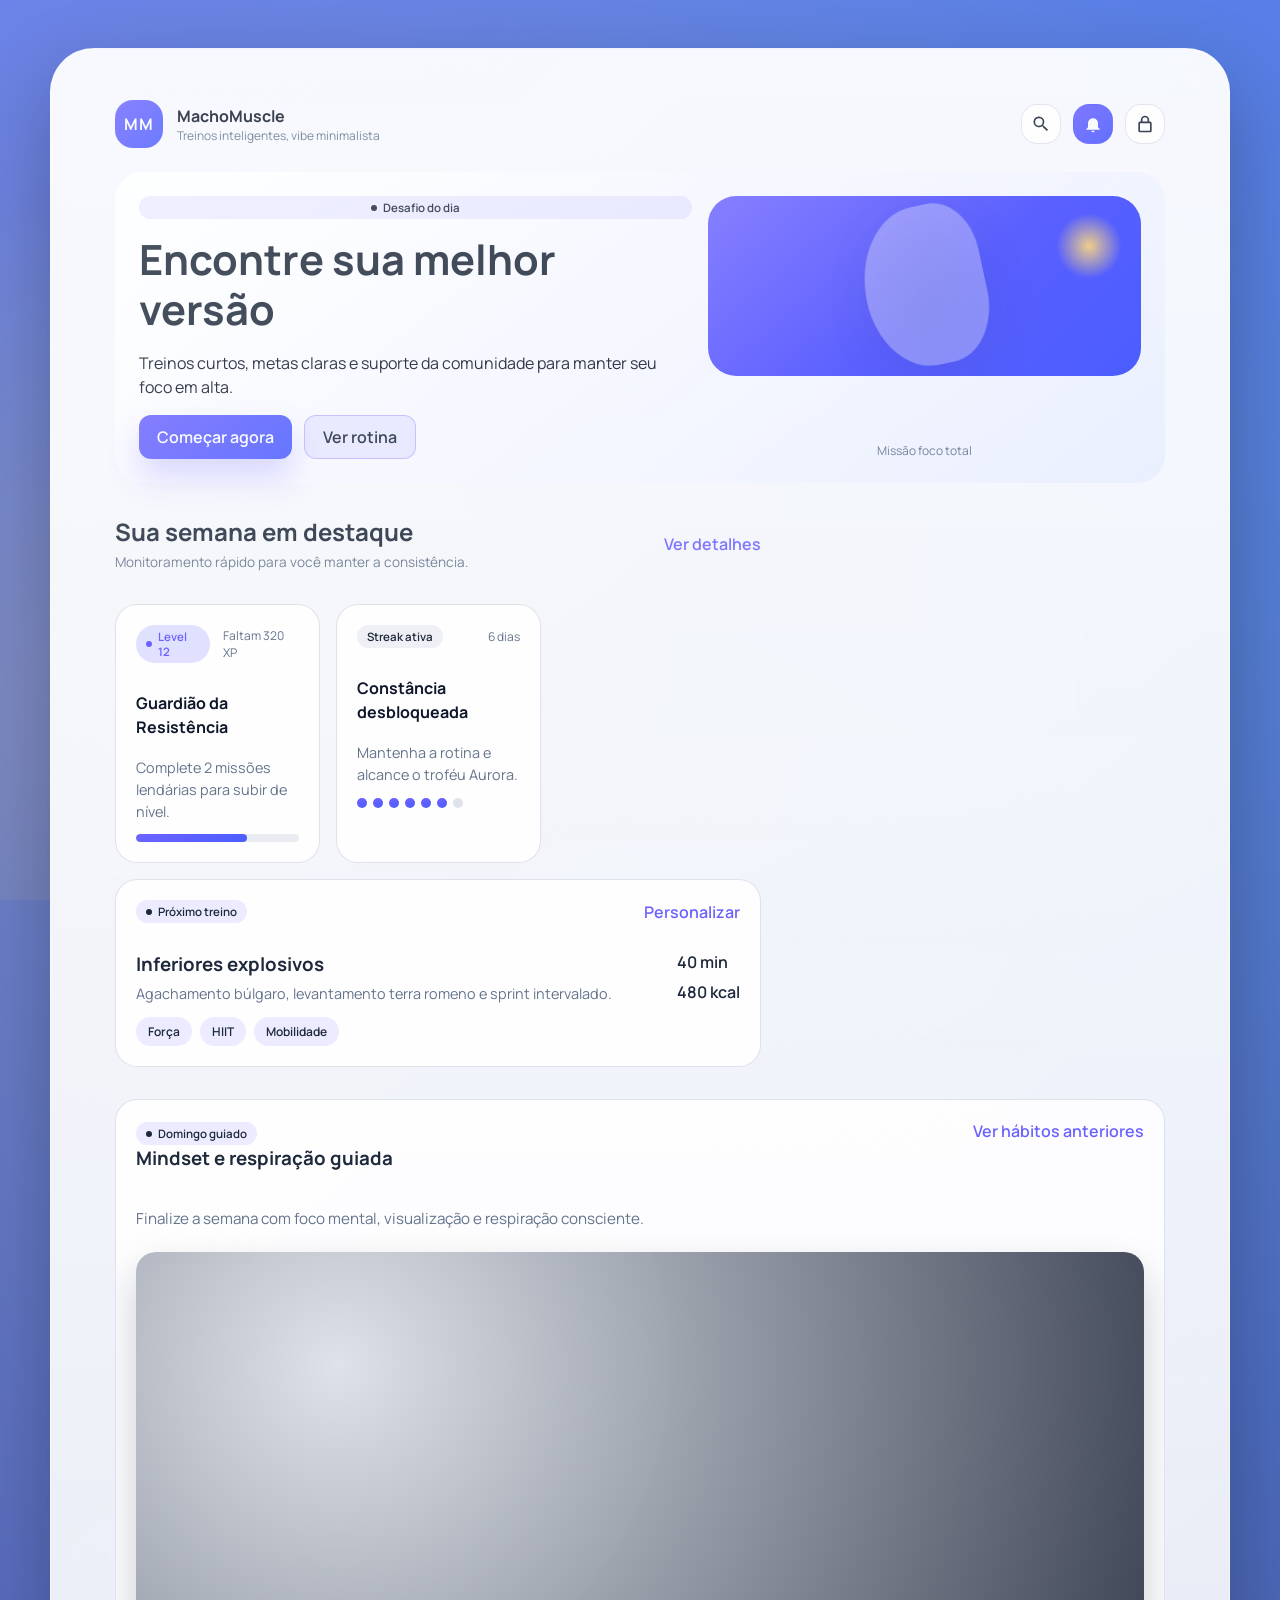
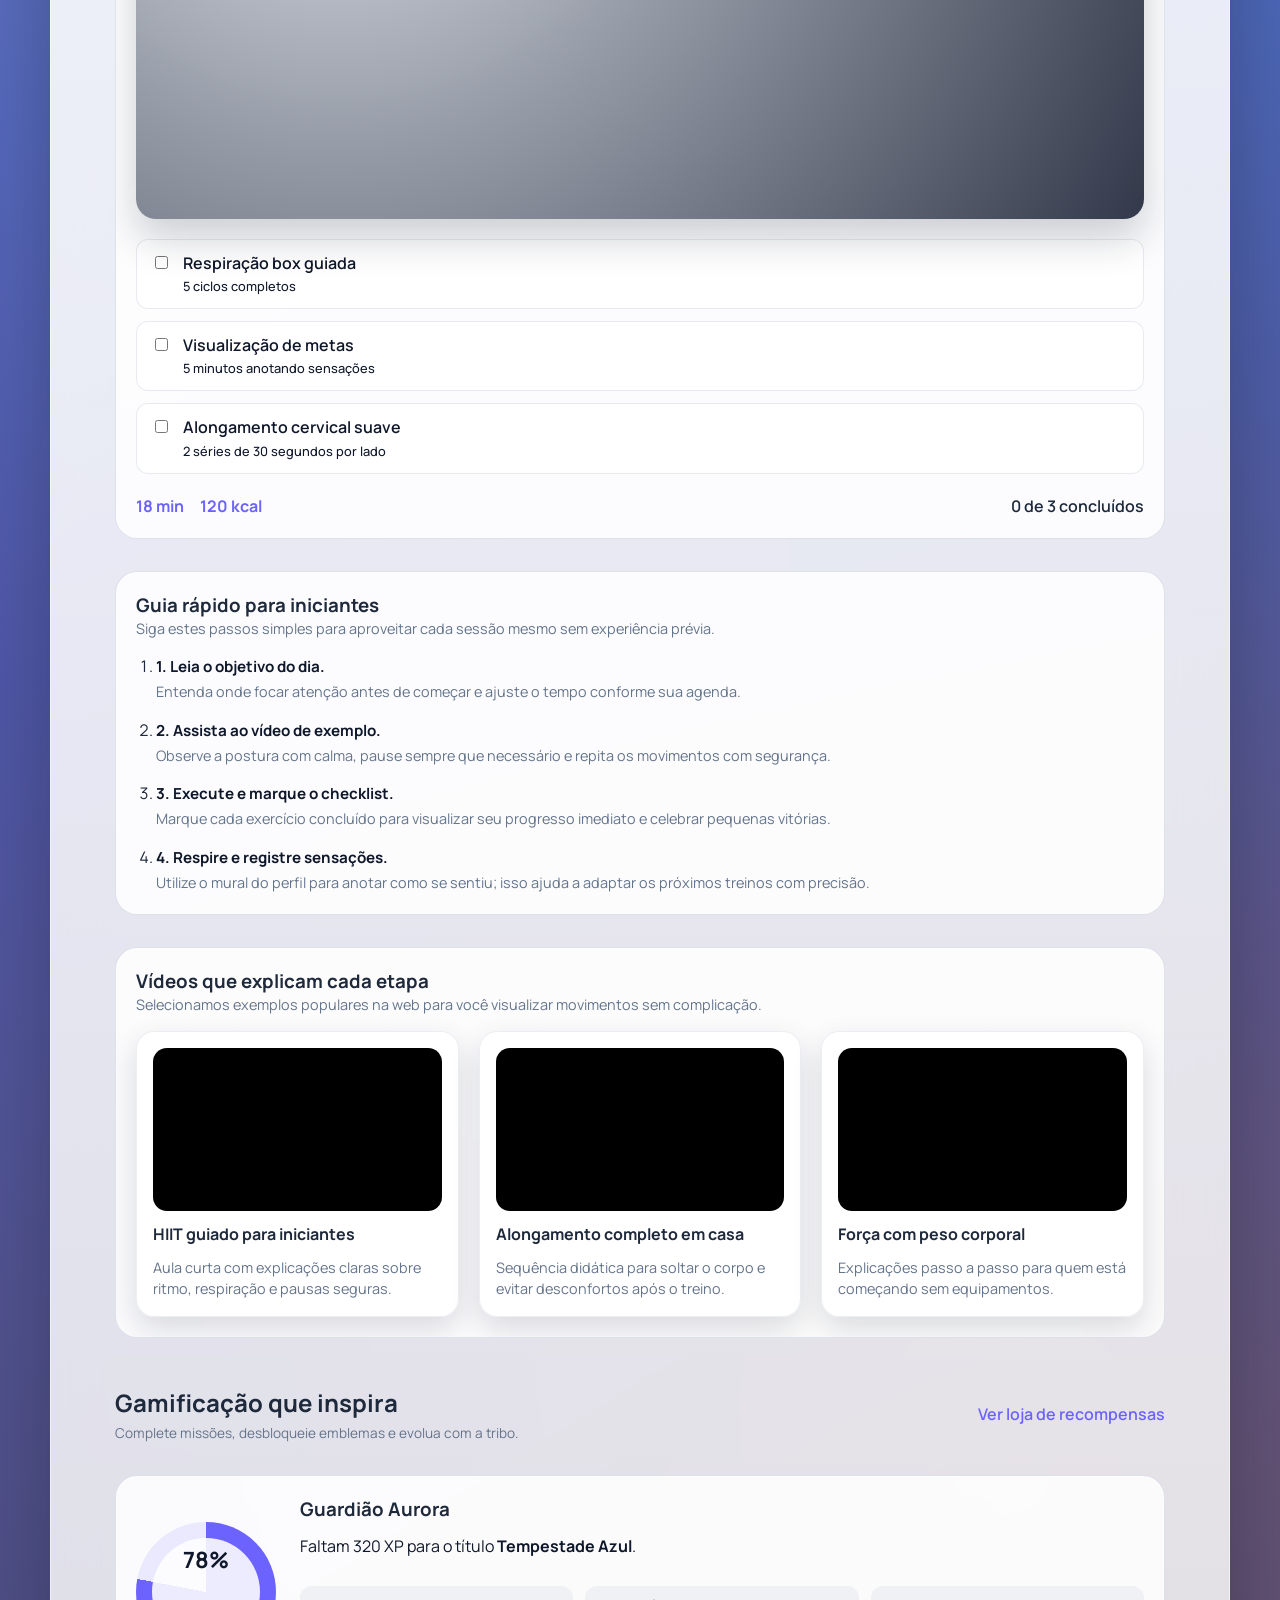
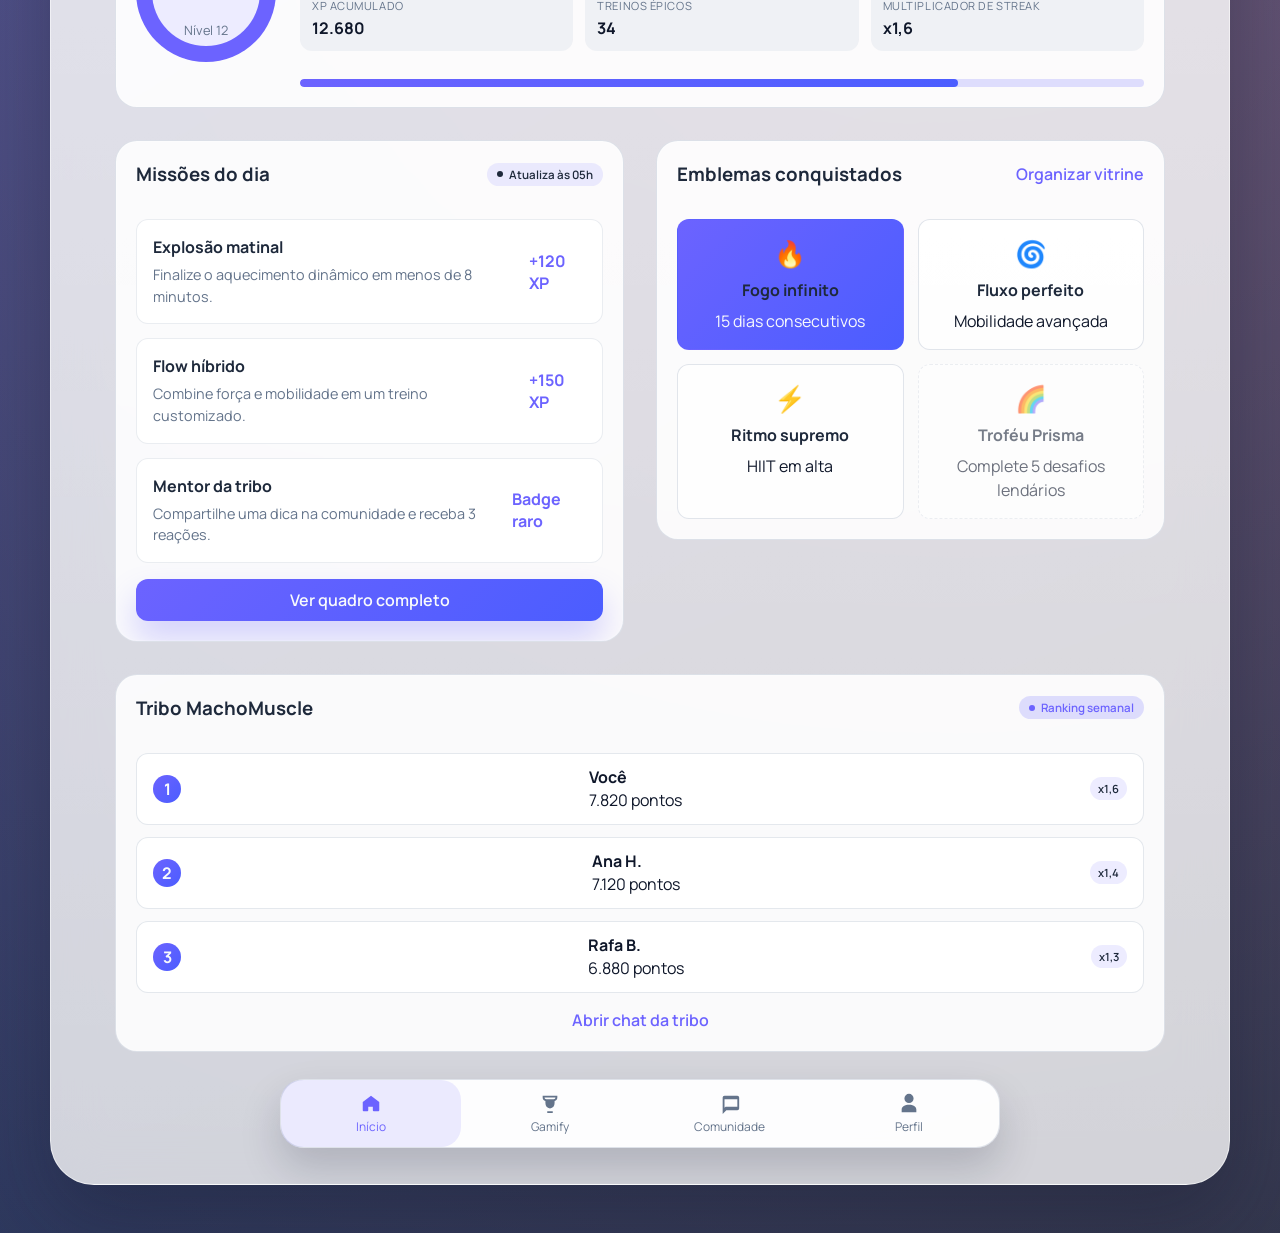
==== index.html @ 48aecf4c "Add guided daily training, admin panel, and modal overlays" ====
<!DOCTYPE html>
<html lang="pt-BR">
  <head>
    <meta charset="UTF-8" />
    <meta name="viewport" content="width=device-width, initial-scale=1.0" />
    <title>MachoMuscle</title>
    <link rel="preconnect" href="https://fonts.googleapis.com" />
    <link rel="preconnect" href="https://fonts.gstatic.com" crossorigin />
    <link
      href="https://fonts.googleapis.com/css2?family=Manrope:wght@400;500;600;700;800&display=swap"
      rel="stylesheet"
    />
    <link rel="stylesheet" href="styles.css" />
  </head>
  <body>
    <div class="app" role="application">
      <header class="topbar">
        <div class="branding">
          <div class="branding__icon" aria-hidden="true">MM</div>
          <div class="branding__text">
            <span class="branding__label">MachoMuscle</span>
            <span class="branding__tagline">Treinos inteligentes, vibe minimalista</span>
          </div>
        </div>
        <div class="topbar__actions">
          <button class="icon-button" type="button" aria-label="Pesquisar exercícios">
            <svg class="icon" viewBox="0 0 24 24" aria-hidden="true">
              <path
                d="M15.5 14h-.79l-.28-.27a6.5 6.5 0 10-.71.71l.27.28v.79l5 5 1.5-1.5-5-5zm-6 0a4.5 4.5 0 110-9 4.5 4.5 0 010 9z"
              />
            </svg>
          </button>
          <button class="icon-button icon-button--primary" type="button" aria-label="Notificações">
            <svg class="icon" viewBox="0 0 24 24" aria-hidden="true">
              <path
                d="M12 22a2 2 0 002-2h-4a2 2 0 002 2zm6-6V11a6 6 0 10-12 0v5l-2 2v1h16v-1l-2-2zm-2 .17V11a4 4 0 10-8 0v5.17l-.59.58h9.18l-.59-.58z"
              />
            </svg>
          </button>
          <button
            class="icon-button"
            type="button"
            data-open-subpage="admin"
            aria-label="Abrir painel administrativo"
          >
            <svg class="icon" viewBox="0 0 24 24" aria-hidden="true">
              <path
                d="M12 2a5 5 0 00-5 5v2H6a2 2 0 00-2 2v9a2 2 0 002 2h12a2 2 0 002-2v-9a2 2 0 00-2-2h-1V7a5 5 0 00-5-5zm-3 7V7a3 3 0 016 0v2H9zm9 2v9H6v-9h12z"
              />
            </svg>
          </button>
        </div>
      </header>

      <main class="screens">
        <section class="screen screen--active" data-screen="home" aria-label="Início">
          <article class="hero-card">
            <div class="hero-card__content">
              <span class="badge badge--soft">Desafio do dia</span>
              <h1>Encontre sua melhor versão</h1>
              <p>
                Treinos curtos, metas claras e suporte da comunidade para manter seu foco
                em alta.
              </p>
              <div class="hero-card__actions">
                <button class="button button--primary" type="button" data-open-subpage="journey">
                  Começar agora
                </button>
                <button class="button button--ghost" type="button" data-open-subpage="journey">
                  Ver rotina
                </button>
              </div>
            </div>
            <div class="hero-card__visual" aria-hidden="true">
              <div class="hero-illustration">
                <div class="hero-illustration__shine"></div>
                <div class="hero-illustration__silhouette"></div>
              </div>
              <span class="hero-card__caption">Missão foco total</span>
            </div>
          </article>

          <header class="section-header">
            <div>
              <h2>Sua semana em destaque</h2>
              <p>Monitoramento rápido para você manter a consistência.</p>
            </div>
            <button class="text-button" type="button" data-open-subpage="week-detail">Ver detalhes</button>
          </header>

          <div class="insights-grid">
            <div class="card insight-card">
              <div class="card__header">
                <span class="badge badge--accent">Level 12</span>
                <span class="card__meta">Faltam 320 XP</span>
              </div>
              <p class="card__title">Guardião da Resistência</p>
              <p class="card__subtitle">Complete 2 missões lendárias para subir de nível.</p>
              <div class="progress-bar" role="img" aria-label="68% de XP para o próximo nível">
                <div class="progress-bar__fill" style="--progress: 0.68"></div>
              </div>
            </div>

            <div class="card insight-card">
              <div class="card__header">
                <span class="badge">Streak ativa</span>
                <span class="card__meta">6 dias</span>
              </div>
              <p class="card__title">Constância desbloqueada</p>
              <p class="card__subtitle">Mantenha a rotina e alcance o troféu Aurora.</p>
              <div class="streak-indicator">
                <span class="streak-indicator__dot is-active"></span>
                <span class="streak-indicator__dot is-active"></span>
                <span class="streak-indicator__dot is-active"></span>
                <span class="streak-indicator__dot is-active"></span>
                <span class="streak-indicator__dot is-active"></span>
                <span class="streak-indicator__dot is-active"></span>
                <span class="streak-indicator__dot"></span>
              </div>
            </div>

            <div class="card insight-card insight-card--wide">
              <div class="card__header">
                <span class="badge badge--soft">Próximo treino</span>
                <button class="text-button" type="button" data-open-subpage="customize-workout">Personalizar</button>
              </div>
              <div class="next-workout">
                <div>
                  <h3>Inferiores explosivos</h3>
                  <p>Agachamento búlgaro, levantamento terra romeno e sprint intervalado.</p>
                  <ul class="chip-list">
                    <li class="chip">Força</li>
                    <li class="chip">HIIT</li>
                    <li class="chip">Mobilidade</li>
                  </ul>
                </div>
                <div class="next-workout__meta">
                  <span>40 min</span>
                  <span>480 kcal</span>
                </div>
              </div>
            </div>
          </div>

          <div class="card daily-training" id="dailyTrainingCard">
            <header class="card__header daily-training__header">
              <div>
                <span class="badge badge--soft" id="dailyTrainingDay">Treino guiado</span>
                <h3 id="dailyTrainingTitle">Treino do dia explicado passo a passo</h3>
              </div>
              <button class="text-button" type="button" data-open-subpage="ritual-history">Ver hábitos anteriores</button>
            </header>
            <p class="daily-training__intro" id="dailyTrainingIntro">
              Comece com uma leitura rápida do resumo, veja o vídeo demonstrativo e marque cada exercício concluído
              no seu ritmo.
            </p>
            <div class="daily-training__video">
              <iframe
                id="dailyTrainingVideo"
                title="Vídeo de referência do treino"
                src="https://www.youtube.com/embed/ml6cT4AZdqI"
                loading="lazy"
                allowfullscreen
              ></iframe>
            </div>
            <ul class="checklist" id="dailyTrainingChecklist" aria-live="polite"></ul>
            <footer class="daily-training__footer">
              <div class="daily-training__metrics">
                <span id="dailyTrainingDuration">--</span>
                <span id="dailyTrainingCalories">--</span>
              </div>
              <p class="daily-training__progress" id="dailyTrainingProgress">0 de 0 concluídos</p>
            </footer>
          </div>

          <div class="card guide-card">
            <header class="card__header">
              <div>
                <h3>Guia rápido para iniciantes</h3>
                <p class="card__subtitle">
                  Siga estes passos simples para aproveitar cada sessão mesmo sem experiência prévia.
                </p>
              </div>
            </header>
            <ol class="guide-card__list">
              <li>
                <strong>1. Leia o objetivo do dia.</strong>
                <p>Entenda onde focar atenção antes de começar e ajuste o tempo conforme sua agenda.</p>
              </li>
              <li>
                <strong>2. Assista ao vídeo de exemplo.</strong>
                <p>Observe a postura com calma, pause sempre que necessário e repita os movimentos com segurança.</p>
              </li>
              <li>
                <strong>3. Execute e marque o checklist.</strong>
                <p>Marque cada exercício concluído para visualizar seu progresso imediato e celebrar pequenas vitórias.</p>
              </li>
              <li>
                <strong>4. Respire e registre sensações.</strong>
                <p>
                  Utilize o mural do perfil para anotar como se sentiu; isso ajuda a adaptar os próximos treinos com
                  precisão.
                </p>
              </li>
            </ol>
          </div>

          <section class="card video-library">
            <header class="card__header">
              <div>
                <h3>Vídeos que explicam cada etapa</h3>
                <p class="card__subtitle">
                  Selecionamos exemplos populares na web para você visualizar movimentos sem complicação.
                </p>
              </div>
            </header>
            <div class="video-library__grid">
              <article class="video-card">
                <div class="video-card__frame">
                  <iframe
                    src="https://www.youtube.com/embed/ml6cT4AZdqI"
                    title="HIIT guiado para iniciantes"
                    loading="lazy"
                    allowfullscreen
                  ></iframe>
                </div>
                <h4>HIIT guiado para iniciantes</h4>
                <p>Aula curta com explicações claras sobre ritmo, respiração e pausas seguras.</p>
              </article>
              <article class="video-card">
                <div class="video-card__frame">
                  <iframe
                    src="https://www.youtube.com/embed/UoC_O3HzsH0"
                    title="Alongamento completo em casa"
                    loading="lazy"
                    allowfullscreen
                  ></iframe>
                </div>
                <h4>Alongamento completo em casa</h4>
                <p>Sequência didática para soltar o corpo e evitar desconfortos após o treino.</p>
              </article>
              <article class="video-card">
                <div class="video-card__frame">
                  <iframe
                    src="https://www.youtube.com/embed/VHyGqsPOUHs"
                    title="Força com peso corporal"
                    loading="lazy"
                    allowfullscreen
                  ></iframe>
                </div>
                <h4>Força com peso corporal</h4>
                <p>Explicações passo a passo para quem está começando sem equipamentos.</p>
              </article>
            </div>
          </section>
        </section>

        <section class="screen" data-screen="progress" aria-label="Gamificação">
          <header class="section-header">
            <div>
              <h2>Gamificação que inspira</h2>
              <p>Complete missões, desbloqueie emblemas e evolua com a tribo.</p>
            </div>
            <button class="text-button" type="button" data-open-subpage="reward-store">Ver loja de recompensas</button>
          </header>

          <div class="card progress-overview">
            <div class="progress-ring" style="--progress: 0.78" role="img" aria-label="78% do nível atual">
              <span class="progress-ring__value">78%</span>
              <span class="progress-ring__caption">Nível 12</span>
            </div>
            <div class="progress-overview__details">
              <h3>Guardião Aurora</h3>
              <p>Faltam 320 XP para o título <strong>Tempestade Azul</strong>.</p>
              <dl class="progress-stats">
                <div>
                  <dt>XP acumulado</dt>
                  <dd>12.680</dd>
                </div>
                <div>
                  <dt>Treinos épicos</dt>
                  <dd>34</dd>
                </div>
                <div>
                  <dt>Multiplicador de streak</dt>
                  <dd>x1,6</dd>
                </div>
              </dl>
              <div class="progress-bar progress-bar--accent" role="img" aria-label="Progresso geral 78%">
                <div class="progress-bar__fill" style="--progress: 0.78"></div>
              </div>
            </div>
          </div>

          <div class="card quest-board">
            <header class="card__header">
              <h3>Missões do dia</h3>
              <span class="badge badge--soft">Atualiza às 05h</span>
            </header>
            <ul class="mission-list">
              <li>
                <div>
                  <h4>Explosão matinal</h4>
                  <p>Finalize o aquecimento dinâmico em menos de 8 minutos.</p>
                </div>
                <span class="mission-list__reward">+120 XP</span>
              </li>
              <li>
                <div>
                  <h4>Flow híbrido</h4>
                  <p>Combine força e mobilidade em um treino customizado.</p>
                </div>
                <span class="mission-list__reward">+150 XP</span>
              </li>
              <li>
                <div>
                  <h4>Mentor da tribo</h4>
                  <p>Compartilhe uma dica na comunidade e receba 3 reações.</p>
                </div>
                <span class="mission-list__reward">Badge raro</span>
              </li>
            </ul>
            <button class="button button--primary button--block" type="button" data-open-subpage="quest-board">
              Ver quadro completo
            </button>
          </div>

          <div class="card badge-gallery">
            <header class="card__header">
              <h3>Emblemas conquistados</h3>
              <button class="text-button" type="button" data-open-subpage="badge-curation">Organizar vitrine</button>
            </header>
            <div class="badge-grid">
              <div class="badge-token is-highlighted" data-badge-key="fogo">
                <span class="badge-token__icon">🔥</span>
                <h4>Fogo infinito</h4>
                <p>15 dias consecutivos</p>
              </div>
              <div class="badge-token" data-badge-key="flow">
                <span class="badge-token__icon">🌀</span>
                <h4>Fluxo perfeito</h4>
                <p>Mobilidade avançada</p>
              </div>
              <div class="badge-token" data-badge-key="ritmo">
                <span class="badge-token__icon">⚡</span>
                <h4>Ritmo supremo</h4>
                <p>HIIT em alta</p>
              </div>
              <div class="badge-token is-locked" data-badge-key="prisma" data-badge-locked="true">
                <span class="badge-token__icon">🌈</span>
                <h4>Troféu Prisma</h4>
                <p>Complete 5 desafios lendários</p>
              </div>
            </div>
          </div>

          <div class="card squad-card">
            <header class="card__header">
              <h3>Tribo MachoMuscle</h3>
              <span class="badge badge--accent">Ranking semanal</span>
            </header>
            <ol class="squad-ranking">
              <li>
                <span class="squad-ranking__position">1</span>
                <div>
                  <strong>Você</strong>
                  <p>7.820 pontos</p>
                </div>
                <span class="chip chip--tiny">x1,6</span>
              </li>
              <li>
                <span class="squad-ranking__position">2</span>
                <div>
                  <strong>Ana H.</strong>
                  <p>7.120 pontos</p>
                </div>
                <span class="chip chip--tiny">x1,4</span>
              </li>
              <li>
                <span class="squad-ranking__position">3</span>
                <div>
                  <strong>Rafa B.</strong>
                  <p>6.880 pontos</p>
                </div>
                <span class="chip chip--tiny">x1,3</span>
              </li>
            </ol>
            <button class="text-button" type="button" data-open-subpage="squad-chat">Abrir chat da tribo</button>
          </div>
        </section>

        <section class="screen" data-screen="community" aria-label="Comunidade">
          <header class="section-header">
            <div>
              <h2>Vibe social</h2>
              <p>Compartilhe momentos, celebre conquistas e receba apoio instantâneo.</p>
            </div>
            <button
              class="text-button"
              type="button"
              data-open-subpage="trend-filter"
              data-filter-trigger
            >
              <span data-filter-label>Filtrar trends</span>
            </button>
          </header>

          <form class="composer card" id="communityComposer" autocomplete="off">
            <div class="composer__avatar" aria-hidden="true">JD</div>
            <div class="composer__body">
              <label class="sr-only" for="composerMessage">Mensagem</label>
              <textarea
                id="composerMessage"
                name="composerMessage"
                rows="3"
                placeholder="Como foi seu treino hoje?"
                required
              ></textarea>
              <div class="composer__toolbar">
                <div class="chip-toggle-group" role="group" aria-label="Categorias do post">
                  <button type="button" class="chip-toggle" data-tag="Força">Força</button>
                  <button type="button" class="chip-toggle" data-tag="Cardio">Cardio</button>
                  <button type="button" class="chip-toggle" data-tag="Mobilidade">Mobilidade</button>
                  <button type="button" class="chip-toggle" data-tag="Mindset">Mindset</button>
                </div>
                <button class="button button--primary" type="submit">Postar</button>
              </div>
            </div>
          </form>

          <div class="feed" id="communityFeed">
            <article class="post card" data-tags="Força,HIIT">
              <div class="post__avatar" aria-hidden="true">AH</div>
              <div class="post__content">
                <header class="post__header">
                  <div>
                    <h3>Ana H.</h3>
                    <span class="post__meta">há 2h · Treino HIIT</span>
                  </div>
                  <button class="icon-button" type="button" aria-label="Mais ações">
                    <svg class="icon" viewBox="0 0 24 24" aria-hidden="true">
                      <circle cx="5" cy="12" r="2"></circle>
                      <circle cx="12" cy="12" r="2"></circle>
                      <circle cx="19" cy="12" r="2"></circle>
                    </svg>
                  </button>
                </header>
                <p>
                  Misturei agachamentos com saltos pliométricos e finalizei com corrida curta.
                  Energia lá em cima! Quem topa um duplo desafio amanhã?
                </p>
                <div class="post__tags">
                  <span class="chip">Força</span>
                  <span class="chip">HIIT</span>
                </div>
                <footer class="post__footer">
                  <button class="post-action" type="button">
                    <svg class="icon" viewBox="0 0 24 24" aria-hidden="true">
                      <path
                        d="M12 21.35l-1.45-1.32C5.4 15.36 2 12.28 2 8.5 2 6 4 4 6.5 4c1.74 0 3.41 1.01 4.13 2.44h.74C13.09 5.01 14.76 4 16.5 4 19 4 21 6 21 8.5c0 3.78-3.4 6.86-8.55 11.54L12 21.35z"
                      />
                    </svg>
                    <span>128</span>
                  </button>
                  <button class="post-action" type="button">
                    <svg class="icon" viewBox="0 0 24 24" aria-hidden="true">
                      <path
                        d="M4 4h16a2 2 0 012 2v12a2 2 0 01-2 2H8l-4 4V6a2 2 0 012-2zm2 4v9.17L7.17 16H20V8H6z"
                      />
                    </svg>
                    <span>34</span>
                  </button>
                  <button class="post-action" type="button">
                    <svg class="icon" viewBox="0 0 24 24" aria-hidden="true">
                      <path
                        d="M18 16.08c-.76 0-1.44.3-1.96.77L8.91 12.7a3.07 3.07 0 000-1.41l7-3.35a3 3 0 10-.91-1.81l-7 3.35a3 3 0 10.02 4.6l7.11 3.55a3 3 0 102.87-1.55z"
                      />
                    </svg>
                    <span>12</span>
                  </button>
                </footer>
              </div>
            </article>

            <article class="post card" data-tags="Mobilidade,Mindset">
              <div class="post__avatar" aria-hidden="true">RB</div>
              <div class="post__content">
                <header class="post__header">
                  <div>
                    <h3>Rafa B.</h3>
                    <span class="post__meta">há 4h · Mobilidade</span>
                  </div>
                </header>
                <p>
                  Fiz a sequência Flow para quadril e ombro. A sensação de leveza é absurda!
                  Deixei salvo nos destaques do perfil para quem quiser testar.
                </p>
                <div class="post__media">
                  <span>Sequência Flow · 18 min</span>
                </div>
                <div class="post__tags">
                  <span class="chip">Mobilidade</span>
                  <span class="chip">Mindset</span>
                </div>
                <footer class="post__footer">
                  <button class="post-action" type="button">
                    <svg class="icon" viewBox="0 0 24 24" aria-hidden="true">
                      <path
                        d="M12 21.35l-1.45-1.32C5.4 15.36 2 12.28 2 8.5 2 6 4 4 6.5 4c1.74 0 3.41 1.01 4.13 2.44h.74C13.09 5.01 14.76 4 16.5 4 19 4 21 6 21 8.5c0 3.78-3.4 6.86-8.55 11.54L12 21.35z"
                      />
                    </svg>
                    <span>98</span>
                  </button>
                  <button class="post-action" type="button">
                    <svg class="icon" viewBox="0 0 24 24" aria-hidden="true">
                      <path
                        d="M4 4h16a2 2 0 012 2v12a2 2 0 01-2 2H8l-4 4V6a2 2 0 012-2zm2 4v9.17L7.17 16H20V8H6z"
                      />
                    </svg>
                    <span>20</span>
                  </button>
                  <button class="post-action" type="button">
                    <svg class="icon" viewBox="0 0 24 24" aria-hidden="true">
                      <path
                        d="M18 16.08c-.76 0-1.44.3-1.96.77L8.91 12.7a3.07 3.07 0 000-1.41l7-3.35a3 3 0 10-.91-1.81l-7 3.35a3 3 0 10.02 4.6l7.11 3.55a3 3 0 102.87-1.55z"
                      />
                    </svg>
                    <span>9</span>
                  </button>
                </footer>
              </div>
            </article>
          </div>
        </section>

        <section class="screen" data-screen="profile" aria-label="Perfil">
          <div class="profile card">
            <div class="profile__header">
              <div class="profile__cover" aria-hidden="true">
                <span class="profile__spark"></span>
              </div>
              <div class="profile__identity">
                <div class="profile__avatar" id="profileAvatar" aria-hidden="true">JD</div>
                <div>
                  <h2 class="profile__name" id="profileName">Jane Doe</h2>
                  <p class="profile__username" id="profileUsername">@janedoe</p>
                  <div class="profile__tags">
                    <span class="chip chip--accent">Nível 12</span>
                    <span class="chip chip--soft">Streak 6 dias</span>
                  </div>
                </div>
              </div>
              <p class="profile__bio" id="profileBio">
                Treinos híbridos com foco em mobilidade e força. Em busca do equilíbrio
                entre intensidade e autocuidado.
              </p>
            </div>

            <form class="profile-form" id="profileForm">
              <div class="profile-form__group">
                <label for="displayName">Nome exibido</label>
                <input
                  id="displayName"
                  name="displayName"
                  type="text"
                  value="Jane Doe"
                  maxlength="30"
                  autocomplete="name"
                />
              </div>
              <div class="profile-form__group">
                <label for="username">Nome de usuário</label>
                <input
                  id="username"
                  name="username"
                  type="text"
                  value="janedoe"
                  maxlength="18"
                  autocomplete="nickname"
                />
              </div>
              <div class="profile-form__group profile-form__group--full">
                <label for="bio">Bio</label>
                <textarea id="bio" name="bio" rows="3" maxlength="160">Treinos híbridos com foco em mobilidade e força. Em busca do equilíbrio entre intensidade e autocuidado.</textarea>
              </div>
              <div class="profile-form__group profile-form__group--full">
                <span>Escolha a vibe de cor</span>
                <div class="accent-picker" role="radiogroup" aria-label="Escolher cor de destaque">
                  <button
                    type="button"
                    class="accent-picker__option is-active"
                    data-accent="roxo"
                    style="--swatch: linear-gradient(135deg, #6c63ff, #4b5dff)"
                    aria-pressed="true"
                  ></button>
                  <button
                    type="button"
                    class="accent-picker__option"
                    data-accent="amarelo"
                    style="--swatch: linear-gradient(135deg, #f7c948, #ffdb6e)"
                    aria-pressed="false"
                  ></button>
                  <button
                    type="button"
                    class="accent-picker__option"
                    data-accent="laranja"
                    style="--swatch: linear-gradient(135deg, #ff8852, #ffb347)"
                    aria-pressed="false"
                  ></button>
                  <button
                    type="button"
                    class="accent-picker__option"
                    data-accent="azul"
                    style="--swatch: linear-gradient(135deg, #1fb6ff, #58b7ff)"
                    aria-pressed="false"
                  ></button>
                </div>
              </div>
            </form>

            <div class="profile-stats">
              <div>
                <strong>248</strong>
                <span>Treinos concluídos</span>
              </div>
              <div>
                <strong>12.680</strong>
                <span>Total de XP</span>
              </div>
              <div>
                <strong>32</strong>
                <span>Badges ativas</span>
              </div>
            </div>

            <section class="profile-feed">
              <header class="profile-feed__header">
                <div>
                  <h3>Destaques públicos</h3>
                  <p>Seu mural aberto para a comunidade acompanhar sua evolução.</p>
                </div>
              </header>
              <ul class="profile-feed__list" id="profileHighlights">
                <li class="profile-feed__item card">
                  <span class="profile-feed__date">Ontem · Treino híbrido</span>
                  <p>Completei o combo força + mobilidade com tempo recorde. Sensação de flow total!</p>
                </li>
                <li class="profile-feed__item card">
                  <span class="profile-feed__date">3 dias atrás · Mindset</span>
                  <p>Nova playlist para manter a energia elevada durante os sprints finais.</p>
                </li>
              </ul>
              <form class="highlight-form" id="highlightForm">
                <label class="sr-only" for="highlightInput">Novo destaque</label>
                <input
                  id="highlightInput"
                  type="text"
                  name="highlight"
                  maxlength="100"
                  placeholder="Adicionar novo momento ao mural..."
                />
                <button class="button button--primary" type="submit">Publicar</button>
              </form>
            </section>
          </div>
        </section>
      </main>

      <nav class="tabbar" aria-label="Navegação principal">
        <button class="tabbar__item tabbar__item--active" type="button" data-target="home">
          <svg class="icon" viewBox="0 0 24 24" aria-hidden="true">
            <path
              d="M3 11l9-7 9 7v9a1 1 0 01-1 1h-5a1 1 0 01-1-1v-4H9v4a1 1 0 01-1 1H4a1 1 0 01-1-1v-9z"
            />
          </svg>
          <span>Início</span>
        </button>
        <button class="tabbar__item" type="button" data-target="progress">
          <svg class="icon" viewBox="0 0 24 24" aria-hidden="true">
            <path
              d="M4 4h16v2a4 4 0 01-3 3.87V12a6 6 0 01-5 5.92V21h3v2H9v-2h3v-3.08A6 6 0 017 12V9.87A4 4 0 014 6V4zm2 2a2 2 0 002 2h8a2 2 0 002-2H6z"
            />
          </svg>
          <span>Gamify</span>
        </button>
        <button class="tabbar__item" type="button" data-target="community">
          <svg class="icon" viewBox="0 0 24 24" aria-hidden="true">
            <path
              d="M4 4h16a2 2 0 012 2v12a2 2 0 01-2 2H8l-4 4V6a2 2 0 012-2zm2 4v9.17L7.17 16H20V8H6z"
            />
          </svg>
          <span>Comunidade</span>
        </button>
        <button class="tabbar__item" type="button" data-target="profile">
          <svg class="icon" viewBox="0 0 24 24" aria-hidden="true">
            <path
              d="M12 12a5 5 0 110-10 5 5 0 010 10zm0 2c-4.418 0-8 2.239-8 5v3h16v-3c0-2.761-3.582-5-8-5z"
            />
          </svg>
          <span>Perfil</span>
        </button>
      </nav>
      <div class="subpages">
        <div class="subpage__backdrop" data-subpage-backdrop aria-hidden="true"></div>
        <section
          class="subpage"
          data-subpage="journey"
          aria-hidden="true"
          aria-labelledby="subpage-journey-title"
          role="dialog"
          aria-modal="true"
        >
          <div class="subpage__container">
            <header class="subpage__header">
              <button class="subpage__back" type="button" data-close-subpage data-autofocus>
                <svg class="icon" viewBox="0 0 24 24" aria-hidden="true">
                  <path d="M15.41 7.41L14 6l-6 6 6 6 1.41-1.41L10.83 12z"></path>
                </svg>
                Voltar
              </button>
              <div>
                <span class="subpage__eyebrow">Plano recomendado</span>
                <h2 id="subpage-journey-title">Jornada MachoMuscle</h2>
              </div>
            </header>
            <p class="subpage__description">
              Uma combinação equilibrada de força, mobilidade e foco mental para atravessar a fase Aurora.
            </p>
            <div class="subpage__content">
              <section class="card subpage-card">
                <header class="card__header">
                  <h3>Rotina da semana</h3>
                  <span class="badge badge--accent">Fase 2 de 4</span>
                </header>
                <ul class="subpage-list subpage-list--timeline">
                  <li>
                    <span class="subpage-list__day">Seg</span>
                    <div>
                      <strong>Força híbrida</strong>
                      <p>Agachamento frontal, push press e prancha com deslocamento.</p>
                    </div>
                    <span class="chip chip--soft">60 min</span>
                  </li>
                  <li>
                    <span class="subpage-list__day">Ter</span>
                    <div>
                      <strong>Mobilidade ativa</strong>
                      <p>Flow para quadris + estabilidade de ombro com mini bands.</p>
                    </div>
                    <span class="chip chip--soft">40 min</span>
                  </li>
                  <li>
                    <span class="subpage-list__day">Qua</span>
                    <div>
                      <strong>HIIT Prisma</strong>
                      <p>Blocos de sprint, burpee com salto e bike ergométrica.</p>
                    </div>
                    <span class="chip chip--soft">30 min</span>
                  </li>
                  <li>
                    <span class="subpage-list__day">Qui</span>
                    <div>
                      <strong>Mindset + core</strong>
                      <p>Respiração guiada, prancha 3D e alongamento restaurativo.</p>
                    </div>
                    <span class="chip chip--soft">25 min</span>
                  </li>
                  <li>
                    <span class="subpage-list__day">Sex</span>
                    <div>
                      <strong>Força explosiva</strong>
                      <p>Levantamento terra romeno, box jump e desenvolvimento militar.</p>
                    </div>
                    <span class="chip chip--soft">55 min</span>
                  </li>
                  <li>
                    <span class="subpage-list__day">Sáb</span>
                    <div>
                      <strong>Combo regenerativo</strong>
                      <p>Mobilidade em fluxo, liberação miofascial e banho frio consciente.</p>
                    </div>
                    <span class="chip chip--soft">35 min</span>
                  </li>
                </ul>
              </section>
              <div class="subpage__grid">
                <section class="card subpage-card">
                  <header class="card__header">
                    <h3>Metas express</h3>
                  </header>
                  <dl class="subpage-stats">
                    <div>
                      <dt>XP alvo</dt>
                      <dd>+900</dd>
                    </div>
                    <div>
                      <dt>Badges</dt>
                      <dd>2 novas</dd>
                    </div>
                    <div>
                      <dt>Streak</dt>
                      <dd>&ge; 8 dias</dd>
                    </div>
                    <div>
                      <dt>Mindset</dt>
                      <dd>4 sessões</dd>
                    </div>
                  </dl>
                </section>
                <section class="card subpage-card">
                  <header class="card__header">
                    <h3>Rituais essenciais</h3>
                  </header>
                  <ul class="subpage-list subpage-list--checklist">
                    <li>
                      <span class="subpage-list__status" aria-hidden="true">•</span>
                      <div>
                        <strong>Respiração box</strong>
                        <p>3 ciclos antes do aquecimento.</p>
                      </div>
                      <span class="chip chip--soft">+15 foco</span>
                    </li>
                    <li>
                      <span class="subpage-list__status" aria-hidden="true">•</span>
                      <div>
                        <strong>Registro pós-treino</strong>
                        <p>Anote energia, humor e aprendizados no mural.</p>
                      </div>
                      <span class="chip chip--soft">+10 XP</span>
                    </li>
                    <li>
                      <span class="subpage-list__status" aria-hidden="true">•</span>
                      <div>
                        <strong>Recuperação ativa</strong>
                        <p>Caminhada consciente + hidratação com eletrólitos.</p>
                      </div>
                      <span class="chip chip--soft">+12 vitalidade</span>
                    </li>
                  </ul>
                </section>
              </div>
            </div>
          </div>
        </section>

<section
  class="subpage"
  data-subpage="week-detail"
  aria-hidden="true"
  aria-labelledby="subpage-week-title"
  role="dialog"
  aria-modal="true"
>
  <div class="subpage__container">
    <header class="subpage__header">
      <button class="subpage__back" type="button" data-close-subpage>
        <svg class="icon" viewBox="0 0 24 24" aria-hidden="true">
          <path d="M15.41 7.41L14 6l-6 6 6 6 1.41-1.41L10.83 12z"></path>
        </svg>
        Voltar
      </button>
      <div>
        <span class="subpage__eyebrow">Insights detalhados</span>
        <h2 id="subpage-week-title">Sua semana em números</h2>
      </div>
    </header>
    <p class="subpage__description">
      Compare o desempenho da semana atual com a anterior e descubra quais hábitos estão impulsionando sua evolução.
    </p>
    <div class="subpage__content">
      <section class="card subpage-card">
        <header class="card__header">
          <h3>Snapshot geral</h3>
          <span class="badge badge--soft">Atualizado agora</span>
        </header>
        <div class="subpage-stat-grid">
          <div>
            <span class="subpage-stat__label">Tempo ativo</span>
            <strong>4h 35min</strong>
            <span class="subpage-stat__trend is-up">+12% vs última semana</span>
          </div>
          <div>
            <span class="subpage-stat__label">Calorias queimadas</span>
            <strong>3.480 kcal</strong>
            <span class="subpage-stat__trend is-up">+8%</span>
          </div>
          <div>
            <span class="subpage-stat__label">Sessões concluídas</span>
            <strong>7</strong>
            <span class="subpage-stat__trend is-flat">Meta atingida</span>
          </div>
          <div>
            <span class="subpage-stat__label">Horas de sono</span>
            <strong>7h 12</strong>
            <span class="subpage-stat__trend is-down">-18 min</span>
          </div>
        </div>
        <div class="subpage-progress-group">
          <div class="subpage-progress">
            <span>Força</span>
            <div class="progress-bar">
              <div class="progress-bar__fill" style="--progress: 0.82"></div>
            </div>
            <span class="subpage-progress__meta">+5% XP</span>
          </div>
          <div class="subpage-progress">
            <span>Mobilidade</span>
            <div class="progress-bar">
              <div class="progress-bar__fill" style="--progress: 0.74"></div>
            </div>
            <span class="subpage-progress__meta">+2 sessões</span>
          </div>
          <div class="subpage-progress">
            <span>Mindset</span>
            <div class="progress-bar">
              <div class="progress-bar__fill" style="--progress: 0.64"></div>
            </div>
            <span class="subpage-progress__meta">Respirações guiadas 5×</span>
          </div>
        </div>
      </section>
      <div class="subpage__grid">
        <section class="card subpage-card">
          <header class="card__header">
            <h3>Momentos de destaque</h3>
          </header>
          <ul class="subpage-list">
            <li>
              <div>
                <strong>HIIT Prisma melhor tempo</strong>
                <p>Redução de 18 segundos na série de burpees com salto.</p>
              </div>
              <span class="chip chip--accent">Top 5%</span>
            </li>
            <li>
              <div>
                <strong>Feedback da tribo</strong>
                <p>12 reações positivas no post sobre mobilidade de quadril.</p>
              </div>
              <span class="chip chip--soft">+40 XP</span>
            </li>
            <li>
              <div>
                <strong>Mindset consistente</strong>
                <p>4 sessões seguidas de respiração guiada antes do treino.</p>
              </div>
              <span class="chip chip--soft">Streak +1</span>
            </li>
          </ul>
        </section>
        <section class="card subpage-card">
          <header class="card__header">
            <h3>Pontos de atenção</h3>
          </header>
          <ul class="subpage-list">
            <li>
              <div>
                <strong>Recuperação</strong>
                <p>Apenas 1 sessão de alongamento regenerativo nesta semana.</p>
              </div>
              <span class="chip chip--soft">Adicionar sábado</span>
            </li>
            <li>
              <div>
                <strong>Hidratação</strong>
                <p>Meta diária atingida em 4 de 7 dias.</p>
              </div>
              <span class="chip chip--soft">+1 lembrete</span>
            </li>
            <li>
              <div>
                <strong>Sono</strong>
                <p>Média abaixo da meta em 18 minutos — reduza telas antes de dormir.</p>
              </div>
              <span class="chip chip--soft">Sugestão</span>
            </li>
          </ul>
        </section>
      </div>
    </div>
  </div>
</section>
<section
  class="subpage"
  data-subpage="customize-workout"
  aria-hidden="true"
  aria-labelledby="subpage-customize-title"
  role="dialog"
  aria-modal="true"
>
  <div class="subpage__container">
    <header class="subpage__header">
      <button class="subpage__back" type="button" data-close-subpage>
        <svg class="icon" viewBox="0 0 24 24" aria-hidden="true">
          <path d="M15.41 7.41L14 6l-6 6 6 6 1.41-1.41L10.83 12z"></path>
        </svg>
        Voltar
      </button>
      <div>
        <span class="subpage__eyebrow">Personalização</span>
        <h2 id="subpage-customize-title">Ajuste o próximo treino</h2>
      </div>
    </header>
    <p class="subpage__description">
      Defina intensidade, focos e extras para que o plano acompanhe seu ritmo atual.
    </p>
    <div class="subpage__content">
      <form class="card subpage-form" id="customWorkoutForm">
        <div class="subpage-form__group">
          <label for="customFocus">Foco principal</label>
          <select id="customFocus" name="focus">
            <option value="força explosiva">Força explosiva</option>
            <option value="resistência híbrida">Resistência híbrida</option>
            <option value="mobilidade avançada">Mobilidade avançada</option>
            <option value="mindset + respiração">Mindset + respiração</option>
          </select>
        </div>
        <div class="subpage-form__group">
          <label for="customIntensity">Intensidade</label>
          <div class="subpage-range">
            <input id="customIntensity" name="intensity" type="range" min="1" max="10" value="6" />
            <span class="subpage-range__value" id="customIntensityValue">6 / 10</span>
          </div>
        </div>
        <fieldset class="subpage-form__group">
          <legend>Adicionar camadas extras</legend>
          <label class="chip-choice">
            <input type="checkbox" name="extras" value="sprint final" checked />
            <span>Sprint final</span>
          </label>
          <label class="chip-choice">
            <input type="checkbox" name="extras" value="respiração guiada" />
            <span>Respiração guiada</span>
          </label>
          <label class="chip-choice">
            <input type="checkbox" name="extras" value="mobilidade complementar" />
            <span>Mobilidade complementar</span>
          </label>
          <label class="chip-choice">
            <input type="checkbox" name="extras" value="finisher de core" />
            <span>Finisher de core</span>
          </label>
        </fieldset>
        <div class="subpage-form__group subpage-form__group--row">
          <label for="customDuration">Duração alvo</label>
          <select id="customDuration" name="duration">
            <option value="30 min">30 min</option>
            <option value="40 min">40 min</option>
            <option value="50 min">50 min</option>
            <option value="60 min">60 min</option>
          </select>
        </div>
        <div class="subpage-form__actions">
          <button class="button button--ghost" type="button" data-close-subpage>Cancelar</button>
          <button class="button button--primary" type="submit">Salvar ajustes</button>
        </div>
      </form>
      <section class="card subpage-card subpage-card--emphasis" id="customWorkoutPreview">
        <header class="card__header">
          <h3>Pré-visualização</h3>
          <span class="badge badge--soft" id="customWorkoutIntensityLabel">Intensidade 6 / 10</span>
        </header>
        <p id="customWorkoutSummary">
          Treino focado em força explosiva com extras selecionados para elevar potência e estabilidade.
        </p>
        <ul class="subpage-list subpage-list--steps" id="customWorkoutSteps">
          <li>
            <strong>Aquecimento dinâmico</strong>
            <p>Mobilidade articular + respiração box.</p>
          </li>
          <li>
            <strong>Bloco principal</strong>
            <p>Agachamento búlgaro, push press unilateral e sprint final.</p>
          </li>
          <li>
            <strong>Desaceleração consciente</strong>
            <p>Alongamento em fluxo e foco em respiração.</p>
          </li>
        </ul>
      </section>
    </div>
  </div>
</section>
<section
  class="subpage"
  data-subpage="ritual-history"
  aria-hidden="true"
  aria-labelledby="subpage-ritual-title"
  role="dialog"
  aria-modal="true"
>
  <div class="subpage__container">
    <header class="subpage__header">
      <button class="subpage__back" type="button" data-close-subpage>
        <svg class="icon" viewBox="0 0 24 24" aria-hidden="true">
          <path d="M15.41 7.41L14 6l-6 6 6 6 1.41-1.41L10.83 12z"></path>
        </svg>
        Voltar
      </button>
      <div>
        <span class="subpage__eyebrow">Rituais do dia</span>
        <h2 id="subpage-ritual-title">Histórico completo</h2>
      </div>
    </header>
    <p class="subpage__description">
      Revise seus hábitos micro para entender onde conquistar mais XP de consistência.
    </p>
    <div class="subpage__content">
      <section class="card subpage-card">
        <header class="card__header">
          <h3>Últimos check-ins</h3>
        </header>
        <ul class="subpage-list subpage-list--timeline">
          <li>
            <span class="subpage-list__day">Hoje</span>
            <div>
              <strong>Respiração box</strong>
              <p>4 ciclos completos antes do treino de força.</p>
            </div>
            <span class="chip chip--soft">+15 foco</span>
          </li>
          <li>
            <span class="subpage-list__day">Ontem</span>
            <div>
              <strong>Registro pós-treino</strong>
              <p>Compartilhou sensação de flow no mural público.</p>
            </div>
            <span class="chip chip--soft">+10 XP</span>
          </li>
          <li>
            <span class="subpage-list__day">Qua</span>
            <div>
              <strong>Alongamento guiado</strong>
              <p>Sessão completa de mobilidade para quadril e ombro.</p>
            </div>
            <span class="chip chip--soft">+20 mobilidade</span>
          </li>
          <li>
            <span class="subpage-list__day">Ter</span>
            <div>
              <strong>Recuperação ativa</strong>
              <p>Caminhada consciente pós HIIT e hidratação com eletrólitos.</p>
            </div>
            <span class="chip chip--soft">+12 vitalidade</span>
          </li>
        </ul>
      </section>
      <section class="card subpage-card">
        <header class="card__header">
          <h3>Padrões da semana</h3>
        </header>
        <div class="subpage-stat-grid">
          <div>
            <span class="subpage-stat__label">Consistência</span>
            <strong>86%</strong>
            <span class="subpage-stat__trend is-up">+6 pts</span>
          </div>
          <div>
            <span class="subpage-stat__label">Tempo médio</span>
            <strong>12 min</strong>
            <span class="subpage-stat__trend is-flat">Meta atingida</span>
          </div>
          <div>
            <span class="subpage-stat__label">Pontos ganhos</span>
            <strong>+57</strong>
            <span class="subpage-stat__trend is-up">Semana recorde</span>
          </div>
        </div>
        <p class="subpage__note">
          Dica: combine a respiração box com o finisher de mobilidade para potencializar a recuperação muscular.
        </p>
      </section>
    </div>
  </div>
</section>
<section
  class="subpage"
  data-subpage="reward-store"
  aria-hidden="true"
  aria-labelledby="subpage-reward-title"
  role="dialog"
  aria-modal="true"
>
  <div class="subpage__container">
    <header class="subpage__header">
      <button class="subpage__back" type="button" data-close-subpage>
        <svg class="icon" viewBox="0 0 24 24" aria-hidden="true">
          <path d="M15.41 7.41L14 6l-6 6 6 6 1.41-1.41L10.83 12z"></path>
        </svg>
        Voltar
      </button>
      <div>
        <span class="subpage__eyebrow">Loja de recompensas</span>
        <h2 id="subpage-reward-title">Troque XP por experiências</h2>
      </div>
    </header>
    <p class="subpage__description">
      Itens exclusivos para celebrar a constância e manter o foco elevado.
    </p>
    <div class="subpage__content">
      <div class="subpage__grid subpage__grid--cards">
        <article class="reward-card card" data-reward-card>
          <header class="card__header">
            <div>
              <h3>Drop Aurora</h3>
              <p class="card__subtitle">Avatar com jaqueta luminosa e tênis neon.</p>
            </div>
            <span class="chip chip--accent">600 XP</span>
          </header>
          <p>Personalize sua identidade na tribo com a coleção limitada da temporada.</p>
          <button class="button button--primary button--block" type="button" data-reward="aurora">Resgatar</button>
        </article>
        <article class="reward-card card" data-reward-card>
          <header class="card__header">
            <div>
              <h3>Recovery kit</h3>
              <p class="card__subtitle">Mobilidade guiada + checklist pós treino.</p>
            </div>
            <span class="chip chip--accent">420 XP</span>
          </header>
          <p>Biblioteca com vídeos de liberação miofascial, protocolos de sono e respiração.</p>
          <button class="button button--primary button--block" type="button" data-reward="recovery">Resgatar</button>
        </article>
        <article class="reward-card card" data-reward-card>
          <header class="card__header">
            <div>
              <h3>Mentoria flash</h3>
              <p class="card__subtitle">Sessão coletiva com treinador da tribo.</p>
            </div>
            <span class="chip chip--accent">800 XP</span>
          </header>
          <p>Receba feedback personalizado sobre postura, intensidade e mindset.</p>
          <button class="button button--primary button--block" type="button" data-reward="mentoria">Reservar</button>
        </article>
        <article class="reward-card card" data-reward-card>
          <header class="card__header">
            <div>
              <h3>Playlist Prisma</h3>
              <p class="card__subtitle">Set exclusivo para treinos de alta energia.</p>
            </div>
            <span class="chip chip--accent">250 XP</span>
          </header>
          <p>Faixas selecionadas pela comunidade para sincronizar respiração e ritmo.</p>
          <button class="button button--primary button--block" type="button" data-reward="playlist">Desbloquear</button>
        </article>
      </div>
    </div>
  </div>
</section>
<section
  class="subpage"
  data-subpage="quest-board"
  aria-hidden="true"
  aria-labelledby="subpage-quest-title"
  role="dialog"
  aria-modal="true"
>
  <div class="subpage__container">
    <header class="subpage__header">
      <button class="subpage__back" type="button" data-close-subpage>
        <svg class="icon" viewBox="0 0 24 24" aria-hidden="true">
          <path d="M15.41 7.41L14 6l-6 6 6 6 1.41-1.41L10.83 12z"></path>
        </svg>
        Voltar
      </button>
      <div>
        <span class="subpage__eyebrow">Quadro completo</span>
        <h2 id="subpage-quest-title">Missões da semana</h2>
      </div>
    </header>
    <p class="subpage__description">
      Escolha quais desafios acompanhar de perto e avance rumo ao título Tempestade Azul.
    </p>
    <div class="subpage__content">
      <section class="card subpage-card">
        <header class="card__header">
          <h3>Missões lendárias</h3>
        </header>
        <ul class="subpage-list subpage-list--quests">
          <li>
            <div>
              <strong>Tempestade azul</strong>
              <p>Complete 3 treinos HIIT e receba 6 reações na comunidade.</p>
            </div>
            <button class="chip chip--accent" type="button" data-track-quest="tempestade">Acompanhar</button>
          </li>
          <li>
            <div>
              <strong>Mentor da tribo</strong>
              <p>Compartilhe 2 dicas úteis e responda a perguntas da comunidade.</p>
            </div>
            <button class="chip chip--accent" type="button" data-track-quest="mentor">Acompanhar</button>
          </li>
          <li>
            <div>
              <strong>Guardião da recuperação</strong>
              <p>Priorize sono de 7h+, alongamento regenerativo e registro de sensação.</p>
            </div>
            <button class="chip chip--accent" type="button" data-track-quest="recuperacao">Acompanhar</button>
          </li>
        </ul>
      </section>
      <section class="card subpage-card">
        <header class="card__header">
          <h3>Missões rápidas</h3>
        </header>
        <ul class="subpage-list subpage-list--quests">
          <li>
            <div>
              <strong>Sprint matinal</strong>
              <p>Finalize aquecimento em menos de 8 minutos.</p>
            </div>
            <button class="chip chip--soft" type="button" data-track-quest="sprint">Adicionar</button>
          </li>
          <li>
            <div>
              <strong>Flow híbrido</strong>
              <p>Misture força + mobilidade em sessão personalizada.</p>
            </div>
            <button class="chip chip--soft" type="button" data-track-quest="flow">Adicionar</button>
          </li>
          <li>
            <div>
              <strong>Check-in mindset</strong>
              <p>Pratique respiração ou journaling por 5 minutos.</p>
            </div>
            <button class="chip chip--soft" type="button" data-track-quest="mindset">Adicionar</button>
          </li>
        </ul>
      </section>
      <p class="subpage__note" id="questSelectionMessage">Selecione missões para acompanhar no topo do quadro.</p>
    </div>
  </div>
</section>
<section
  class="subpage"
  data-subpage="badge-curation"
  aria-hidden="true"
  aria-labelledby="subpage-badge-title"
  role="dialog"
  aria-modal="true"
>
  <div class="subpage__container">
    <header class="subpage__header">
      <button class="subpage__back" type="button" data-close-subpage>
        <svg class="icon" viewBox="0 0 24 24" aria-hidden="true">
          <path d="M15.41 7.41L14 6l-6 6 6 6 1.41-1.41L10.83 12z"></path>
        </svg>
        Voltar
      </button>
      <div>
        <span class="subpage__eyebrow">Vitrine pessoal</span>
        <h2 id="subpage-badge-title">Escolha os destaques</h2>
      </div>
    </header>
    <p class="subpage__description">
      Fixe até três badges para aparecerem na galeria principal da sua jornada.
    </p>
    <div class="subpage__content">
      <p class="subpage__note" id="badgeSelectionMessage">Selecione até 3 badges para destacar.</p>
      <div class="subpage__grid subpage__grid--badges">
        <button class="badge-selector" type="button" data-badge-select="fogo" data-badge-label="Fogo infinito">
          <span class="badge-selector__icon">🔥</span>
          <strong>Fogo infinito</strong>
          <small>Streak 15 dias</small>
        </button>
        <button class="badge-selector" type="button" data-badge-select="flow" data-badge-label="Fluxo perfeito">
          <span class="badge-selector__icon">🌀</span>
          <strong>Fluxo perfeito</strong>
          <small>Mobilidade avançada</small>
        </button>
        <button class="badge-selector" type="button" data-badge-select="ritmo" data-badge-label="Ritmo supremo">
          <span class="badge-selector__icon">⚡</span>
          <strong>Ritmo supremo</strong>
          <small>HIIT em alta</small>
        </button>
        <button
          class="badge-selector is-locked"
          type="button"
          data-badge-select="prisma"
          data-badge-label="Troféu Prisma"
          data-badge-locked="true"
          aria-disabled="true"
        >
          <span class="badge-selector__icon">🌈</span>
          <strong>Troféu Prisma</strong>
          <small>Complete 5 desafios lendários</small>
        </button>
      </div>
    </div>
  </div>
</section>
<section
  class="subpage"
  data-subpage="squad-chat"
  aria-hidden="true"
  aria-labelledby="subpage-chat-title"
  role="dialog"
  aria-modal="true"
>
  <div class="subpage__container">
    <header class="subpage__header">
      <button class="subpage__back" type="button" data-close-subpage>
        <svg class="icon" viewBox="0 0 24 24" aria-hidden="true">
          <path d="M15.41 7.41L14 6l-6 6 6 6 1.41-1.41L10.83 12z"></path>
        </svg>
        Voltar
      </button>
      <div>
        <span class="subpage__eyebrow">Tribo MachoMuscle</span>
        <h2 id="subpage-chat-title">Chat semanal</h2>
      </div>
    </header>
    <p class="subpage__description">
      Compartilhe resultados, peça dicas instantâneas e mantenha a energia coletiva pulsando.
    </p>
    <div class="subpage__content subpage__content--chat">
      <div class="chat card">
        <ul class="chat-log" id="squadChatLog">
          <li class="chat-message">
            <div class="chat-message__avatar" aria-hidden="true">AH</div>
            <div class="chat-message__content">
              <span class="chat-message__author">Ana H.</span>
              <span class="chat-message__timestamp">há 4 min</span>
              <p>Acabei o HIIT prisma, energia nas alturas! Quem topa medalha dupla amanhã?</p>
            </div>
          </li>
          <li class="chat-message">
            <div class="chat-message__avatar" aria-hidden="true">RB</div>
            <div class="chat-message__content">
              <span class="chat-message__author">Rafa B.</span>
              <span class="chat-message__timestamp">há 2 min</span>
              <p>Soltei nos destaques um fluxo novo para mobilidade de ombro, confere lá!</p>
            </div>
          </li>
          <li class="chat-message chat-message--self">
            <div class="chat-message__avatar" aria-hidden="true">JD</div>
            <div class="chat-message__content">
              <span class="chat-message__author">Você</span>
              <span class="chat-message__timestamp">há 1 min</span>
              <p>Vou testar o flow mais tarde. Quem quiser desafio de força + mobilidade comenta aqui!</p>
            </div>
          </li>
        </ul>
      </div>
      <form class="chat-form" id="squadChatForm">
        <label class="sr-only" for="squadChatMessage">Enviar mensagem</label>
        <div class="chat-form__row">
          <input
            id="squadChatMessage"
            type="text"
            name="message"
            autocomplete="off"
            placeholder="Compartilhe com a tribo..."
            required
          />
          <button class="button button--primary" type="submit">Enviar</button>
        </div>
      </form>
    </div>
  </div>
</section>
<section
  class="subpage"
  data-subpage="trend-filter"
  aria-hidden="true"
  aria-labelledby="subpage-trend-title"
  role="dialog"
  aria-modal="true"
>
  <div class="subpage__container">
    <header class="subpage__header">
      <button class="subpage__back" type="button" data-close-subpage>
        <svg class="icon" viewBox="0 0 24 24" aria-hidden="true">
          <path d="M15.41 7.41L14 6l-6 6 6 6 1.41-1.41L10.83 12z"></path>
        </svg>
        Voltar
      </button>
      <div>
        <span class="subpage__eyebrow">Explorar comunidade</span>
        <h2 id="subpage-trend-title">Filtrar trends</h2>
      </div>
    </header>
    <p class="subpage__description">
      Ajuste o feed para acompanhar os temas que mais combinam com seu momento atual.
    </p>
    <div class="subpage__content">
      <form class="card subpage-form" id="trendFilterForm">
        <fieldset class="subpage-form__group">
          <legend>Escolha os temas</legend>
          <label class="chip-choice">
            <input type="checkbox" name="trendFilters" value="Força" />
            <span>Força</span>
          </label>
          <label class="chip-choice">
            <input type="checkbox" name="trendFilters" value="HIIT" />
            <span>HIIT</span>
          </label>
          <label class="chip-choice">
            <input type="checkbox" name="trendFilters" value="Mobilidade" />
            <span>Mobilidade</span>
          </label>
          <label class="chip-choice">
            <input type="checkbox" name="trendFilters" value="Mindset" />
            <span>Mindset</span>
          </label>
        </fieldset>
        <fieldset class="subpage-form__group">
          <legend>Mostrar apenas posts</legend>
          <label class="chip-choice">
            <input type="checkbox" name="trendFilters" value="Playlist" />
            <span>Playlists</span>
          </label>
          <label class="chip-choice">
            <input type="checkbox" name="trendFilters" value="Dica" />
            <span>Dicas rápidas</span>
          </label>
          <label class="chip-choice">
            <input type="checkbox" name="trendFilters" value="Mindful" />
            <span>Mindful</span>
          </label>
        </fieldset>
        <div class="subpage-form__actions">
          <button class="button button--ghost" type="reset">Limpar</button>
          <button class="button button--primary" type="submit">Aplicar filtros</button>
        </div>
      </form>
      <p class="subpage__note" id="trendFilterSummary">Todos os posts visíveis.</p>
    </div>
  </div>
</section>
<section
  class="subpage"
  data-subpage="admin"
  aria-hidden="true"
  aria-labelledby="subpage-admin-title"
  role="dialog"
  aria-modal="true"
>
  <div class="subpage__container subpage__container--admin">
    <header class="subpage__header">
      <button class="subpage__back" type="button" data-close-subpage>
        <svg class="icon" viewBox="0 0 24 24" aria-hidden="true">
          <path d="M15.41 7.41L14 6l-6 6 6 6 1.41-1.41L10.83 12z"></path>
        </svg>
        Voltar
      </button>
      <div>
        <span class="subpage__eyebrow">Somente para administradores</span>
        <h2 id="subpage-admin-title">Painel de personalização</h2>
      </div>
    </header>
    <p class="subpage__description">
      Utilize este painel exclusivo para ajustar planos específicos de cada pessoa que acompanha a MachoMuscle.
    </p>
    <div class="admin admin--locked" id="adminLoginSection">
      <form class="card admin-login" id="adminLoginForm" autocomplete="off">
        <h3>Entrar no painel</h3>
        <p class="admin-login__intro">
          Informe as credenciais fornecidas para liberar as ferramentas de edição.
        </p>
        <label for="adminLogin">Usuário</label>
        <input id="adminLogin" name="login" type="text" required placeholder="admin1" />
        <label for="adminPassword">Senha</label>
        <input id="adminPassword" name="password" type="password" required placeholder="••••••••" />
        <button class="button button--primary" type="submit">Acessar painel</button>
        <p class="admin-login__hint">
          Dica rápida: usuário <strong>admin1</strong> e senha <strong>machomuscle</strong>.
        </p>
        <p class="admin-login__feedback" id="adminLoginFeedback" role="alert"></p>
      </form>
    </div>
    <div class="admin admin--panel" id="adminPanel" hidden>
      <p class="admin__intro">
        Escolha a pessoa, ajuste o dia da semana e defina os detalhes do treino. Tudo é atualizado imediatamente na
        visão do aluno.
      </p>
      <div class="admin-panel__grid">
        <section class="card admin-card">
          <h3>Editar rotina personalizada</h3>
          <form class="admin-form" id="adminUpdateForm">
            <label for="adminUserSelect">Pessoa</label>
            <select id="adminUserSelect" name="user"></select>
            <label for="adminDaySelect">Dia da semana</label>
            <select id="adminDaySelect" name="day"></select>
            <label for="adminFocusInput">Título do treino</label>
            <input id="adminFocusInput" name="focus" type="text" required />
            <label for="adminInstructionInput">Resumo motivacional</label>
            <textarea id="adminInstructionInput" name="instructions" rows="3" required></textarea>
            <label for="adminExercisesInput">Exercícios (um por linha com repetições)</label>
            <textarea id="adminExercisesInput" name="exercises" rows="5" required></textarea>
            <div class="admin-form__row">
              <div>
                <label for="adminDurationInput">Duração estimada</label>
                <input id="adminDurationInput" name="duration" type="text" required />
              </div>
              <div>
                <label for="adminCaloriesInput">Calorias estimadas</label>
                <input id="adminCaloriesInput" name="calories" type="text" required />
              </div>
            </div>
            <label for="adminVideoInput">Vídeo de referência (URL)</label>
            <input id="adminVideoInput" name="video" type="url" placeholder="https://www.youtube.com/watch?v=..." />
            <button class="button button--primary button--block" type="submit">Salvar atualização</button>
            <p class="admin-form__feedback" id="adminUpdateFeedback" role="status"></p>
          </form>
        </section>
        <section class="card admin-card admin-card--preview">
          <h3>Plano visualizado</h3>
          <p class="admin-card__help">Revise se tudo está claro e adaptado ao nível da pessoa escolhida.</p>
          <div class="admin-plan-preview" id="adminPlanPreview"></div>
        </section>
      </div>
    </div>
  </div>
</section>
      </div>
    </div>

    <script src="script.js"></script>
  </body>
</html>
---- styles.css ----
:root {
  color-scheme: light;
  --color-text: #0f172a;
  --color-text-soft: #1e293b;
  --color-text-muted: #64748b;
  --color-surface: rgba(255, 255, 255, 0.88);
  --color-surface-strong: rgba(255, 255, 255, 0.96);
  --color-surface-soft: rgba(255, 255, 255, 0.7);
  --color-border: rgba(148, 163, 184, 0.3);
  --color-border-strong: rgba(15, 23, 42, 0.12);
  --color-shadow: rgba(15, 23, 42, 0.25);
  --radius-lg: 32px;
  --radius-md: 22px;
  --radius-sm: 12px;

  --color-yellow: #f7c948;
  --color-orange: #ff8852;
  --color-purple: #6c63ff;
  --color-blue: #1fb6ff;

  --accent-color: var(--color-purple);
  --accent-gradient: linear-gradient(135deg, #6c63ff, #4b5dff);
  --accent-contrast: #f8fafc;
  --accent-glass: rgba(108, 99, 255, 0.12);
  --accent-glass-strong: rgba(108, 99, 255, 0.2);
  --accent-border: rgba(108, 99, 255, 0.35);
  --accent-shadow: rgba(108, 99, 255, 0.28);
}


* {
  box-sizing: border-box;
}

body {
  margin: 0;
  min-height: 100vh;
  font-family: 'Manrope', 'Segoe UI', sans-serif;
  background:
    radial-gradient(circle at 20% 15%, rgba(247, 201, 72, 0.22), transparent 42%),
    radial-gradient(circle at 90% 12%, rgba(31, 182, 255, 0.25), transparent 50%),
    radial-gradient(circle at 80% 70%, rgba(255, 136, 82, 0.25), transparent 52%),
    linear-gradient(160deg, rgba(76, 99, 255, 0.9), rgba(22, 33, 62, 0.92));
  display: flex;
  justify-content: center;
  align-items: stretch;
  padding: clamp(16px, 4vw, 48px);
  color: var(--color-text);
}

body::before {
  content: '';
  position: fixed;
  inset: 0;
  pointer-events: none;
  background: radial-gradient(circle at 10% 80%, rgba(255, 218, 124, 0.12), transparent 40%);
  z-index: -1;
}

h1,
 h2,
 h3,
 h4 {
  margin: 0;
  color: var(--color-text-soft);
}

p {
  margin: 0;
  line-height: 1.5;
}

button,
 input,
 textarea {
  font: inherit;
}

button {
  border: none;
  cursor: pointer;
}

.app {
  width: min(100%, 1180px);
  background: linear-gradient(180deg, rgba(255, 255, 255, 0.94), rgba(255, 255, 255, 0.78));
  border: 1px solid rgba(255, 255, 255, 0.55);
  border-radius: calc(var(--radius-lg) + 12px);
  box-shadow: 0 32px 80px rgba(15, 23, 42, 0.32);
  backdrop-filter: blur(24px);
  padding: clamp(24px, 4vw, 56px) clamp(18px, 4vw, 56px) clamp(120px, 12vh, 168px);
  margin: 0 auto;
  position: relative;
  overflow: hidden;
}

.app::before {
  content: '';
  position: absolute;
  inset: 0;
  background: linear-gradient(140deg, rgba(255, 255, 255, 0.2), transparent 50%);
  pointer-events: none;
}

.topbar {
  display: flex;
  align-items: center;
  justify-content: space-between;
  gap: 16px;
  margin-bottom: 24px;
}

.branding {
  display: flex;
  align-items: center;
  gap: 14px;
}

.branding__icon {
  width: 48px;
  height: 48px;
  border-radius: 18px;
  background: var(--accent-gradient);
  color: var(--accent-contrast);
  display: grid;
  place-items: center;
  font-weight: 700;
  letter-spacing: 0.04em;
}

.branding__label {
  display: block;
  font-weight: 700;
  font-size: 1rem;
}

.branding__tagline {
  display: block;
  font-size: 0.75rem;
  color: var(--color-text-muted);
}

.topbar__actions {
  display: flex;
  gap: 12px;
}

.icon {
  width: 20px;
  height: 20px;
  fill: currentColor;
}

.icon-button {
  width: 40px;
  height: 40px;
  border-radius: 16px;
  background: var(--color-surface);
  border: 1px solid var(--color-border);
  display: grid;
  place-items: center;
  color: var(--color-text-soft);
  transition: transform 0.25s ease, box-shadow 0.25s ease;
}

.icon-button:hover {
  transform: translateY(-2px);
  box-shadow: 0 12px 20px rgba(15, 23, 42, 0.12);
}

.icon-button--primary {
  background: var(--accent-gradient);
  color: var(--accent-contrast);
  border-color: transparent;
}

.button {
  display: inline-flex;
  align-items: center;
  justify-content: center;
  gap: 8px;
  border-radius: var(--radius-sm);
  padding: 10px 18px;
  font-weight: 600;
  transition: transform 0.25s ease, box-shadow 0.25s ease, filter 0.25s ease;
}

.button--primary {
  background: var(--accent-gradient);
  color: var(--accent-contrast);
  box-shadow: 0 18px 32px var(--accent-shadow);
}

.button--ghost {
  border: 1px solid var(--accent-border);
  color: var(--color-text-soft);
  background: var(--accent-glass);
}

.button--primary:hover,
 .button--ghost:hover {
  transform: translateY(-2px);
}

.button--block {
  width: 100%;
}

.text-button {
  background: none;
  color: var(--accent-color);
  font-weight: 600;
  padding: 0;
}

.screens {
  display: flex;
  flex-direction: column;
  gap: 32px;
}

.screen {
  display: none;
  flex-direction: column;
  gap: 24px;
}

.screen--active {
  display: flex;
}

.section-header {
  display: flex;
  align-items: center;
  justify-content: space-between;
  gap: 16px;
}

.section-header p {
  color: var(--color-text-muted);
  font-size: 0.85rem;
}

.section-header > div {
  display: flex;
  flex-direction: column;
  gap: 4px;
}

.card {
  background: var(--color-surface);
  border: 1px solid var(--color-border);
  border-radius: var(--radius-md);
  padding: 20px;
  position: relative;
  overflow: hidden;
}

.card::after {
  content: '';
  position: absolute;
  inset: 0;
  border-radius: inherit;
  pointer-events: none;
  box-shadow: inset 0 0 0 1px rgba(255, 255, 255, 0.15);
}

.card__header {
  display: flex;
  align-items: center;
  justify-content: space-between;
  gap: 12px;
  margin-bottom: 16px;
}

.card__title {
  font-weight: 700;
  margin-bottom: 6px;
}

.card__subtitle {
  color: var(--color-text-muted);
  font-size: 0.9rem;
}

.card__meta {
  font-size: 0.75rem;
  color: var(--color-text-muted);
}

.badge {
  display: inline-flex;
  align-items: center;
  justify-content: center;
  padding: 4px 10px;
  border-radius: 999px;
  font-size: 0.72rem;
  font-weight: 600;
  background: rgba(148, 163, 184, 0.15);
  color: var(--color-text-soft);
}

.badge--soft {
  background: var(--accent-glass);
  color: var(--color-text-soft);
}

.badge--accent {
  background: var(--accent-glass-strong);
  color: var(--accent-color);
}

.badge--accent::before,
 .badge--soft::before {
  content: '';
  width: 6px;
  height: 6px;
  border-radius: 50%;
  margin-right: 6px;
  background: currentColor;
}

.hero-card {
  display: grid;
  grid-template-columns: minmax(0, 1.15fr) minmax(0, 0.9fr);
  gap: 16px;
  padding: 24px;
  border-radius: calc(var(--radius-md) + 6px);
  background: linear-gradient(140deg, rgba(255, 255, 255, 0.95), rgba(230, 235, 255, 0.8));
}

.hero-card__content {
  display: flex;
  flex-direction: column;
  gap: 16px;
}

.hero-card__content h1 {
  font-size: clamp(1.6rem, 1.15rem + 1vw, 2.2rem);
  line-height: 1.2;
}

.hero-card__actions {
  display: flex;
  gap: 12px;
}

.hero-card__visual {
  display: flex;
  flex-direction: column;
  align-items: center;
  justify-content: space-between;
}

.hero-card__caption {
  font-size: 0.75rem;
  color: var(--color-text-muted);
  margin-top: 12px;
}

.hero-illustration {
  position: relative;
  width: 100%;
  height: 180px;
  border-radius: 28px;
  background: linear-gradient(140deg, rgba(255, 255, 255, 0.18), transparent 55%),
    var(--accent-gradient);
  display: flex;
  align-items: center;
  justify-content: center;
  overflow: hidden;
}

.hero-illustration__silhouette {
  width: 120px;
  height: 160px;
  border-radius: 60% 40% 45% 55%;
  background: rgba(255, 255, 255, 0.32);
  transform: rotate(-12deg);
  filter: drop-shadow(0 16px 28px rgba(15, 23, 42, 0.25));
}

.hero-illustration__shine {
  position: absolute;
  top: 16px;
  right: 18px;
  width: 68px;
  height: 68px;
  border-radius: 999px;
  background: radial-gradient(circle, rgba(255, 218, 124, 0.9), transparent 68%);
}

.insights-grid {
  display: grid;
  gap: 16px;
  grid-template-columns: repeat(auto-fit, minmax(170px, 1fr));
}

.insight-card {
  display: flex;
  flex-direction: column;
  gap: 12px;
}

.insight-card--wide {
  grid-column: 1 / -1;
}

.progress-bar {
  background: rgba(148, 163, 184, 0.2);
  border-radius: 999px;
  height: 8px;
  overflow: hidden;
}

.progress-bar__fill {
  height: 100%;
  width: calc(var(--progress) * 100%);
  background: var(--accent-gradient);
  border-radius: inherit;
  transition: width 0.3s ease;
}

.progress-bar--accent {
  background: var(--accent-glass-strong);
}

.streak-indicator {
  display: flex;
  gap: 6px;
}

.streak-indicator__dot {
  width: 10px;
  height: 10px;
  border-radius: 50%;
  background: rgba(148, 163, 184, 0.3);
}

.streak-indicator__dot.is-active {
  background: var(--accent-gradient);
}

.next-workout {
  display: flex;
  align-items: flex-start;
  justify-content: space-between;
  gap: 12px;
}

.next-workout h3 {
  margin-bottom: 6px;
}

.next-workout p {
  color: var(--color-text-muted);
  font-size: 0.9rem;
}

.next-workout__meta {
  display: flex;
  flex-direction: column;
  gap: 8px;
  font-weight: 600;
  color: var(--color-text-soft);
}

.chip-list {
  list-style: none;
  display: flex;
  gap: 8px;
  padding: 0;
  margin: 12px 0 0;
}

.chip {
  display: inline-flex;
  align-items: center;
  justify-content: center;
  padding: 6px 12px;
  border-radius: 999px;
  background: var(--accent-glass);
  color: var(--color-text-soft);
  font-size: 0.75rem;
  font-weight: 600;
}

.chip--accent {
  background: var(--accent-gradient);
  color: var(--accent-contrast);
}

.chip--soft {
  background: rgba(148, 163, 184, 0.18);
  color: var(--color-text-soft);
}

.chip--tiny {
  font-size: 0.7rem;
  padding: 4px 8px;
}

.daily-training {
  display: flex;
  flex-direction: column;
  gap: 20px;
}

.daily-training__header {
  align-items: flex-start;
}

.daily-training__intro {
  color: var(--color-text-muted);
  font-size: 0.95rem;
  line-height: 1.6;
}

.daily-training__video {
  position: relative;
  aspect-ratio: 16 / 9;
  border-radius: 20px;
  overflow: hidden;
  background: radial-gradient(circle at 20% 20%, rgba(148, 163, 184, 0.3), rgba(15, 23, 42, 0.85));
  box-shadow: 0 20px 40px rgba(15, 23, 42, 0.2);
}

.daily-training__video iframe {
  width: 100%;
  height: 100%;
  border: 0;
}

.checklist {
  list-style: none;
  display: flex;
  flex-direction: column;
  gap: 12px;
  padding: 0;
  margin: 0;
}

.checklist__empty {
  padding: 16px;
  border-radius: var(--radius-sm);
  background: rgba(148, 163, 184, 0.12);
  border: 1px dashed rgba(148, 163, 184, 0.28);
  color: var(--color-text-muted);
  font-size: 0.9rem;
  text-align: center;
}

.checklist__item {
  display: flex;
  align-items: flex-start;
  gap: 12px;
  background: var(--color-surface-strong);
  border-radius: var(--radius-sm);
  border: 1px solid rgba(148, 163, 184, 0.22);
  padding: 12px 14px;
  font-weight: 600;
  line-height: 1.4;
}

.checklist__item input {
  accent-color: var(--accent-color);
  margin-top: 4px;
}

.checklist__item span {
  flex: 1;
  color: var(--color-text);
}

.checklist__detail {
  display: block;
  margin-top: 4px;
  font-size: 0.8rem;
  color: var(--color-text-muted);
  font-weight: 500;
}

.daily-training__footer {
  display: flex;
  align-items: center;
  justify-content: space-between;
  flex-wrap: wrap;
  gap: 12px;
}

.daily-training__metrics {
  display: flex;
  gap: 16px;
  font-weight: 700;
  color: var(--accent-color);
}

.daily-training__progress {
  color: var(--color-text-soft);
  font-weight: 600;
}

.guide-card__list {
  margin: 0;
  padding-left: 20px;
  display: flex;
  flex-direction: column;
  gap: 16px;
  color: var(--color-text-soft);
}

.guide-card__list strong {
  color: var(--color-text);
  font-size: 0.95rem;
}

.guide-card__list p {
  margin: 4px 0 0;
  color: var(--color-text-muted);
  font-size: 0.9rem;
}

.video-library__grid {
  display: grid;
  gap: 20px;
  grid-template-columns: repeat(auto-fit, minmax(220px, 1fr));
}

.video-card {
  display: flex;
  flex-direction: column;
  gap: 12px;
  padding: 16px;
  background: var(--color-surface-strong);
  border-radius: 18px;
  border: 1px solid rgba(148, 163, 184, 0.18);
  box-shadow: 0 12px 30px rgba(15, 23, 42, 0.14);
}

.video-card__frame {
  position: relative;
  aspect-ratio: 16 / 9;
  border-radius: 14px;
  overflow: hidden;
  background: #000;
}

.video-card iframe {
  width: 100%;
  height: 100%;
  border: 0;
}

.video-card h4 {
  margin: 0;
  font-size: 1rem;
}

.video-card p {
  margin: 0;
  color: var(--color-text-muted);
  font-size: 0.9rem;
}

.progress-overview {
  display: flex;
  gap: 24px;
  align-items: center;
}

.progress-ring {
  --track-color: var(--accent-glass);
  width: 140px;
  height: 140px;
  border-radius: 50%;
  background: conic-gradient(
    var(--accent-color) calc(var(--progress) * 360deg),
    var(--track-color) 0deg
  );
  display: grid;
  place-items: center;
  position: relative;
}

.progress-ring::before {
  content: '';
  position: absolute;
  width: 108px;
  height: 108px;
  border-radius: 50%;
  background: var(--color-surface);
}

.progress-ring__value {
  position: relative;
  font-weight: 700;
  font-size: 1.4rem;
}

.progress-ring__caption {
  position: relative;
  color: var(--color-text-muted);
  font-size: 0.8rem;
}

.progress-overview__details {
  display: flex;
  flex-direction: column;
  gap: 12px;
  flex: 1;
}

.progress-stats {
  display: grid;
  grid-template-columns: repeat(auto-fit, minmax(120px, 1fr));
  gap: 12px;
}

.progress-stats div {
  background: rgba(148, 163, 184, 0.12);
  border-radius: var(--radius-sm);
  padding: 12px;
}

.progress-stats dt {
  font-size: 0.7rem;
  text-transform: uppercase;
  letter-spacing: 0.05em;
  color: var(--color-text-muted);
}

.progress-stats dd {
  margin: 4px 0 0;
  font-weight: 700;
}

.quest-board {
  display: flex;
  flex-direction: column;
  gap: 16px;
}

.mission-list {
  list-style: none;
  display: flex;
  flex-direction: column;
  gap: 14px;
  padding: 0;
  margin: 0;
}

.mission-list li {
  display: flex;
  justify-content: space-between;
  align-items: center;
  gap: 16px;
  padding: 16px;
  border-radius: var(--radius-sm);
  background: var(--color-surface-strong);
  border: 1px solid rgba(148, 163, 184, 0.2);
}

.mission-list h4 {
  font-size: 1rem;
  margin-bottom: 6px;
}

.mission-list p {
  color: var(--color-text-muted);
  font-size: 0.9rem;
}

.mission-list__reward {
  font-weight: 700;
  color: var(--accent-color);
}

.badge-gallery {
  display: flex;
  flex-direction: column;
  gap: 16px;
}

.badge-grid {
  display: grid;
  grid-template-columns: repeat(2, minmax(0, 1fr));
  gap: 14px;
}

.badge-token {
  border-radius: var(--radius-sm);
  padding: 16px;
  background: rgba(255, 255, 255, 0.86);
  border: 1px solid rgba(148, 163, 184, 0.28);
  text-align: center;
  display: flex;
  flex-direction: column;
  gap: 8px;
}

.badge-token__icon {
  font-size: 1.6rem;
}

.badge-token.is-highlighted {
  background: var(--accent-gradient);
  color: var(--accent-contrast);
  border-color: transparent;
}

.badge-token.is-locked {
  opacity: 0.6;
  border-style: dashed;
}

.squad-card {
  display: flex;
  flex-direction: column;
  gap: 16px;
}

.squad-ranking {
  list-style: none;
  padding: 0;
  margin: 0;
  display: flex;
  flex-direction: column;
  gap: 12px;
}

.squad-ranking li {
  display: flex;
  align-items: center;
  justify-content: space-between;
  background: var(--color-surface-strong);
  border-radius: var(--radius-sm);
  border: 1px solid rgba(148, 163, 184, 0.25);
  padding: 12px 16px;
  gap: 12px;
}

.squad-ranking__position {
  width: 28px;
  height: 28px;
  border-radius: 999px;
  background: var(--accent-gradient);
  color: var(--accent-contrast);
  display: grid;
  place-items: center;
  font-weight: 700;
}

.composer {
  display: flex;
  gap: 16px;
}

.composer__avatar,
 .post__avatar,
 .profile__avatar {
  width: 56px;
  height: 56px;
  border-radius: 22px;
  background: var(--accent-gradient);
  color: var(--accent-contrast);
  display: grid;
  place-items: center;
  font-weight: 700;
  letter-spacing: 0.02em;
}

.composer__body {
  display: flex;
  flex-direction: column;
  gap: 12px;
  flex: 1;
}

textarea {
  resize: vertical;
  border-radius: var(--radius-sm);
  border: 1px solid rgba(148, 163, 184, 0.4);
  padding: 12px 14px;
  background: rgba(248, 250, 252, 0.8);
  color: var(--color-text);
  min-height: 96px;
}

textarea:focus,
 input:focus {
  outline: 2px solid var(--accent-border);
  outline-offset: 2px;
}

.composer__toolbar {
  display: flex;
  align-items: center;
  justify-content: space-between;
  gap: 12px;
  flex-wrap: wrap;
}

.chip-toggle-group {
  display: flex;
  gap: 8px;
  flex-wrap: wrap;
}

.chip-toggle {
  padding: 6px 14px;
  border-radius: 999px;
  border: 1px solid rgba(148, 163, 184, 0.35);
  background: rgba(255, 255, 255, 0.6);
  font-weight: 600;
  color: var(--color-text-soft);
}

.chip-toggle.is-active {
  background: var(--accent-gradient);
  color: var(--accent-contrast);
  border-color: transparent;
  box-shadow: 0 12px 20px var(--accent-shadow);
}

.feed {
  display: flex;
  flex-direction: column;
  gap: 16px;
}

.post {
  display: flex;
  gap: 14px;
}

.post__content {
  display: flex;
  flex-direction: column;
  gap: 12px;
  flex: 1;
}

.post__header {
  display: flex;
  align-items: center;
  justify-content: space-between;
}

.post__meta {
  color: var(--color-text-muted);
  font-size: 0.8rem;
}

.post__tags {
  display: flex;
  gap: 8px;
  flex-wrap: wrap;
}

.post__media {
  background: linear-gradient(135deg, rgba(31, 182, 255, 0.12), rgba(108, 99, 255, 0.18));
  border-radius: var(--radius-sm);
  padding: 16px;
  font-weight: 600;
  color: var(--color-text-soft);
}

.post__footer {
  display: flex;
  gap: 16px;
}

.post-action {
  display: inline-flex;
  align-items: center;
  gap: 6px;
  color: var(--color-text-muted);
  background: none;
}

.post-action:hover {
  color: var(--accent-color);
}

.profile {
  display: flex;
  flex-direction: column;
  gap: 24px;
}

.profile__header {
  display: flex;
  flex-direction: column;
  gap: 18px;
}

.profile__cover {
  position: relative;
  height: 120px;
  border-radius: var(--radius-md);
  background: var(--accent-gradient);
  overflow: hidden;
}

.profile__spark {
  position: absolute;
  width: 140px;
  height: 140px;
  top: -20px;
  right: -20px;
  border-radius: 50%;
  background: radial-gradient(circle, rgba(255, 255, 255, 0.65), transparent 60%);
}

.profile__identity {
  display: flex;
  align-items: center;
  gap: 16px;
  margin-top: -56px;
}

.profile__avatar {
  width: 72px;
  height: 72px;
  border-radius: 24px;
  font-size: 1.4rem;
}

.profile__username {
  color: var(--color-text-muted);
  font-size: 0.9rem;
}

.profile__bio {
  color: var(--color-text-muted);
  font-size: 0.9rem;
}

.profile-form {
  display: grid;
  grid-template-columns: repeat(2, minmax(0, 1fr));
  gap: 16px;
}

.profile-form__group {
  display: flex;
  flex-direction: column;
  gap: 8px;
}

.profile-form__group--full {
  grid-column: 1 / -1;
}

input,
 textarea {
  border-radius: var(--radius-sm);
  border: 1px solid rgba(148, 163, 184, 0.35);
  background: rgba(255, 255, 255, 0.82);
}

input {
  padding: 10px 12px;
}

.profile-stats {
  display: flex;
  justify-content: space-between;
  gap: 12px;
  background: var(--accent-glass);
  border-radius: var(--radius-md);
  padding: 16px;
  border: 1px solid var(--accent-glass-strong);
}

.profile-stats div {
  display: flex;
  flex-direction: column;
  gap: 4px;
  align-items: flex-start;
}

.profile-stats strong {
  font-size: 1.2rem;
}

.profile-feed {
  display: flex;
  flex-direction: column;
  gap: 16px;
}

.profile-feed__header p {
  color: var(--color-text-muted);
  font-size: 0.85rem;
}

.profile-feed__list {
  list-style: none;
  padding: 0;
  margin: 0;
  display: flex;
  flex-direction: column;
  gap: 12px;
}

.profile-feed__item {
  display: flex;
  flex-direction: column;
  gap: 8px;
}

.profile-feed__date {
  font-size: 0.75rem;
  text-transform: uppercase;
  letter-spacing: 0.05em;
  color: var(--color-text-muted);
}

.highlight-form {
  display: flex;
  gap: 12px;
  align-items: center;
}

.highlight-form input {
  flex: 1;
}

.accent-picker {
  display: flex;
  gap: 12px;
}

.accent-picker__option {
  width: 48px;
  height: 48px;
  border-radius: 18px;
  background: var(--swatch);
  border: 2px solid transparent;
  box-shadow: 0 10px 20px rgba(15, 23, 42, 0.15);
}

.accent-picker__option.is-active {
  border-color: rgba(255, 255, 255, 0.9);
  box-shadow: 0 16px 30px var(--accent-shadow);
}

.tabbar {
  position: absolute;
  bottom: clamp(16px, 5vw, 36px);
  left: 50%;
  transform: translateX(-50%);
  width: min(720px, calc(100% - 40px));
  background: var(--color-surface-strong);
  border-radius: 24px;
  border: 1px solid rgba(148, 163, 184, 0.3);
  display: grid;
  grid-template-columns: repeat(4, 1fr);
  box-shadow: 0 20px 40px rgba(15, 23, 42, 0.18);
  transition: opacity 0.2s ease, transform 0.2s ease;
}

.tabbar__item {
  display: flex;
  flex-direction: column;
  align-items: center;
  gap: 4px;
  padding: 12px 0;
  font-size: 0.75rem;
  color: var(--color-text-muted);
  background: transparent;
  border-radius: 20px;
}

.tabbar__item svg {
  width: 22px;
  height: 22px;
}

.tabbar__item--active {
  color: var(--accent-color);
  background: var(--accent-glass);
}

.tabbar__item--active svg {
  color: var(--accent-color);
}

.app.has-subpage {
  overflow: hidden;
}

.app.has-subpage .screens {
  filter: blur(6px);
  transform: scale(0.99);
  transition: filter 0.25s ease, transform 0.25s ease;
}

.app.has-subpage .tabbar {
  opacity: 0;
  pointer-events: none;
  transform: translate(-50%, 32px);
  transition: opacity 0.2s ease, transform 0.2s ease;
}

.sr-only {
  position: absolute;
  width: 1px;
  height: 1px;
  padding: 0;
  margin: -1px;
  overflow: hidden;
  clip: rect(0, 0, 0, 0);
  white-space: nowrap;
  border: 0;
}


.subpages {
  position: fixed;
  inset: 0;
  display: flex;
  align-items: center;
  justify-content: center;
  pointer-events: none;
  z-index: 40;
}

.subpages.is-active {
  pointer-events: auto;
}

.subpage__backdrop {
  position: fixed;
  inset: 0;
  background: rgba(6, 11, 25, 0.68);
  backdrop-filter: blur(10px);
  opacity: 0;
  pointer-events: none;
  transition: opacity 0.25s ease;
  z-index: 30;
}

.subpage__backdrop.is-visible {
  opacity: 1;
  pointer-events: auto;
}

.subpage {
  position: relative;
  width: min(940px, calc(100vw - 32px));
  max-height: min(90vh, 880px);
  margin: 0 auto;
  padding: clamp(28px, 4vw, 48px);
  background: linear-gradient(180deg, rgba(255, 255, 255, 0.98), rgba(241, 245, 249, 0.92));
  box-shadow: 0 32px 80px rgba(15, 23, 42, 0.35);
  border-radius: 28px;
  overflow: hidden;
  opacity: 0;
  pointer-events: none;
  transform: translateY(24px) scale(0.98);
  transition: opacity 0.25s ease, transform 0.25s ease;
  display: flex;
  flex-direction: column;
  z-index: 40;
}

.subpage--active {
  opacity: 1;
  pointer-events: auto;
  transform: translateY(0) scale(1);
}

.subpage__container {
  max-width: 880px;
  margin: 0 auto;
  display: flex;
  flex-direction: column;
  gap: 24px;
  flex: 1;
  min-height: 0;
  overflow-y: auto;
  padding-right: clamp(4px, 1vw, 12px);
  scroll-behavior: smooth;
}

.subpage__header {
  display: flex;
  align-items: center;
  justify-content: space-between;
  flex-wrap: wrap;
  gap: 16px;
}

.subpage__header > div {
  display: flex;
  flex-direction: column;
  gap: 4px;
}

.subpage__eyebrow {
  font-size: 0.7rem;
  text-transform: uppercase;
  letter-spacing: 0.1em;
  color: var(--color-text-muted);
  font-weight: 700;
}

.subpage__description {
  color: var(--color-text-muted);
  max-width: 720px;
  font-size: 0.95rem;
}

.subpage__content {
  display: flex;
  flex-direction: column;
  gap: 24px;
}

.subpage__content--chat {
  display: grid;
  gap: 20px;
}

.subpage__grid {
  display: grid;
  gap: 16px;
  grid-template-columns: repeat(auto-fit, minmax(240px, 1fr));
}

.subpage__grid--cards {
  grid-template-columns: repeat(auto-fit, minmax(260px, 1fr));
}

.subpage__grid--badges {
  grid-template-columns: repeat(auto-fit, minmax(200px, 1fr));
}

.subpage__note {
  background: var(--accent-glass);
  border: 1px solid var(--accent-glass-strong);
  color: var(--color-text-muted);
  font-size: 0.85rem;
  border-radius: var(--radius-sm);
  padding: 12px 16px;
}

.subpage__container--admin {
  gap: 32px;
}

.admin-login {
  display: flex;
  flex-direction: column;
  gap: 12px;
  padding: 24px;
  border-radius: 20px;
  border: 1px solid rgba(148, 163, 184, 0.22);
  background: var(--color-surface-strong);
  box-shadow: 0 16px 40px rgba(15, 23, 42, 0.16);
  max-width: 420px;
  margin: 0 auto;
}

.admin-login h3 {
  margin: 0;
  font-size: 1.25rem;
}

.admin-login__intro {
  margin: 0;
  color: var(--color-text-muted);
  font-size: 0.9rem;
}

.admin-login label {
  font-size: 0.85rem;
  font-weight: 600;
  color: var(--color-text-soft);
}

.admin-login__hint {
  margin: 4px 0 0;
  font-size: 0.8rem;
  color: var(--color-text-muted);
}

.admin-login__feedback {
  margin: 4px 0 0;
  min-height: 1.2em;
  font-size: 0.85rem;
  color: var(--accent-color);
  font-weight: 600;
}

.admin__intro {
  margin: 0;
  color: var(--color-text-muted);
  font-size: 0.95rem;
}

.admin-panel__grid {
  display: flex;
  flex-direction: column;
  gap: 24px;
}

.admin-card {
  display: flex;
  flex-direction: column;
  gap: 16px;
  padding: 24px;
  border-radius: 22px;
  border: 1px solid rgba(148, 163, 184, 0.22);
  background: var(--color-surface-strong);
  box-shadow: 0 18px 40px rgba(15, 23, 42, 0.18);
}

.admin-card h3 {
  margin: 0;
}

.admin-card__help {
  margin: 0;
  color: var(--color-text-muted);
  font-size: 0.9rem;
}

.admin-form {
  display: flex;
  flex-direction: column;
  gap: 14px;
}

.admin-form label {
  font-size: 0.85rem;
  font-weight: 600;
  color: var(--color-text-soft);
}

.admin-form textarea {
  resize: vertical;
  min-height: 120px;
}

.admin-form__row {
  display: flex;
  flex-wrap: wrap;
  gap: 12px;
}

.admin-form__row > div {
  flex: 1 1 160px;
  display: flex;
  flex-direction: column;
  gap: 8px;
}

.admin-form__feedback {
  margin: 0;
  font-size: 0.85rem;
  color: var(--accent-color);
  min-height: 1.2em;
  font-weight: 600;
}

.admin-card--preview {
  gap: 20px;
}

.admin-plan-preview {
  display: flex;
  flex-direction: column;
  gap: 16px;
}

.admin-plan-preview__day {
  padding: 16px;
  border-radius: 16px;
  background: rgba(148, 163, 184, 0.08);
  border: 1px solid rgba(148, 163, 184, 0.2);
  display: flex;
  flex-direction: column;
  gap: 8px;
}

.admin-plan-preview__day strong {
  font-size: 0.95rem;
}

.admin-plan-preview__title {
  font-weight: 700;
  color: var(--color-text);
}

.admin-plan-preview__meta {
  display: flex;
  gap: 12px;
  font-size: 0.8rem;
  color: var(--color-text-soft);
  text-transform: uppercase;
  letter-spacing: 0.04em;
}

.admin-plan-preview__list {
  margin: 0;
  padding-left: 18px;
  color: var(--color-text-muted);
  font-size: 0.9rem;
  display: flex;
  flex-direction: column;
  gap: 6px;
}

.admin-plan-preview__list li strong {
  color: var(--color-text);
}

.admin-preview__link {
  font-size: 0.8rem;
  color: var(--accent-color);
  font-weight: 600;
  text-decoration: none;
  align-self: flex-start;
}

.admin-preview__link:hover,
.admin-preview__link:focus {
  text-decoration: underline;
}
.subpage-card {
  box-shadow: inset 0 0 0 1px rgba(255, 255, 255, 0.22);
}

.subpage-card--emphasis {
  background: linear-gradient(140deg, rgba(31, 182, 255, 0.18), rgba(108, 99, 255, 0.2));
  border: 1px solid var(--accent-border);
  box-shadow: 0 26px 46px rgba(15, 23, 42, 0.16);
}

.subpage-list {
  list-style: none;
  padding: 0;
  margin: 0;
  display: flex;
  flex-direction: column;
  gap: 16px;
}

.subpage-list li {
  display: flex;
  align-items: flex-start;
  gap: 16px;
  background: rgba(255, 255, 255, 0.78);
  border: 1px solid var(--color-border);
  border-radius: var(--radius-sm);
  padding: 16px;
}

.subpage-list li > div {
  display: flex;
  flex-direction: column;
  gap: 4px;
  flex: 1;
}

.subpage-list__day {
  font-weight: 700;
  font-size: 0.75rem;
  letter-spacing: 0.08em;
  text-transform: uppercase;
  color: var(--accent-color);
  min-width: 52px;
}

.subpage-list__status {
  font-size: 1.2rem;
  line-height: 1;
  color: var(--accent-color);
}

.subpage-list--timeline li {
  align-items: center;
}

.subpage-list--checklist li {
  align-items: center;
}

.subpage-list--steps li {
  flex-direction: column;
  align-items: flex-start;
}

.subpage-list--quests li {
  flex-direction: row;
  align-items: center;
  justify-content: space-between;
}

.subpage-stats {
  display: grid;
  gap: 12px;
  grid-template-columns: repeat(auto-fit, minmax(150px, 1fr));
}

.subpage-stats > div {
  background: rgba(255, 255, 255, 0.85);
  border: 1px solid var(--color-border);
  border-radius: var(--radius-sm);
  padding: 14px 16px;
  display: flex;
  flex-direction: column;
  gap: 4px;
}

.subpage-stat__label {
  font-size: 0.75rem;
  text-transform: uppercase;
  letter-spacing: 0.08em;
  color: var(--color-text-muted);
  font-weight: 700;
}

.subpage-stat__trend {
  font-size: 0.75rem;
  font-weight: 600;
}

.subpage-stat__trend.is-up {
  color: #047857;
}

.subpage-stat__trend.is-down {
  color: #dc2626;
}

.subpage-stat__trend.is-flat {
  color: var(--color-text-muted);
}

.subpage-progress-group {
  display: grid;
  gap: 16px;
  grid-template-columns: repeat(auto-fit, minmax(200px, 1fr));
}

.subpage-progress {
  display: flex;
  flex-direction: column;
  gap: 8px;
  background: var(--accent-glass);
  border: 1px solid var(--accent-border);
  border-radius: var(--radius-sm);
  padding: 16px;
}

.subpage-progress__meta {
  font-size: 0.8rem;
  color: var(--color-text-muted);
}

.subpage-form {
  display: flex;
  flex-direction: column;
  gap: 20px;
}

.subpage-form__group {
  display: flex;
  flex-direction: column;
  gap: 12px;
}

.subpage-form__group--row {
  flex-direction: row;
  align-items: center;
  gap: 12px;
}

.subpage-form__actions {
  display: flex;
  gap: 12px;
  justify-content: flex-end;
  flex-wrap: wrap;
}

.subpage-range {
  display: flex;
  align-items: center;
  gap: 16px;
}

.subpage-range__value {
  font-weight: 700;
  color: var(--accent-color);
}

.chip-choice {
  position: relative;
  display: inline-flex;
  align-items: center;
  margin-right: 8px;
  margin-bottom: 8px;
  cursor: pointer;
}

.chip-choice input {
  position: absolute;
  opacity: 0;
  pointer-events: none;
}

.chip-choice span {
  display: inline-flex;
  align-items: center;
  justify-content: center;
  padding: 6px 14px;
  border-radius: 999px;
  border: 1px solid rgba(148, 163, 184, 0.35);
  background: rgba(255, 255, 255, 0.7);
  font-weight: 600;
  color: var(--color-text-soft);
  transition: transform 0.2s ease, box-shadow 0.2s ease, background 0.2s ease, border 0.2s ease;
}

.chip-choice input:checked + span {
  background: var(--accent-gradient);
  color: var(--accent-contrast);
  border-color: transparent;
  box-shadow: 0 12px 20px var(--accent-shadow);
}

.reward-card {
  display: flex;
  flex-direction: column;
  gap: 16px;
}

.reward-card.is-claimed {
  opacity: 0.7;
}

.reward-card.is-claimed .button {
  background: var(--accent-glass);
  color: var(--color-text-muted);
  box-shadow: none;
  cursor: default;
}

.badge-selector {
  display: flex;
  flex-direction: column;
  gap: 6px;
  align-items: flex-start;
  padding: 16px;
  border: 1px solid var(--color-border);
  border-radius: var(--radius-sm);
  background: rgba(255, 255, 255, 0.82);
  font-weight: 600;
  cursor: pointer;
  transition: transform 0.2s ease, box-shadow 0.2s ease, border 0.2s ease;
}

.badge-selector__icon {
  font-size: 1.4rem;
}

.badge-selector.is-active {
  border-color: transparent;
  background: var(--accent-gradient);
  color: var(--accent-contrast);
  box-shadow: 0 18px 32px var(--accent-shadow);
}

.badge-selector.is-locked {
  opacity: 0.5;
  border-style: dashed;
  cursor: not-allowed;
}

.chat {
  display: flex;
  flex-direction: column;
  gap: 16px;
  border-radius: var(--radius-md);
  border: 1px solid var(--color-border);
  background: rgba(255, 255, 255, 0.9);
}

.chat-log {
  list-style: none;
  margin: 0;
  padding: 20px;
  display: flex;
  flex-direction: column;
  gap: 16px;
  max-height: 360px;
  overflow-y: auto;
}

.chat-message {
  display: flex;
  gap: 12px;
  align-items: flex-start;
  background: rgba(248, 250, 252, 0.9);
  border-radius: var(--radius-sm);
  border: 1px solid var(--color-border);
  padding: 12px 14px;
}

.chat-message--self {
  margin-left: auto;
  flex-direction: row-reverse;
  text-align: right;
  background: var(--accent-gradient);
  color: var(--accent-contrast);
  border-color: transparent;
}

.chat-message__avatar {
  width: 42px;
  height: 42px;
  border-radius: 14px;
  background: var(--accent-gradient);
  color: var(--accent-contrast);
  display: grid;
  place-items: center;
  font-weight: 700;
  flex-shrink: 0;
}

.chat-message--self .chat-message__avatar {
  background: rgba(255, 255, 255, 0.25);
  color: var(--accent-contrast);
}

.chat-message__content {
  display: flex;
  flex-direction: column;
  gap: 4px;
  flex: 1;
}

.chat-message__timestamp {
  font-size: 0.75rem;
  color: var(--color-text-muted);
}

.chat-message--self .chat-message__timestamp {
  color: rgba(255, 255, 255, 0.8);
}

.chat-form {
  display: flex;
  flex-direction: column;
  gap: 12px;
}

.chat-form__row {
  display: flex;
  gap: 12px;
}

.chat-form__row input {
  flex: 1;
}

[data-track-quest].is-active {
  background: var(--accent-gradient);
  color: var(--accent-contrast);
  border-color: transparent;
  box-shadow: 0 12px 20px var(--accent-shadow);
}

.post.is-hidden {
  display: none;
}


@media (min-width: 768px) {
  .screens {
    gap: 48px;
  }

  .screen {
    gap: 32px;
  }

  .hero-card__content h1 {
    font-size: clamp(1.8rem, 1.5vw + 1.4rem, 2.6rem);
  }

  .profile-stats {
    gap: 24px;
  }

  .subpage__content--chat {
    grid-template-columns: minmax(0, 1fr) minmax(0, 320px);
    align-items: start;
  }
}

@media (min-width: 1024px) {
  body {
    align-items: center;
  }

  .app {
    padding: clamp(32px, 4vw, 72px) clamp(36px, 5vw, 76px) clamp(132px, 12vh, 188px);
  }

  .screen[data-screen="home"] {
    display: grid;
    grid-template-columns: minmax(0, 2fr) minmax(0, 1.15fr);
    gap: 32px;
    align-items: start;
  }

  .screen[data-screen="home"] > .hero-card {
    grid-column: 1 / -1;
  }

  .screen[data-screen="home"] > .section-header,
  .screen[data-screen="home"] > .insights-grid {
    grid-column: 1 / 2;
  }

  .screen[data-screen="home"] > .card.daily-training,
  .screen[data-screen="home"] > .card.guide-card,
  .screen[data-screen="home"] > .card.video-library {
    grid-column: 1 / -1;
  }

  .screen[data-screen="progress"] {
    display: grid;
    grid-template-columns: repeat(2, minmax(0, 1fr));
    gap: 32px;
    align-items: start;
  }

  .screen[data-screen="progress"] > .section-header,
  .screen[data-screen="progress"] > .card.progress-overview,
  .screen[data-screen="progress"] > .card.squad-card {
    grid-column: 1 / -1;
  }

  .screen[data-screen="community"] {
    gap: 32px;
  }

  .feed {
    display: grid;
    grid-template-columns: repeat(2, minmax(0, 1fr));
    gap: 24px;
  }

  .feed .post {
    height: 100%;
  }

  .screen[data-screen="profile"] .profile {
    display: grid;
    grid-template-columns: minmax(0, 0.95fr) minmax(0, 1.05fr);
    gap: 32px;
  }

  .screen[data-screen="profile"] .profile__header {
    grid-column: 1 / -1;
  }

  .screen[data-screen="profile"] .profile-form {
    grid-column: 1;
  }

  .screen[data-screen="profile"] .profile-stats {
    grid-column: 2;
    display: grid;
    grid-template-columns: repeat(3, minmax(0, 1fr));
    gap: 16px;
  }

  .screen[data-screen="profile"] .profile-feed {
    grid-column: 1 / -1;
  }

  .admin-panel__grid {
    display: grid;
    grid-template-columns: minmax(0, 1fr) minmax(0, 1fr);
    gap: 32px;
    align-items: start;
  }

  .subpage__container {
    gap: 32px;
  }

  .subpage__content {
    gap: 28px;
  }
}

@media (max-width: 520px) {
  body {
    padding: 16px;
  }

  .app {
    border-radius: 32px;
    padding: 24px 18px 108px;
  }

  .hero-card {
    grid-template-columns: 1fr;
  }

  .hero-card__visual {
    order: -1;
  }

  .next-workout {
    flex-direction: column;
    align-items: flex-start;
  }

  .progress-overview {
    flex-direction: column;
    align-items: flex-start;
  }

  .progress-ring {
    width: 120px;
    height: 120px;
  }

  .profile-form {
    grid-template-columns: 1fr;
  }

  .profile-stats {
    flex-direction: column;
    align-items: flex-start;
  }

  .subpage {
    padding: 24px 16px 132px;
  }

  .subpage__header {
    gap: 12px;
  }

  .subpage__content--chat {
    grid-template-columns: minmax(0, 1fr);
  }

  .tabbar {
    width: calc(100% - 24px);
  }
}
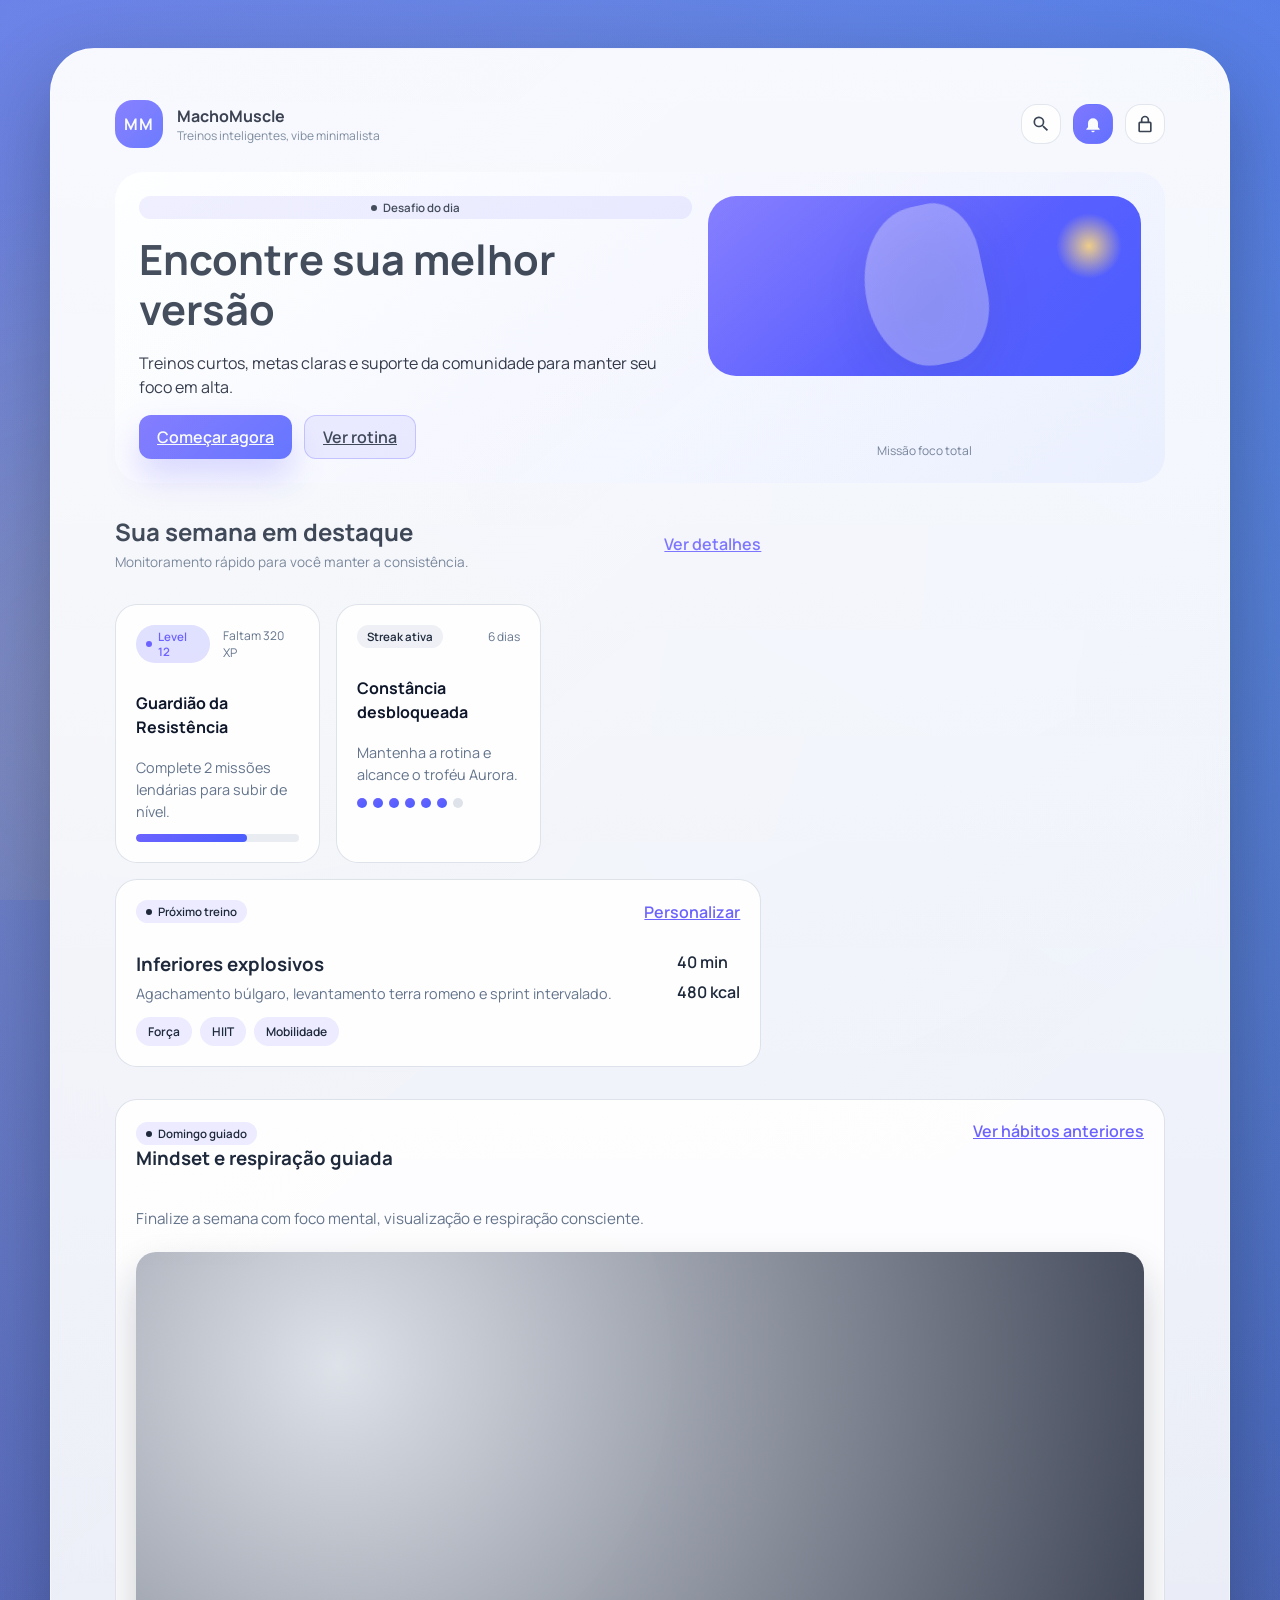
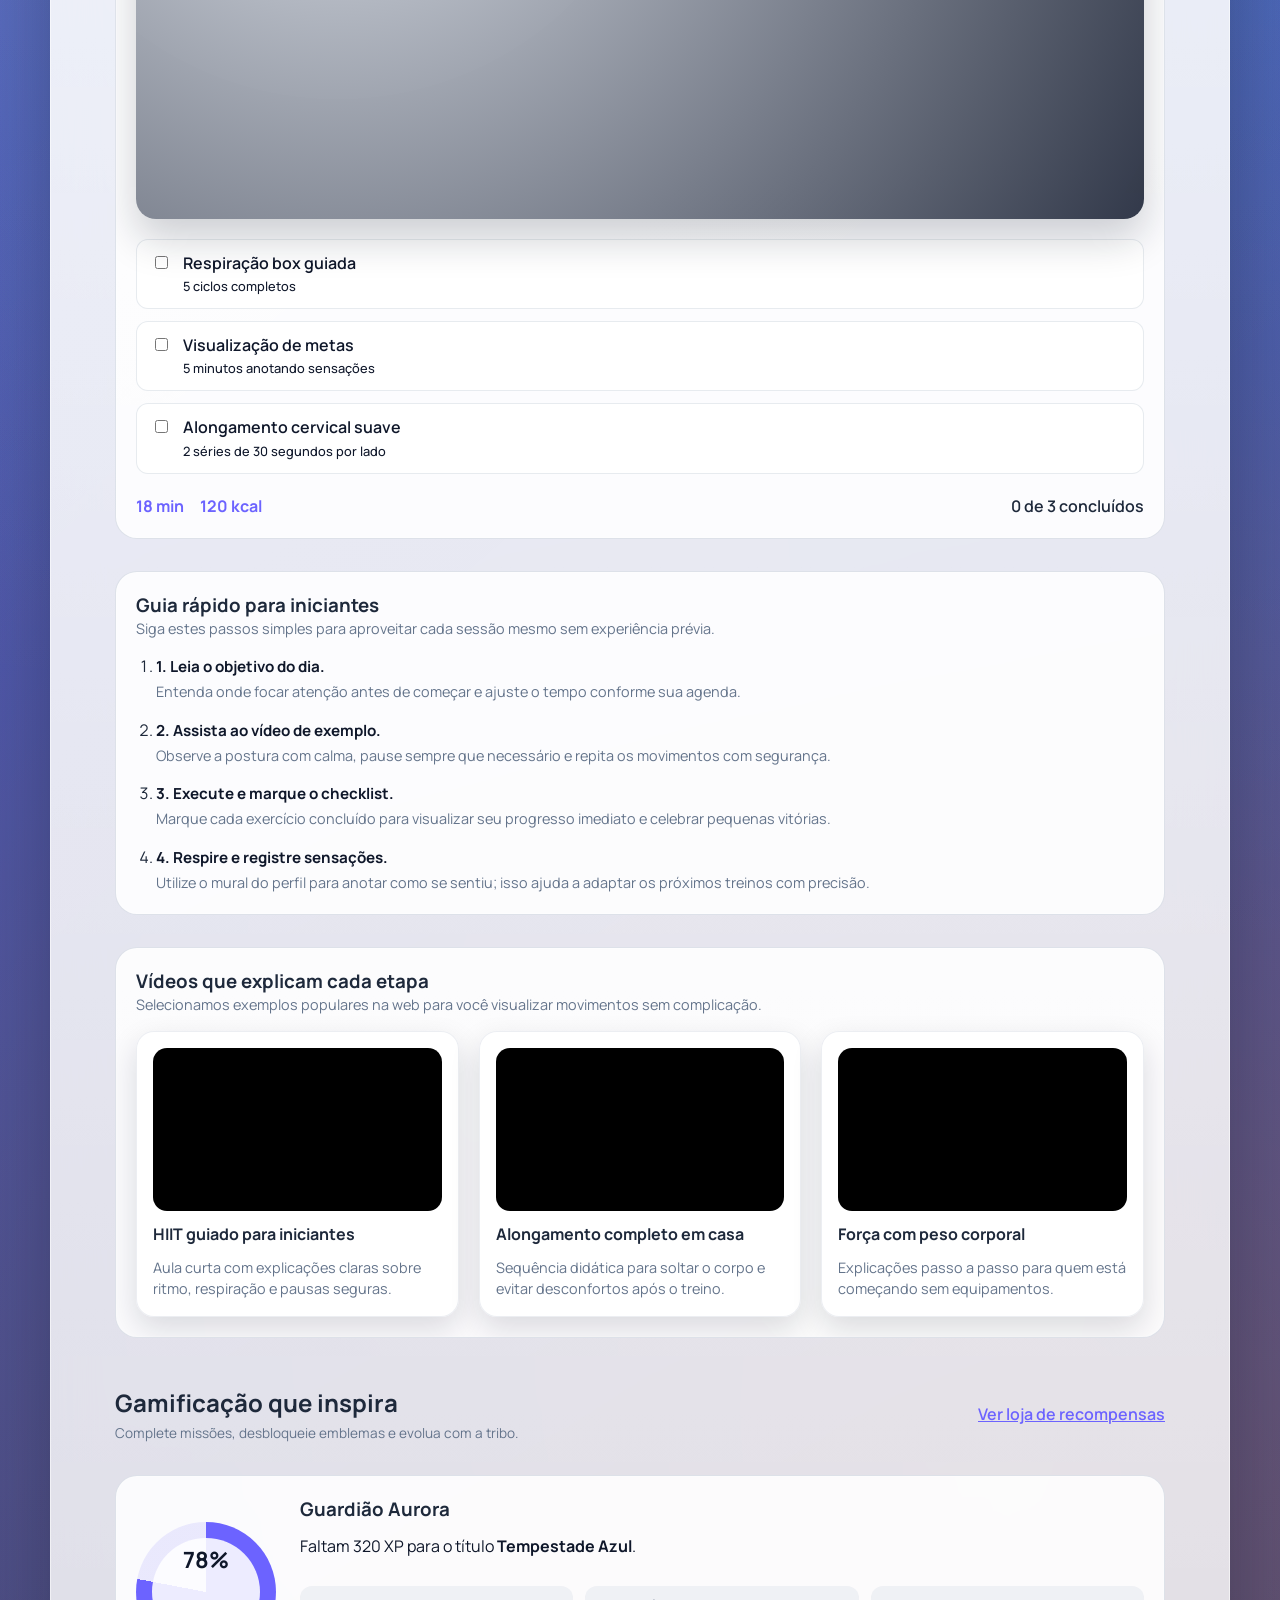
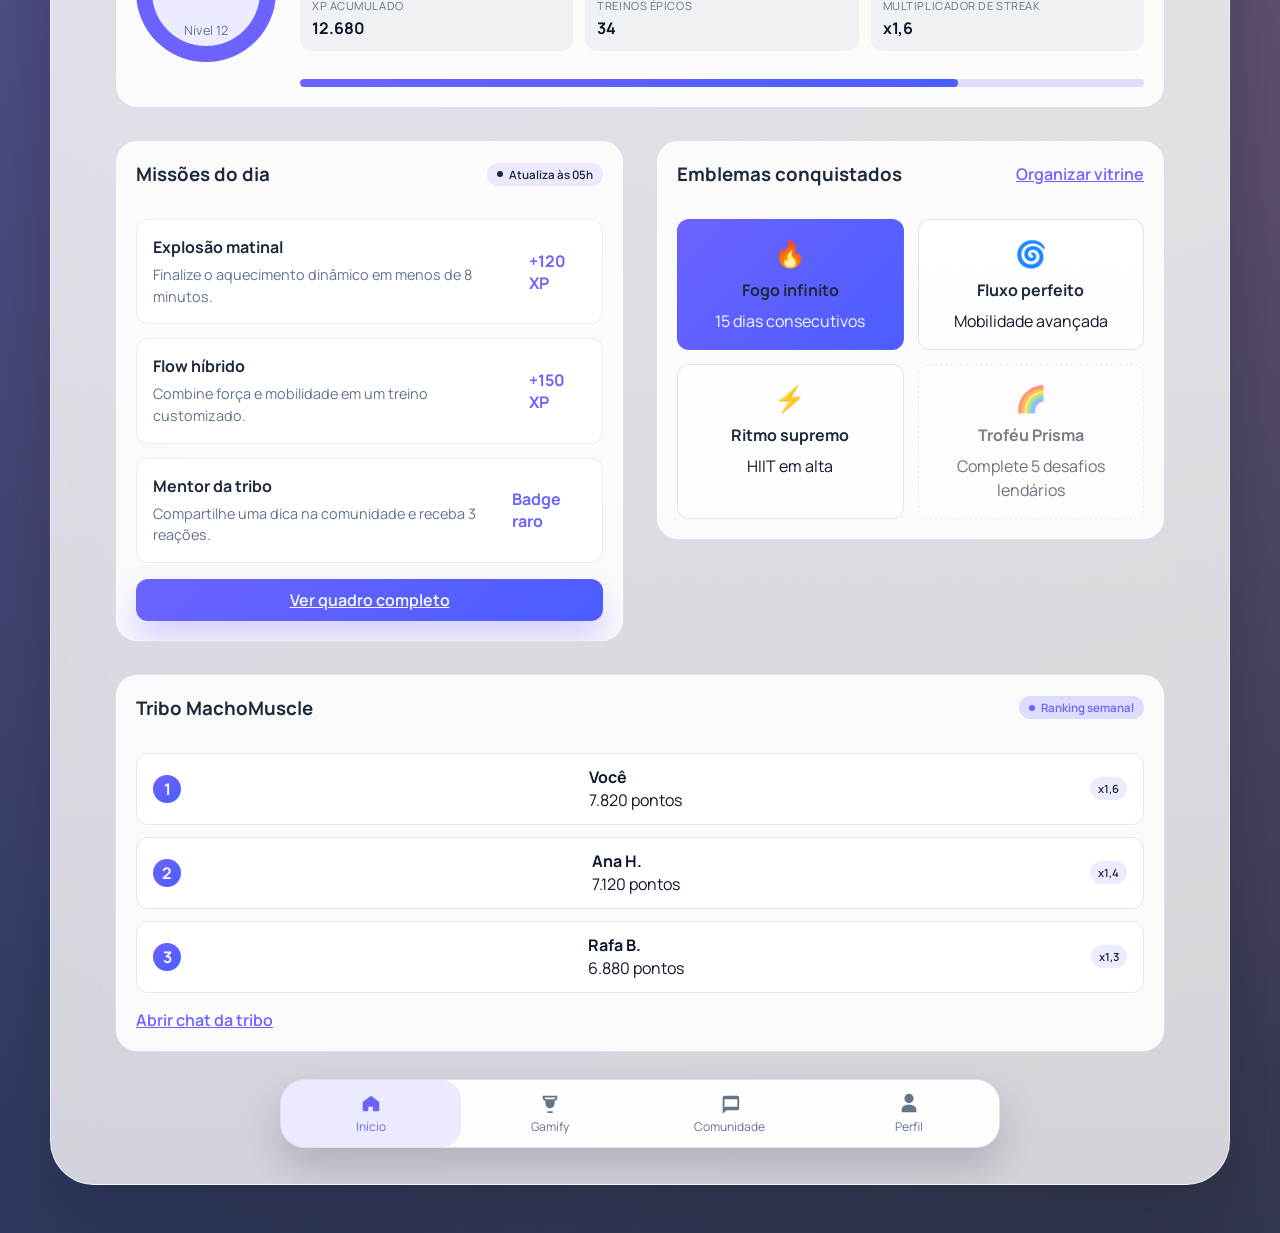
==== commit 78e758eb: "Convert modal experiences to standalone pages" ====
--- a/index.html
+++ b/index.html
@@ -37,10 +37,9 @@
               />
             </svg>
           </button>
-          <button
+          <a
             class="icon-button"
-            type="button"
-            data-open-subpage="admin"
+            href="admin.html"
             aria-label="Abrir painel administrativo"
           >
             <svg class="icon" viewBox="0 0 24 24" aria-hidden="true">
@@ -48,7 +47,7 @@
                 d="M12 2a5 5 0 00-5 5v2H6a2 2 0 00-2 2v9a2 2 0 002 2h12a2 2 0 002-2v-9a2 2 0 00-2-2h-1V7a5 5 0 00-5-5zm-3 7V7a3 3 0 016 0v2H9zm9 2v9H6v-9h12z"
               />
             </svg>
-          </button>
+          </a>
         </div>
       </header>
 
@@ -63,12 +62,8 @@
                 em alta.
               </p>
               <div class="hero-card__actions">
-                <button class="button button--primary" type="button" data-open-subpage="journey">
-                  Começar agora
-                </button>
-                <button class="button button--ghost" type="button" data-open-subpage="journey">
-                  Ver rotina
-                </button>
+                <a class="button button--primary" href="journey.html">Começar agora</a>
+                <a class="button button--ghost" href="journey.html">Ver rotina</a>
               </div>
             </div>
             <div class="hero-card__visual" aria-hidden="true">
@@ -85,7 +80,7 @@
               <h2>Sua semana em destaque</h2>
               <p>Monitoramento rápido para você manter a consistência.</p>
             </div>
-            <button class="text-button" type="button" data-open-subpage="week-detail">Ver detalhes</button>
+            <a class="text-button" href="week-detail.html">Ver detalhes</a>
           </header>
 
           <div class="insights-grid">
@@ -122,7 +117,7 @@
             <div class="card insight-card insight-card--wide">
               <div class="card__header">
                 <span class="badge badge--soft">Próximo treino</span>
-                <button class="text-button" type="button" data-open-subpage="customize-workout">Personalizar</button>
+                <a class="text-button" href="customize-workout.html">Personalizar</a>
               </div>
               <div class="next-workout">
                 <div>
@@ -148,7 +143,7 @@
                 <span class="badge badge--soft" id="dailyTrainingDay">Treino guiado</span>
                 <h3 id="dailyTrainingTitle">Treino do dia explicado passo a passo</h3>
               </div>
-              <button class="text-button" type="button" data-open-subpage="ritual-history">Ver hábitos anteriores</button>
+              <a class="text-button" href="ritual-history.html">Ver hábitos anteriores</a>
             </header>
             <p class="daily-training__intro" id="dailyTrainingIntro">
               Comece com uma leitura rápida do resumo, veja o vídeo demonstrativo e marque cada exercício concluído
@@ -261,7 +256,7 @@
               <h2>Gamificação que inspira</h2>
               <p>Complete missões, desbloqueie emblemas e evolua com a tribo.</p>
             </div>
-            <button class="text-button" type="button" data-open-subpage="reward-store">Ver loja de recompensas</button>
+            <a class="text-button" href="reward-store.html">Ver loja de recompensas</a>
           </header>
 
           <div class="card progress-overview">
@@ -320,15 +315,13 @@
                 <span class="mission-list__reward">Badge raro</span>
               </li>
             </ul>
-            <button class="button button--primary button--block" type="button" data-open-subpage="quest-board">
-              Ver quadro completo
-            </button>
+            <a class="button button--primary button--block" href="quest-board.html">Ver quadro completo</a>
           </div>
 
           <div class="card badge-gallery">
             <header class="card__header">
               <h3>Emblemas conquistados</h3>
-              <button class="text-button" type="button" data-open-subpage="badge-curation">Organizar vitrine</button>
+              <a class="text-button" href="badge-curation.html">Organizar vitrine</a>
             </header>
             <div class="badge-grid">
               <div class="badge-token is-highlighted" data-badge-key="fogo">
@@ -385,7 +378,7 @@
                 <span class="chip chip--tiny">x1,3</span>
               </li>
             </ol>
-            <button class="text-button" type="button" data-open-subpage="squad-chat">Abrir chat da tribo</button>
+            <a class="text-button" href="squad-chat.html">Abrir chat da tribo</a>
           </div>
         </section>
 
@@ -395,14 +388,9 @@
               <h2>Vibe social</h2>
               <p>Compartilhe momentos, celebre conquistas e receba apoio instantâneo.</p>
             </div>
-            <button
-              class="text-button"
-              type="button"
-              data-open-subpage="trend-filter"
-              data-filter-trigger
-            >
+            <a class="text-button" href="trend-filter.html" data-filter-trigger>
               <span data-filter-label>Filtrar trends</span>
-            </button>
+            </a>
           </header>
 
           <form class="composer card" id="communityComposer" autocomplete="off">
@@ -700,921 +688,6 @@
           <span>Perfil</span>
         </button>
       </nav>
-      <div class="subpages">
-        <div class="subpage__backdrop" data-subpage-backdrop aria-hidden="true"></div>
-        <section
-          class="subpage"
-          data-subpage="journey"
-          aria-hidden="true"
-          aria-labelledby="subpage-journey-title"
-          role="dialog"
-          aria-modal="true"
-        >
-          <div class="subpage__container">
-            <header class="subpage__header">
-              <button class="subpage__back" type="button" data-close-subpage data-autofocus>
-                <svg class="icon" viewBox="0 0 24 24" aria-hidden="true">
-                  <path d="M15.41 7.41L14 6l-6 6 6 6 1.41-1.41L10.83 12z"></path>
-                </svg>
-                Voltar
-              </button>
-              <div>
-                <span class="subpage__eyebrow">Plano recomendado</span>
-                <h2 id="subpage-journey-title">Jornada MachoMuscle</h2>
-              </div>
-            </header>
-            <p class="subpage__description">
-              Uma combinação equilibrada de força, mobilidade e foco mental para atravessar a fase Aurora.
-            </p>
-            <div class="subpage__content">
-              <section class="card subpage-card">
-                <header class="card__header">
-                  <h3>Rotina da semana</h3>
-                  <span class="badge badge--accent">Fase 2 de 4</span>
-                </header>
-                <ul class="subpage-list subpage-list--timeline">
-                  <li>
-                    <span class="subpage-list__day">Seg</span>
-                    <div>
-                      <strong>Força híbrida</strong>
-                      <p>Agachamento frontal, push press e prancha com deslocamento.</p>
-                    </div>
-                    <span class="chip chip--soft">60 min</span>
-                  </li>
-                  <li>
-                    <span class="subpage-list__day">Ter</span>
-                    <div>
-                      <strong>Mobilidade ativa</strong>
-                      <p>Flow para quadris + estabilidade de ombro com mini bands.</p>
-                    </div>
-                    <span class="chip chip--soft">40 min</span>
-                  </li>
-                  <li>
-                    <span class="subpage-list__day">Qua</span>
-                    <div>
-                      <strong>HIIT Prisma</strong>
-                      <p>Blocos de sprint, burpee com salto e bike ergométrica.</p>
-                    </div>
-                    <span class="chip chip--soft">30 min</span>
-                  </li>
-                  <li>
-                    <span class="subpage-list__day">Qui</span>
-                    <div>
-                      <strong>Mindset + core</strong>
-                      <p>Respiração guiada, prancha 3D e alongamento restaurativo.</p>
-                    </div>
-                    <span class="chip chip--soft">25 min</span>
-                  </li>
-                  <li>
-                    <span class="subpage-list__day">Sex</span>
-                    <div>
-                      <strong>Força explosiva</strong>
-                      <p>Levantamento terra romeno, box jump e desenvolvimento militar.</p>
-                    </div>
-                    <span class="chip chip--soft">55 min</span>
-                  </li>
-                  <li>
-                    <span class="subpage-list__day">Sáb</span>
-                    <div>
-                      <strong>Combo regenerativo</strong>
-                      <p>Mobilidade em fluxo, liberação miofascial e banho frio consciente.</p>
-                    </div>
-                    <span class="chip chip--soft">35 min</span>
-                  </li>
-                </ul>
-              </section>
-              <div class="subpage__grid">
-                <section class="card subpage-card">
-                  <header class="card__header">
-                    <h3>Metas express</h3>
-                  </header>
-                  <dl class="subpage-stats">
-                    <div>
-                      <dt>XP alvo</dt>
-                      <dd>+900</dd>
-                    </div>
-                    <div>
-                      <dt>Badges</dt>
-                      <dd>2 novas</dd>
-                    </div>
-                    <div>
-                      <dt>Streak</dt>
-                      <dd>&ge; 8 dias</dd>
-                    </div>
-                    <div>
-                      <dt>Mindset</dt>
-                      <dd>4 sessões</dd>
-                    </div>
-                  </dl>
-                </section>
-                <section class="card subpage-card">
-                  <header class="card__header">
-                    <h3>Rituais essenciais</h3>
-                  </header>
-                  <ul class="subpage-list subpage-list--checklist">
-                    <li>
-                      <span class="subpage-list__status" aria-hidden="true">•</span>
-                      <div>
-                        <strong>Respiração box</strong>
-                        <p>3 ciclos antes do aquecimento.</p>
-                      </div>
-                      <span class="chip chip--soft">+15 foco</span>
-                    </li>
-                    <li>
-                      <span class="subpage-list__status" aria-hidden="true">•</span>
-                      <div>
-                        <strong>Registro pós-treino</strong>
-                        <p>Anote energia, humor e aprendizados no mural.</p>
-                      </div>
-                      <span class="chip chip--soft">+10 XP</span>
-                    </li>
-                    <li>
-                      <span class="subpage-list__status" aria-hidden="true">•</span>
-                      <div>
-                        <strong>Recuperação ativa</strong>
-                        <p>Caminhada consciente + hidratação com eletrólitos.</p>
-                      </div>
-                      <span class="chip chip--soft">+12 vitalidade</span>
-                    </li>
-                  </ul>
-                </section>
-              </div>
-            </div>
-          </div>
-        </section>
-
-<section
-  class="subpage"
-  data-subpage="week-detail"
-  aria-hidden="true"
-  aria-labelledby="subpage-week-title"
-  role="dialog"
-  aria-modal="true"
->
-  <div class="subpage__container">
-    <header class="subpage__header">
-      <button class="subpage__back" type="button" data-close-subpage>
-        <svg class="icon" viewBox="0 0 24 24" aria-hidden="true">
-          <path d="M15.41 7.41L14 6l-6 6 6 6 1.41-1.41L10.83 12z"></path>
-        </svg>
-        Voltar
-      </button>
-      <div>
-        <span class="subpage__eyebrow">Insights detalhados</span>
-        <h2 id="subpage-week-title">Sua semana em números</h2>
-      </div>
-    </header>
-    <p class="subpage__description">
-      Compare o desempenho da semana atual com a anterior e descubra quais hábitos estão impulsionando sua evolução.
-    </p>
-    <div class="subpage__content">
-      <section class="card subpage-card">
-        <header class="card__header">
-          <h3>Snapshot geral</h3>
-          <span class="badge badge--soft">Atualizado agora</span>
-        </header>
-        <div class="subpage-stat-grid">
-          <div>
-            <span class="subpage-stat__label">Tempo ativo</span>
-            <strong>4h 35min</strong>
-            <span class="subpage-stat__trend is-up">+12% vs última semana</span>
-          </div>
-          <div>
-            <span class="subpage-stat__label">Calorias queimadas</span>
-            <strong>3.480 kcal</strong>
-            <span class="subpage-stat__trend is-up">+8%</span>
-          </div>
-          <div>
-            <span class="subpage-stat__label">Sessões concluídas</span>
-            <strong>7</strong>
-            <span class="subpage-stat__trend is-flat">Meta atingida</span>
-          </div>
-          <div>
-            <span class="subpage-stat__label">Horas de sono</span>
-            <strong>7h 12</strong>
-            <span class="subpage-stat__trend is-down">-18 min</span>
-          </div>
-        </div>
-        <div class="subpage-progress-group">
-          <div class="subpage-progress">
-            <span>Força</span>
-            <div class="progress-bar">
-              <div class="progress-bar__fill" style="--progress: 0.82"></div>
-            </div>
-            <span class="subpage-progress__meta">+5% XP</span>
-          </div>
-          <div class="subpage-progress">
-            <span>Mobilidade</span>
-            <div class="progress-bar">
-              <div class="progress-bar__fill" style="--progress: 0.74"></div>
-            </div>
-            <span class="subpage-progress__meta">+2 sessões</span>
-          </div>
-          <div class="subpage-progress">
-            <span>Mindset</span>
-            <div class="progress-bar">
-              <div class="progress-bar__fill" style="--progress: 0.64"></div>
-            </div>
-            <span class="subpage-progress__meta">Respirações guiadas 5×</span>
-          </div>
-        </div>
-      </section>
-      <div class="subpage__grid">
-        <section class="card subpage-card">
-          <header class="card__header">
-            <h3>Momentos de destaque</h3>
-          </header>
-          <ul class="subpage-list">
-            <li>
-              <div>
-                <strong>HIIT Prisma melhor tempo</strong>
-                <p>Redução de 18 segundos na série de burpees com salto.</p>
-              </div>
-              <span class="chip chip--accent">Top 5%</span>
-            </li>
-            <li>
-              <div>
-                <strong>Feedback da tribo</strong>
-                <p>12 reações positivas no post sobre mobilidade de quadril.</p>
-              </div>
-              <span class="chip chip--soft">+40 XP</span>
-            </li>
-            <li>
-              <div>
-                <strong>Mindset consistente</strong>
-                <p>4 sessões seguidas de respiração guiada antes do treino.</p>
-              </div>
-              <span class="chip chip--soft">Streak +1</span>
-            </li>
-          </ul>
-        </section>
-        <section class="card subpage-card">
-          <header class="card__header">
-            <h3>Pontos de atenção</h3>
-          </header>
-          <ul class="subpage-list">
-            <li>
-              <div>
-                <strong>Recuperação</strong>
-                <p>Apenas 1 sessão de alongamento regenerativo nesta semana.</p>
-              </div>
-              <span class="chip chip--soft">Adicionar sábado</span>
-            </li>
-            <li>
-              <div>
-                <strong>Hidratação</strong>
-                <p>Meta diária atingida em 4 de 7 dias.</p>
-              </div>
-              <span class="chip chip--soft">+1 lembrete</span>
-            </li>
-            <li>
-              <div>
-                <strong>Sono</strong>
-                <p>Média abaixo da meta em 18 minutos — reduza telas antes de dormir.</p>
-              </div>
-              <span class="chip chip--soft">Sugestão</span>
-            </li>
-          </ul>
-        </section>
-      </div>
-    </div>
-  </div>
-</section>
-<section
-  class="subpage"
-  data-subpage="customize-workout"
-  aria-hidden="true"
-  aria-labelledby="subpage-customize-title"
-  role="dialog"
-  aria-modal="true"
->
-  <div class="subpage__container">
-    <header class="subpage__header">
-      <button class="subpage__back" type="button" data-close-subpage>
-        <svg class="icon" viewBox="0 0 24 24" aria-hidden="true">
-          <path d="M15.41 7.41L14 6l-6 6 6 6 1.41-1.41L10.83 12z"></path>
-        </svg>
-        Voltar
-      </button>
-      <div>
-        <span class="subpage__eyebrow">Personalização</span>
-        <h2 id="subpage-customize-title">Ajuste o próximo treino</h2>
-      </div>
-    </header>
-    <p class="subpage__description">
-      Defina intensidade, focos e extras para que o plano acompanhe seu ritmo atual.
-    </p>
-    <div class="subpage__content">
-      <form class="card subpage-form" id="customWorkoutForm">
-        <div class="subpage-form__group">
-          <label for="customFocus">Foco principal</label>
-          <select id="customFocus" name="focus">
-            <option value="força explosiva">Força explosiva</option>
-            <option value="resistência híbrida">Resistência híbrida</option>
-            <option value="mobilidade avançada">Mobilidade avançada</option>
-            <option value="mindset + respiração">Mindset + respiração</option>
-          </select>
-        </div>
-        <div class="subpage-form__group">
-          <label for="customIntensity">Intensidade</label>
-          <div class="subpage-range">
-            <input id="customIntensity" name="intensity" type="range" min="1" max="10" value="6" />
-            <span class="subpage-range__value" id="customIntensityValue">6 / 10</span>
-          </div>
-        </div>
-        <fieldset class="subpage-form__group">
-          <legend>Adicionar camadas extras</legend>
-          <label class="chip-choice">
-            <input type="checkbox" name="extras" value="sprint final" checked />
-            <span>Sprint final</span>
-          </label>
-          <label class="chip-choice">
-            <input type="checkbox" name="extras" value="respiração guiada" />
-            <span>Respiração guiada</span>
-          </label>
-          <label class="chip-choice">
-            <input type="checkbox" name="extras" value="mobilidade complementar" />
-            <span>Mobilidade complementar</span>
-          </label>
-          <label class="chip-choice">
-            <input type="checkbox" name="extras" value="finisher de core" />
-            <span>Finisher de core</span>
-          </label>
-        </fieldset>
-        <div class="subpage-form__group subpage-form__group--row">
-          <label for="customDuration">Duração alvo</label>
-          <select id="customDuration" name="duration">
-            <option value="30 min">30 min</option>
-            <option value="40 min">40 min</option>
-            <option value="50 min">50 min</option>
-            <option value="60 min">60 min</option>
-          </select>
-        </div>
-        <div class="subpage-form__actions">
-          <button class="button button--ghost" type="button" data-close-subpage>Cancelar</button>
-          <button class="button button--primary" type="submit">Salvar ajustes</button>
-        </div>
-      </form>
-      <section class="card subpage-card subpage-card--emphasis" id="customWorkoutPreview">
-        <header class="card__header">
-          <h3>Pré-visualização</h3>
-          <span class="badge badge--soft" id="customWorkoutIntensityLabel">Intensidade 6 / 10</span>
-        </header>
-        <p id="customWorkoutSummary">
-          Treino focado em força explosiva com extras selecionados para elevar potência e estabilidade.
-        </p>
-        <ul class="subpage-list subpage-list--steps" id="customWorkoutSteps">
-          <li>
-            <strong>Aquecimento dinâmico</strong>
-            <p>Mobilidade articular + respiração box.</p>
-          </li>
-          <li>
-            <strong>Bloco principal</strong>
-            <p>Agachamento búlgaro, push press unilateral e sprint final.</p>
-          </li>
-          <li>
-            <strong>Desaceleração consciente</strong>
-            <p>Alongamento em fluxo e foco em respiração.</p>
-          </li>
-        </ul>
-      </section>
-    </div>
-  </div>
-</section>
-<section
-  class="subpage"
-  data-subpage="ritual-history"
-  aria-hidden="true"
-  aria-labelledby="subpage-ritual-title"
-  role="dialog"
-  aria-modal="true"
->
-  <div class="subpage__container">
-    <header class="subpage__header">
-      <button class="subpage__back" type="button" data-close-subpage>
-        <svg class="icon" viewBox="0 0 24 24" aria-hidden="true">
-          <path d="M15.41 7.41L14 6l-6 6 6 6 1.41-1.41L10.83 12z"></path>
-        </svg>
-        Voltar
-      </button>
-      <div>
-        <span class="subpage__eyebrow">Rituais do dia</span>
-        <h2 id="subpage-ritual-title">Histórico completo</h2>
-      </div>
-    </header>
-    <p class="subpage__description">
-      Revise seus hábitos micro para entender onde conquistar mais XP de consistência.
-    </p>
-    <div class="subpage__content">
-      <section class="card subpage-card">
-        <header class="card__header">
-          <h3>Últimos check-ins</h3>
-        </header>
-        <ul class="subpage-list subpage-list--timeline">
-          <li>
-            <span class="subpage-list__day">Hoje</span>
-            <div>
-              <strong>Respiração box</strong>
-              <p>4 ciclos completos antes do treino de força.</p>
-            </div>
-            <span class="chip chip--soft">+15 foco</span>
-          </li>
-          <li>
-            <span class="subpage-list__day">Ontem</span>
-            <div>
-              <strong>Registro pós-treino</strong>
-              <p>Compartilhou sensação de flow no mural público.</p>
-            </div>
-            <span class="chip chip--soft">+10 XP</span>
-          </li>
-          <li>
-            <span class="subpage-list__day">Qua</span>
-            <div>
-              <strong>Alongamento guiado</strong>
-              <p>Sessão completa de mobilidade para quadril e ombro.</p>
-            </div>
-            <span class="chip chip--soft">+20 mobilidade</span>
-          </li>
-          <li>
-            <span class="subpage-list__day">Ter</span>
-            <div>
-              <strong>Recuperação ativa</strong>
-              <p>Caminhada consciente pós HIIT e hidratação com eletrólitos.</p>
-            </div>
-            <span class="chip chip--soft">+12 vitalidade</span>
-          </li>
-        </ul>
-      </section>
-      <section class="card subpage-card">
-        <header class="card__header">
-          <h3>Padrões da semana</h3>
-        </header>
-        <div class="subpage-stat-grid">
-          <div>
-            <span class="subpage-stat__label">Consistência</span>
-            <strong>86%</strong>
-            <span class="subpage-stat__trend is-up">+6 pts</span>
-          </div>
-          <div>
-            <span class="subpage-stat__label">Tempo médio</span>
-            <strong>12 min</strong>
-            <span class="subpage-stat__trend is-flat">Meta atingida</span>
-          </div>
-          <div>
-            <span class="subpage-stat__label">Pontos ganhos</span>
-            <strong>+57</strong>
-            <span class="subpage-stat__trend is-up">Semana recorde</span>
-          </div>
-        </div>
-        <p class="subpage__note">
-          Dica: combine a respiração box com o finisher de mobilidade para potencializar a recuperação muscular.
-        </p>
-      </section>
-    </div>
-  </div>
-</section>
-<section
-  class="subpage"
-  data-subpage="reward-store"
-  aria-hidden="true"
-  aria-labelledby="subpage-reward-title"
-  role="dialog"
-  aria-modal="true"
->
-  <div class="subpage__container">
-    <header class="subpage__header">
-      <button class="subpage__back" type="button" data-close-subpage>
-        <svg class="icon" viewBox="0 0 24 24" aria-hidden="true">
-          <path d="M15.41 7.41L14 6l-6 6 6 6 1.41-1.41L10.83 12z"></path>
-        </svg>
-        Voltar
-      </button>
-      <div>
-        <span class="subpage__eyebrow">Loja de recompensas</span>
-        <h2 id="subpage-reward-title">Troque XP por experiências</h2>
-      </div>
-    </header>
-    <p class="subpage__description">
-      Itens exclusivos para celebrar a constância e manter o foco elevado.
-    </p>
-    <div class="subpage__content">
-      <div class="subpage__grid subpage__grid--cards">
-        <article class="reward-card card" data-reward-card>
-          <header class="card__header">
-            <div>
-              <h3>Drop Aurora</h3>
-              <p class="card__subtitle">Avatar com jaqueta luminosa e tênis neon.</p>
-            </div>
-            <span class="chip chip--accent">600 XP</span>
-          </header>
-          <p>Personalize sua identidade na tribo com a coleção limitada da temporada.</p>
-          <button class="button button--primary button--block" type="button" data-reward="aurora">Resgatar</button>
-        </article>
-        <article class="reward-card card" data-reward-card>
-          <header class="card__header">
-            <div>
-              <h3>Recovery kit</h3>
-              <p class="card__subtitle">Mobilidade guiada + checklist pós treino.</p>
-            </div>
-            <span class="chip chip--accent">420 XP</span>
-          </header>
-          <p>Biblioteca com vídeos de liberação miofascial, protocolos de sono e respiração.</p>
-          <button class="button button--primary button--block" type="button" data-reward="recovery">Resgatar</button>
-        </article>
-        <article class="reward-card card" data-reward-card>
-          <header class="card__header">
-            <div>
-              <h3>Mentoria flash</h3>
-              <p class="card__subtitle">Sessão coletiva com treinador da tribo.</p>
-            </div>
-            <span class="chip chip--accent">800 XP</span>
-          </header>
-          <p>Receba feedback personalizado sobre postura, intensidade e mindset.</p>
-          <button class="button button--primary button--block" type="button" data-reward="mentoria">Reservar</button>
-        </article>
-        <article class="reward-card card" data-reward-card>
-          <header class="card__header">
-            <div>
-              <h3>Playlist Prisma</h3>
-              <p class="card__subtitle">Set exclusivo para treinos de alta energia.</p>
-            </div>
-            <span class="chip chip--accent">250 XP</span>
-          </header>
-          <p>Faixas selecionadas pela comunidade para sincronizar respiração e ritmo.</p>
-          <button class="button button--primary button--block" type="button" data-reward="playlist">Desbloquear</button>
-        </article>
-      </div>
-    </div>
-  </div>
-</section>
-<section
-  class="subpage"
-  data-subpage="quest-board"
-  aria-hidden="true"
-  aria-labelledby="subpage-quest-title"
-  role="dialog"
-  aria-modal="true"
->
-  <div class="subpage__container">
-    <header class="subpage__header">
-      <button class="subpage__back" type="button" data-close-subpage>
-        <svg class="icon" viewBox="0 0 24 24" aria-hidden="true">
-          <path d="M15.41 7.41L14 6l-6 6 6 6 1.41-1.41L10.83 12z"></path>
-        </svg>
-        Voltar
-      </button>
-      <div>
-        <span class="subpage__eyebrow">Quadro completo</span>
-        <h2 id="subpage-quest-title">Missões da semana</h2>
-      </div>
-    </header>
-    <p class="subpage__description">
-      Escolha quais desafios acompanhar de perto e avance rumo ao título Tempestade Azul.
-    </p>
-    <div class="subpage__content">
-      <section class="card subpage-card">
-        <header class="card__header">
-          <h3>Missões lendárias</h3>
-        </header>
-        <ul class="subpage-list subpage-list--quests">
-          <li>
-            <div>
-              <strong>Tempestade azul</strong>
-              <p>Complete 3 treinos HIIT e receba 6 reações na comunidade.</p>
-            </div>
-            <button class="chip chip--accent" type="button" data-track-quest="tempestade">Acompanhar</button>
-          </li>
-          <li>
-            <div>
-              <strong>Mentor da tribo</strong>
-              <p>Compartilhe 2 dicas úteis e responda a perguntas da comunidade.</p>
-            </div>
-            <button class="chip chip--accent" type="button" data-track-quest="mentor">Acompanhar</button>
-          </li>
-          <li>
-            <div>
-              <strong>Guardião da recuperação</strong>
-              <p>Priorize sono de 7h+, alongamento regenerativo e registro de sensação.</p>
-            </div>
-            <button class="chip chip--accent" type="button" data-track-quest="recuperacao">Acompanhar</button>
-          </li>
-        </ul>
-      </section>
-      <section class="card subpage-card">
-        <header class="card__header">
-          <h3>Missões rápidas</h3>
-        </header>
-        <ul class="subpage-list subpage-list--quests">
-          <li>
-            <div>
-              <strong>Sprint matinal</strong>
-              <p>Finalize aquecimento em menos de 8 minutos.</p>
-            </div>
-            <button class="chip chip--soft" type="button" data-track-quest="sprint">Adicionar</button>
-          </li>
-          <li>
-            <div>
-              <strong>Flow híbrido</strong>
-              <p>Misture força + mobilidade em sessão personalizada.</p>
-            </div>
-            <button class="chip chip--soft" type="button" data-track-quest="flow">Adicionar</button>
-          </li>
-          <li>
-            <div>
-              <strong>Check-in mindset</strong>
-              <p>Pratique respiração ou journaling por 5 minutos.</p>
-            </div>
-            <button class="chip chip--soft" type="button" data-track-quest="mindset">Adicionar</button>
-          </li>
-        </ul>
-      </section>
-      <p class="subpage__note" id="questSelectionMessage">Selecione missões para acompanhar no topo do quadro.</p>
-    </div>
-  </div>
-</section>
-<section
-  class="subpage"
-  data-subpage="badge-curation"
-  aria-hidden="true"
-  aria-labelledby="subpage-badge-title"
-  role="dialog"
-  aria-modal="true"
->
-  <div class="subpage__container">
-    <header class="subpage__header">
-      <button class="subpage__back" type="button" data-close-subpage>
-        <svg class="icon" viewBox="0 0 24 24" aria-hidden="true">
-          <path d="M15.41 7.41L14 6l-6 6 6 6 1.41-1.41L10.83 12z"></path>
-        </svg>
-        Voltar
-      </button>
-      <div>
-        <span class="subpage__eyebrow">Vitrine pessoal</span>
-        <h2 id="subpage-badge-title">Escolha os destaques</h2>
-      </div>
-    </header>
-    <p class="subpage__description">
-      Fixe até três badges para aparecerem na galeria principal da sua jornada.
-    </p>
-    <div class="subpage__content">
-      <p class="subpage__note" id="badgeSelectionMessage">Selecione até 3 badges para destacar.</p>
-      <div class="subpage__grid subpage__grid--badges">
-        <button class="badge-selector" type="button" data-badge-select="fogo" data-badge-label="Fogo infinito">
-          <span class="badge-selector__icon">🔥</span>
-          <strong>Fogo infinito</strong>
-          <small>Streak 15 dias</small>
-        </button>
-        <button class="badge-selector" type="button" data-badge-select="flow" data-badge-label="Fluxo perfeito">
-          <span class="badge-selector__icon">🌀</span>
-          <strong>Fluxo perfeito</strong>
-          <small>Mobilidade avançada</small>
-        </button>
-        <button class="badge-selector" type="button" data-badge-select="ritmo" data-badge-label="Ritmo supremo">
-          <span class="badge-selector__icon">⚡</span>
-          <strong>Ritmo supremo</strong>
-          <small>HIIT em alta</small>
-        </button>
-        <button
-          class="badge-selector is-locked"
-          type="button"
-          data-badge-select="prisma"
-          data-badge-label="Troféu Prisma"
-          data-badge-locked="true"
-          aria-disabled="true"
-        >
-          <span class="badge-selector__icon">🌈</span>
-          <strong>Troféu Prisma</strong>
-          <small>Complete 5 desafios lendários</small>
-        </button>
-      </div>
-    </div>
-  </div>
-</section>
-<section
-  class="subpage"
-  data-subpage="squad-chat"
-  aria-hidden="true"
-  aria-labelledby="subpage-chat-title"
-  role="dialog"
-  aria-modal="true"
->
-  <div class="subpage__container">
-    <header class="subpage__header">
-      <button class="subpage__back" type="button" data-close-subpage>
-        <svg class="icon" viewBox="0 0 24 24" aria-hidden="true">
-          <path d="M15.41 7.41L14 6l-6 6 6 6 1.41-1.41L10.83 12z"></path>
-        </svg>
-        Voltar
-      </button>
-      <div>
-        <span class="subpage__eyebrow">Tribo MachoMuscle</span>
-        <h2 id="subpage-chat-title">Chat semanal</h2>
-      </div>
-    </header>
-    <p class="subpage__description">
-      Compartilhe resultados, peça dicas instantâneas e mantenha a energia coletiva pulsando.
-    </p>
-    <div class="subpage__content subpage__content--chat">
-      <div class="chat card">
-        <ul class="chat-log" id="squadChatLog">
-          <li class="chat-message">
-            <div class="chat-message__avatar" aria-hidden="true">AH</div>
-            <div class="chat-message__content">
-              <span class="chat-message__author">Ana H.</span>
-              <span class="chat-message__timestamp">há 4 min</span>
-              <p>Acabei o HIIT prisma, energia nas alturas! Quem topa medalha dupla amanhã?</p>
-            </div>
-          </li>
-          <li class="chat-message">
-            <div class="chat-message__avatar" aria-hidden="true">RB</div>
-            <div class="chat-message__content">
-              <span class="chat-message__author">Rafa B.</span>
-              <span class="chat-message__timestamp">há 2 min</span>
-              <p>Soltei nos destaques um fluxo novo para mobilidade de ombro, confere lá!</p>
-            </div>
-          </li>
-          <li class="chat-message chat-message--self">
-            <div class="chat-message__avatar" aria-hidden="true">JD</div>
-            <div class="chat-message__content">
-              <span class="chat-message__author">Você</span>
-              <span class="chat-message__timestamp">há 1 min</span>
-              <p>Vou testar o flow mais tarde. Quem quiser desafio de força + mobilidade comenta aqui!</p>
-            </div>
-          </li>
-        </ul>
-      </div>
-      <form class="chat-form" id="squadChatForm">
-        <label class="sr-only" for="squadChatMessage">Enviar mensagem</label>
-        <div class="chat-form__row">
-          <input
-            id="squadChatMessage"
-            type="text"
-            name="message"
-            autocomplete="off"
-            placeholder="Compartilhe com a tribo..."
-            required
-          />
-          <button class="button button--primary" type="submit">Enviar</button>
-        </div>
-      </form>
-    </div>
-  </div>
-</section>
-<section
-  class="subpage"
-  data-subpage="trend-filter"
-  aria-hidden="true"
-  aria-labelledby="subpage-trend-title"
-  role="dialog"
-  aria-modal="true"
->
-  <div class="subpage__container">
-    <header class="subpage__header">
-      <button class="subpage__back" type="button" data-close-subpage>
-        <svg class="icon" viewBox="0 0 24 24" aria-hidden="true">
-          <path d="M15.41 7.41L14 6l-6 6 6 6 1.41-1.41L10.83 12z"></path>
-        </svg>
-        Voltar
-      </button>
-      <div>
-        <span class="subpage__eyebrow">Explorar comunidade</span>
-        <h2 id="subpage-trend-title">Filtrar trends</h2>
-      </div>
-    </header>
-    <p class="subpage__description">
-      Ajuste o feed para acompanhar os temas que mais combinam com seu momento atual.
-    </p>
-    <div class="subpage__content">
-      <form class="card subpage-form" id="trendFilterForm">
-        <fieldset class="subpage-form__group">
-          <legend>Escolha os temas</legend>
-          <label class="chip-choice">
-            <input type="checkbox" name="trendFilters" value="Força" />
-            <span>Força</span>
-          </label>
-          <label class="chip-choice">
-            <input type="checkbox" name="trendFilters" value="HIIT" />
-            <span>HIIT</span>
-          </label>
-          <label class="chip-choice">
-            <input type="checkbox" name="trendFilters" value="Mobilidade" />
-            <span>Mobilidade</span>
-          </label>
-          <label class="chip-choice">
-            <input type="checkbox" name="trendFilters" value="Mindset" />
-            <span>Mindset</span>
-          </label>
-        </fieldset>
-        <fieldset class="subpage-form__group">
-          <legend>Mostrar apenas posts</legend>
-          <label class="chip-choice">
-            <input type="checkbox" name="trendFilters" value="Playlist" />
-            <span>Playlists</span>
-          </label>
-          <label class="chip-choice">
-            <input type="checkbox" name="trendFilters" value="Dica" />
-            <span>Dicas rápidas</span>
-          </label>
-          <label class="chip-choice">
-            <input type="checkbox" name="trendFilters" value="Mindful" />
-            <span>Mindful</span>
-          </label>
-        </fieldset>
-        <div class="subpage-form__actions">
-          <button class="button button--ghost" type="reset">Limpar</button>
-          <button class="button button--primary" type="submit">Aplicar filtros</button>
-        </div>
-      </form>
-      <p class="subpage__note" id="trendFilterSummary">Todos os posts visíveis.</p>
-    </div>
-  </div>
-</section>
-<section
-  class="subpage"
-  data-subpage="admin"
-  aria-hidden="true"
-  aria-labelledby="subpage-admin-title"
-  role="dialog"
-  aria-modal="true"
->
-  <div class="subpage__container subpage__container--admin">
-    <header class="subpage__header">
-      <button class="subpage__back" type="button" data-close-subpage>
-        <svg class="icon" viewBox="0 0 24 24" aria-hidden="true">
-          <path d="M15.41 7.41L14 6l-6 6 6 6 1.41-1.41L10.83 12z"></path>
-        </svg>
-        Voltar
-      </button>
-      <div>
-        <span class="subpage__eyebrow">Somente para administradores</span>
-        <h2 id="subpage-admin-title">Painel de personalização</h2>
-      </div>
-    </header>
-    <p class="subpage__description">
-      Utilize este painel exclusivo para ajustar planos específicos de cada pessoa que acompanha a MachoMuscle.
-    </p>
-    <div class="admin admin--locked" id="adminLoginSection">
-      <form class="card admin-login" id="adminLoginForm" autocomplete="off">
-        <h3>Entrar no painel</h3>
-        <p class="admin-login__intro">
-          Informe as credenciais fornecidas para liberar as ferramentas de edição.
-        </p>
-        <label for="adminLogin">Usuário</label>
-        <input id="adminLogin" name="login" type="text" required placeholder="admin1" />
-        <label for="adminPassword">Senha</label>
-        <input id="adminPassword" name="password" type="password" required placeholder="••••••••" />
-        <button class="button button--primary" type="submit">Acessar painel</button>
-        <p class="admin-login__hint">
-          Dica rápida: usuário <strong>admin1</strong> e senha <strong>machomuscle</strong>.
-        </p>
-        <p class="admin-login__feedback" id="adminLoginFeedback" role="alert"></p>
-      </form>
-    </div>
-    <div class="admin admin--panel" id="adminPanel" hidden>
-      <p class="admin__intro">
-        Escolha a pessoa, ajuste o dia da semana e defina os detalhes do treino. Tudo é atualizado imediatamente na
-        visão do aluno.
-      </p>
-      <div class="admin-panel__grid">
-        <section class="card admin-card">
-          <h3>Editar rotina personalizada</h3>
-          <form class="admin-form" id="adminUpdateForm">
-            <label for="adminUserSelect">Pessoa</label>
-            <select id="adminUserSelect" name="user"></select>
-            <label for="adminDaySelect">Dia da semana</label>
-            <select id="adminDaySelect" name="day"></select>
-            <label for="adminFocusInput">Título do treino</label>
-            <input id="adminFocusInput" name="focus" type="text" required />
-            <label for="adminInstructionInput">Resumo motivacional</label>
-            <textarea id="adminInstructionInput" name="instructions" rows="3" required></textarea>
-            <label for="adminExercisesInput">Exercícios (um por linha com repetições)</label>
-            <textarea id="adminExercisesInput" name="exercises" rows="5" required></textarea>
-            <div class="admin-form__row">
-              <div>
-                <label for="adminDurationInput">Duração estimada</label>
-                <input id="adminDurationInput" name="duration" type="text" required />
-              </div>
-              <div>
-                <label for="adminCaloriesInput">Calorias estimadas</label>
-                <input id="adminCaloriesInput" name="calories" type="text" required />
-              </div>
-            </div>
-            <label for="adminVideoInput">Vídeo de referência (URL)</label>
-            <input id="adminVideoInput" name="video" type="url" placeholder="https://www.youtube.com/watch?v=..." />
-            <button class="button button--primary button--block" type="submit">Salvar atualização</button>
-            <p class="admin-form__feedback" id="adminUpdateFeedback" role="status"></p>
-          </form>
-        </section>
-        <section class="card admin-card admin-card--preview">
-          <h3>Plano visualizado</h3>
-          <p class="admin-card__help">Revise se tudo está claro e adaptado ao nível da pessoa escolhida.</p>
-          <div class="admin-plan-preview" id="adminPlanPreview"></div>
-        </section>
-      </div>
-    </div>
-  </div>
-</section>
-      </div>
     </div>
 
     <script src="script.js"></script>
--- a/styles.css
+++ b/styles.css
@@ -1015,15 +1015,32 @@
 .profile__identity {
   display: flex;
   align-items: center;
-  gap: 16px;
-  margin-top: -56px;
+  gap: 18px;
+  margin-top: 0;
+  padding: clamp(12px, 2vw, 20px);
+  border-radius: var(--radius-md);
+  border: 1px solid var(--color-border);
+  background: rgba(255, 255, 255, 0.85);
+  box-shadow: 0 12px 28px rgba(15, 23, 42, 0.14);
+  flex-wrap: wrap;
+  width: 100%;
+}
+
+.profile__identity > div {
+  flex: 1 1 180px;
+  min-width: 180px;
 }
 
 .profile__avatar {
-  width: 72px;
-  height: 72px;
-  border-radius: 24px;
-  font-size: 1.4rem;
+  width: clamp(72px, 14vw, 104px);
+  height: clamp(72px, 14vw, 104px);
+  border-radius: 28px;
+  font-size: clamp(1.1rem, 2.8vw, 1.8rem);
+  position: static;
+  display: grid;
+  place-items: center;
+  border: 4px solid rgba(255, 255, 255, 0.9);
+  box-shadow: 0 18px 36px rgba(15, 23, 42, 0.18);
 }
 
 .profile__username {
@@ -1223,6 +1240,7 @@
   display: flex;
   align-items: center;
   justify-content: center;
+  padding: clamp(16px, 6vw, 64px);
   pointer-events: none;
   z-index: 40;
 }
@@ -1249,13 +1267,15 @@
 
 .subpage {
   position: relative;
-  width: min(940px, calc(100vw - 32px));
-  max-height: min(90vh, 880px);
+  width: clamp(320px, 68vw, 860px);
+  max-width: min(860px, 92vw);
+  max-height: min(92vh, 980px);
+  min-height: min(560px, 86vh);
   margin: 0 auto;
-  padding: clamp(28px, 4vw, 48px);
+  padding: clamp(32px, 5vw, 56px);
   background: linear-gradient(180deg, rgba(255, 255, 255, 0.98), rgba(241, 245, 249, 0.92));
   box-shadow: 0 32px 80px rgba(15, 23, 42, 0.35);
-  border-radius: 28px;
+  border-radius: 32px;
   overflow: hidden;
   opacity: 0;
   pointer-events: none;
@@ -1283,6 +1303,54 @@
   overflow-y: auto;
   padding-right: clamp(4px, 1vw, 12px);
   scroll-behavior: smooth;
+}
+
+.subpage__back {
+  display: inline-flex;
+  align-items: center;
+  gap: 8px;
+  padding: 10px 18px;
+  border-radius: 999px;
+  background: var(--accent-glass);
+  color: var(--accent-color);
+  font-weight: 600;
+  border: 1px solid var(--accent-border);
+  text-decoration: none;
+  cursor: pointer;
+  transition: background-color 0.2s ease, color 0.2s ease, box-shadow 0.2s ease;
+}
+
+.subpage__back svg {
+  width: 18px;
+  height: 18px;
+  fill: currentColor;
+}
+
+.subpage__back:hover,
+.subpage__back:focus-visible {
+  background: var(--accent-glass-strong);
+  color: var(--accent-color);
+  box-shadow: 0 12px 30px rgba(15, 23, 42, 0.12);
+  outline: none;
+}
+
+.subpage--standalone {
+  position: static;
+  width: min(100%, 860px);
+  max-width: min(860px, 100%);
+  max-height: none;
+  min-height: auto;
+  opacity: 1;
+  pointer-events: auto;
+  transform: none;
+  margin: 0 auto;
+}
+
+.subpage--standalone .subpage__container {
+  overflow: visible;
+  min-height: auto;
+  padding-right: 0;
+  padding-bottom: clamp(24px, 6vh, 64px);
 }
 
 .subpage__header {
@@ -2012,6 +2080,18 @@
     padding: 24px 18px 108px;
   }
 
+  .subpages {
+    padding: 16px;
+  }
+
+  .subpage {
+    width: min(96vw, 420px);
+    max-width: 96vw;
+    min-height: min(520px, 88vh);
+    border-radius: 24px;
+    padding: clamp(20px, 7vw, 32px);
+  }
+
   .hero-card {
     grid-template-columns: 1fr;
   }
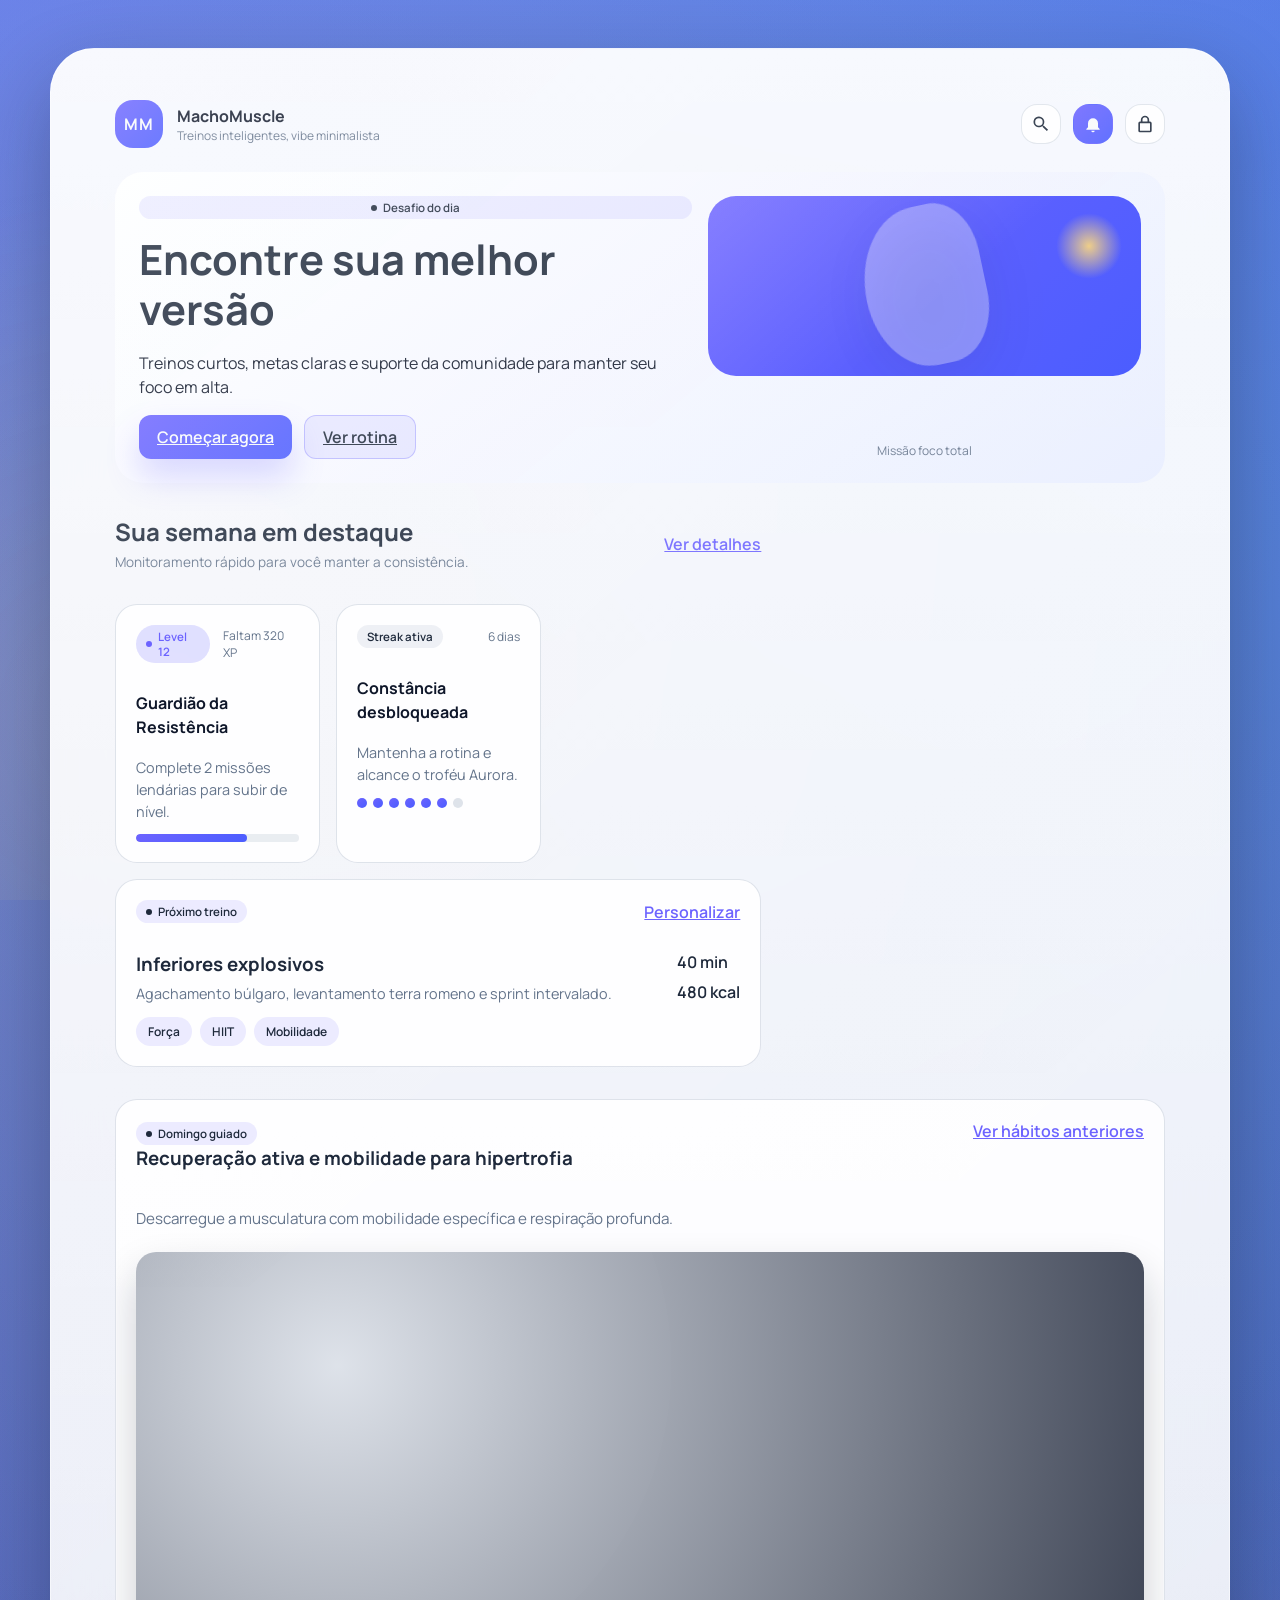
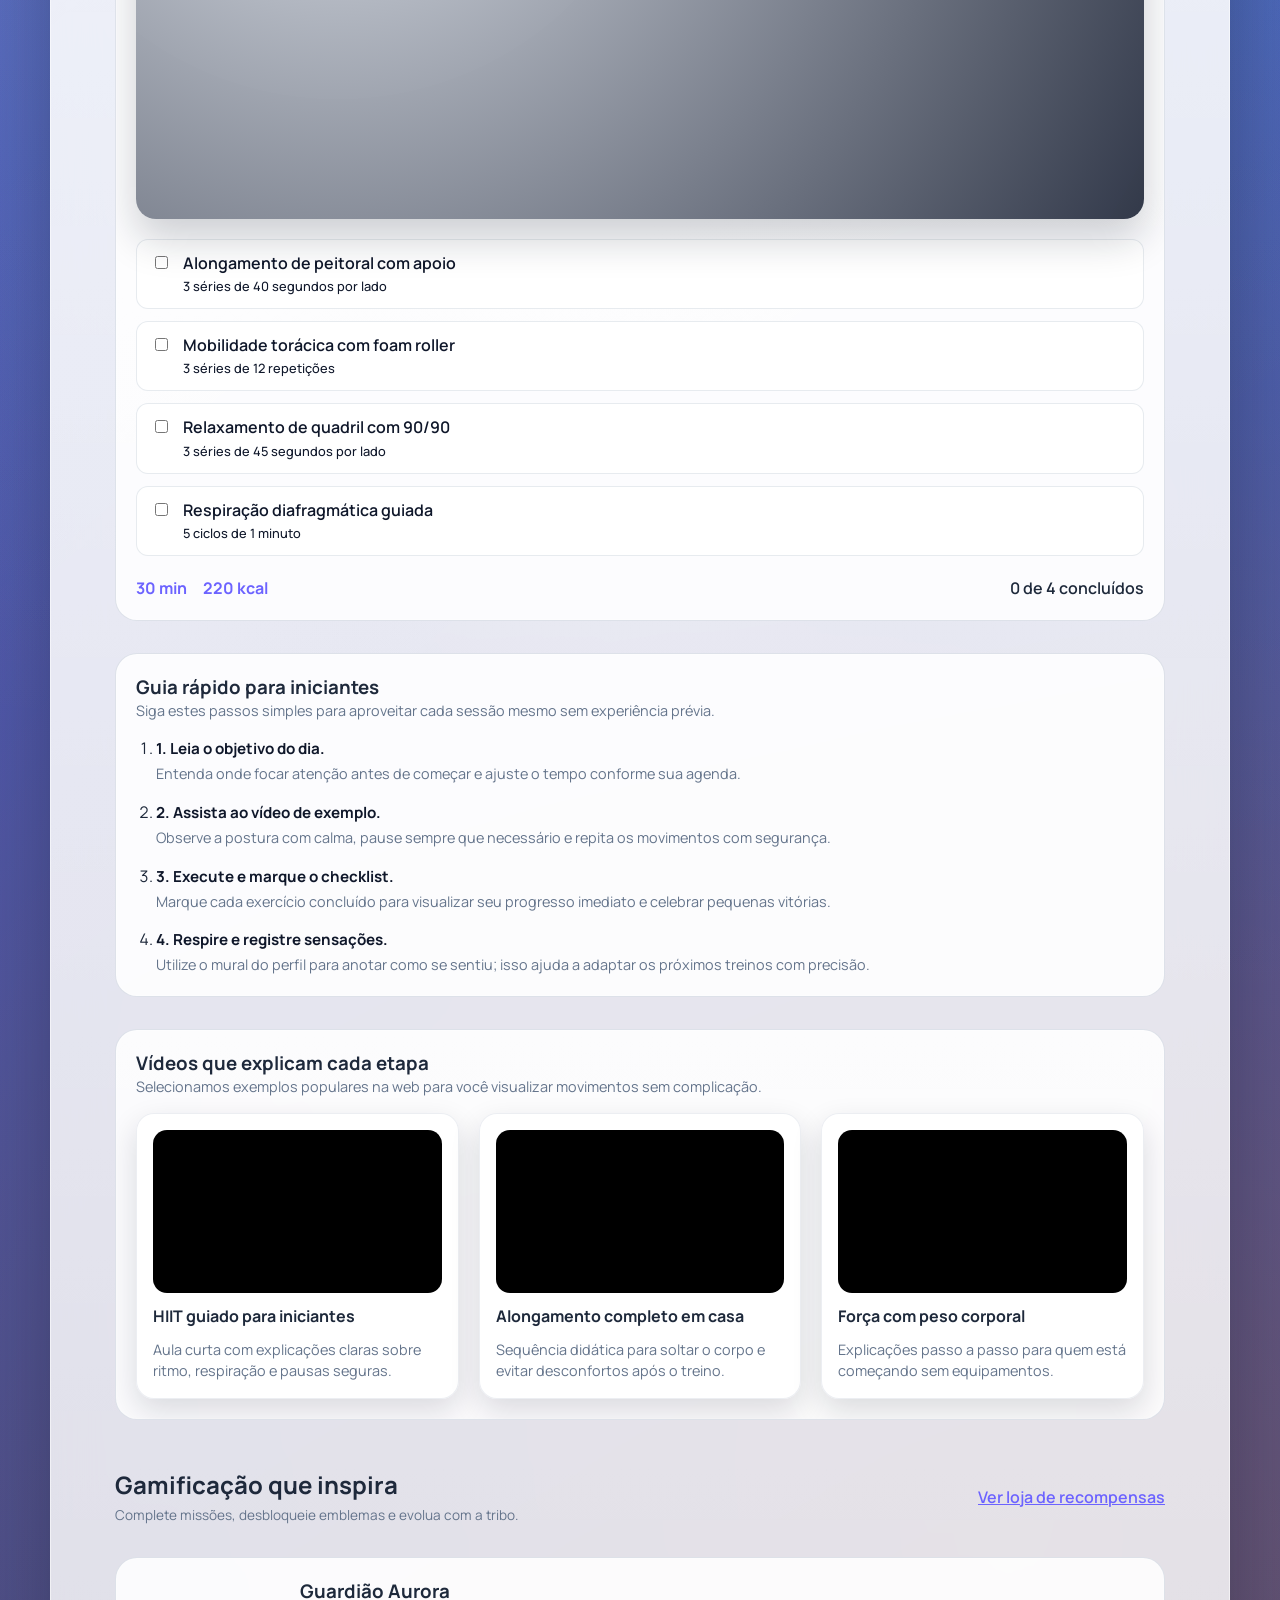
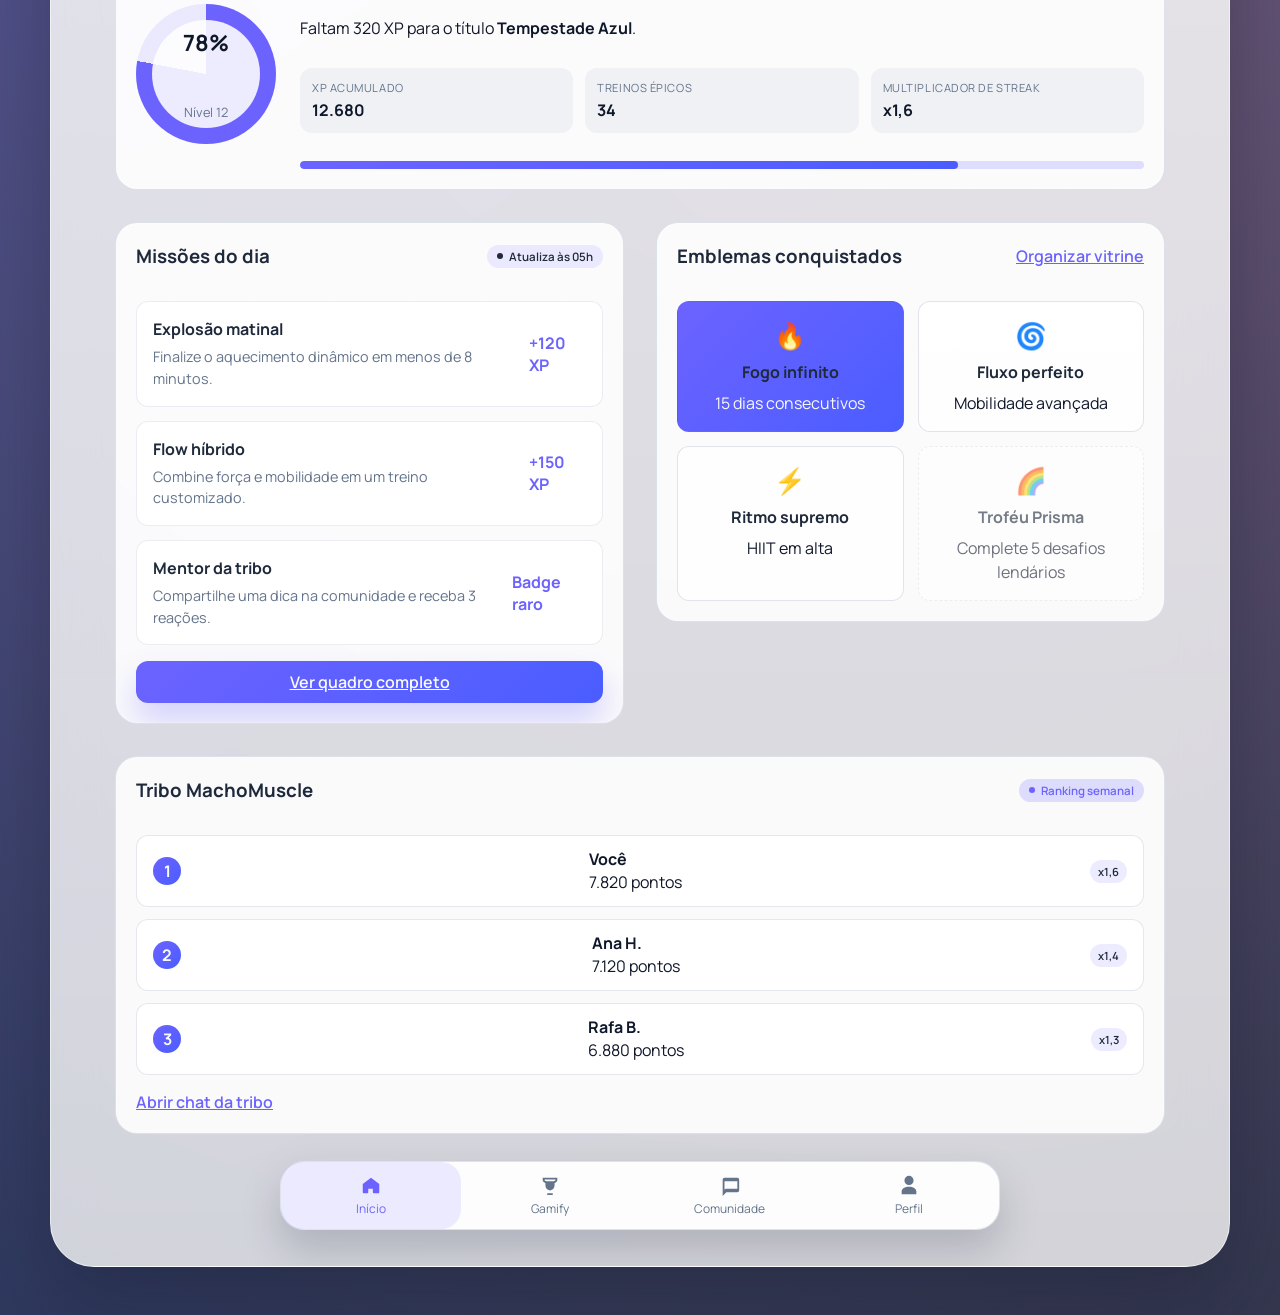
==== commit 50966b88: "feat: add hypertrophy routines and admin id lookup" ====
--- a/index.html
+++ b/index.html
@@ -532,6 +532,7 @@
                 <div>
                   <h2 class="profile__name" id="profileName">Jane Doe</h2>
                   <p class="profile__username" id="profileUsername">@janedoe</p>
+                  <p class="profile__id" id="profileId" aria-live="polite">ID pessoal: MM-001</p>
                   <div class="profile__tags">
                     <span class="chip chip--accent">Nível 12</span>
                     <span class="chip chip--soft">Streak 6 dias</span>
--- a/styles.css
+++ b/styles.css
@@ -1046,6 +1046,13 @@
 .profile__username {
   color: var(--color-text-muted);
   font-size: 0.9rem;
+}
+
+.profile__id {
+  margin: 4px 0 0;
+  font-size: 0.85rem;
+  font-weight: 600;
+  color: var(--color-text-soft);
 }
 
 .profile__bio {
@@ -1502,6 +1509,23 @@
   gap: 14px;
 }
 
+.admin-form__lookup {
+  display: flex;
+  gap: 10px;
+  align-items: center;
+}
+
+.admin-form__lookup input {
+  flex: 1 1 auto;
+}
+
+.admin-form__hint {
+  margin: -6px 0 4px;
+  font-size: 0.8rem;
+  color: var(--color-text-muted);
+  min-height: 1em;
+}
+
 .admin-form label {
   font-size: 0.85rem;
   font-weight: 600;
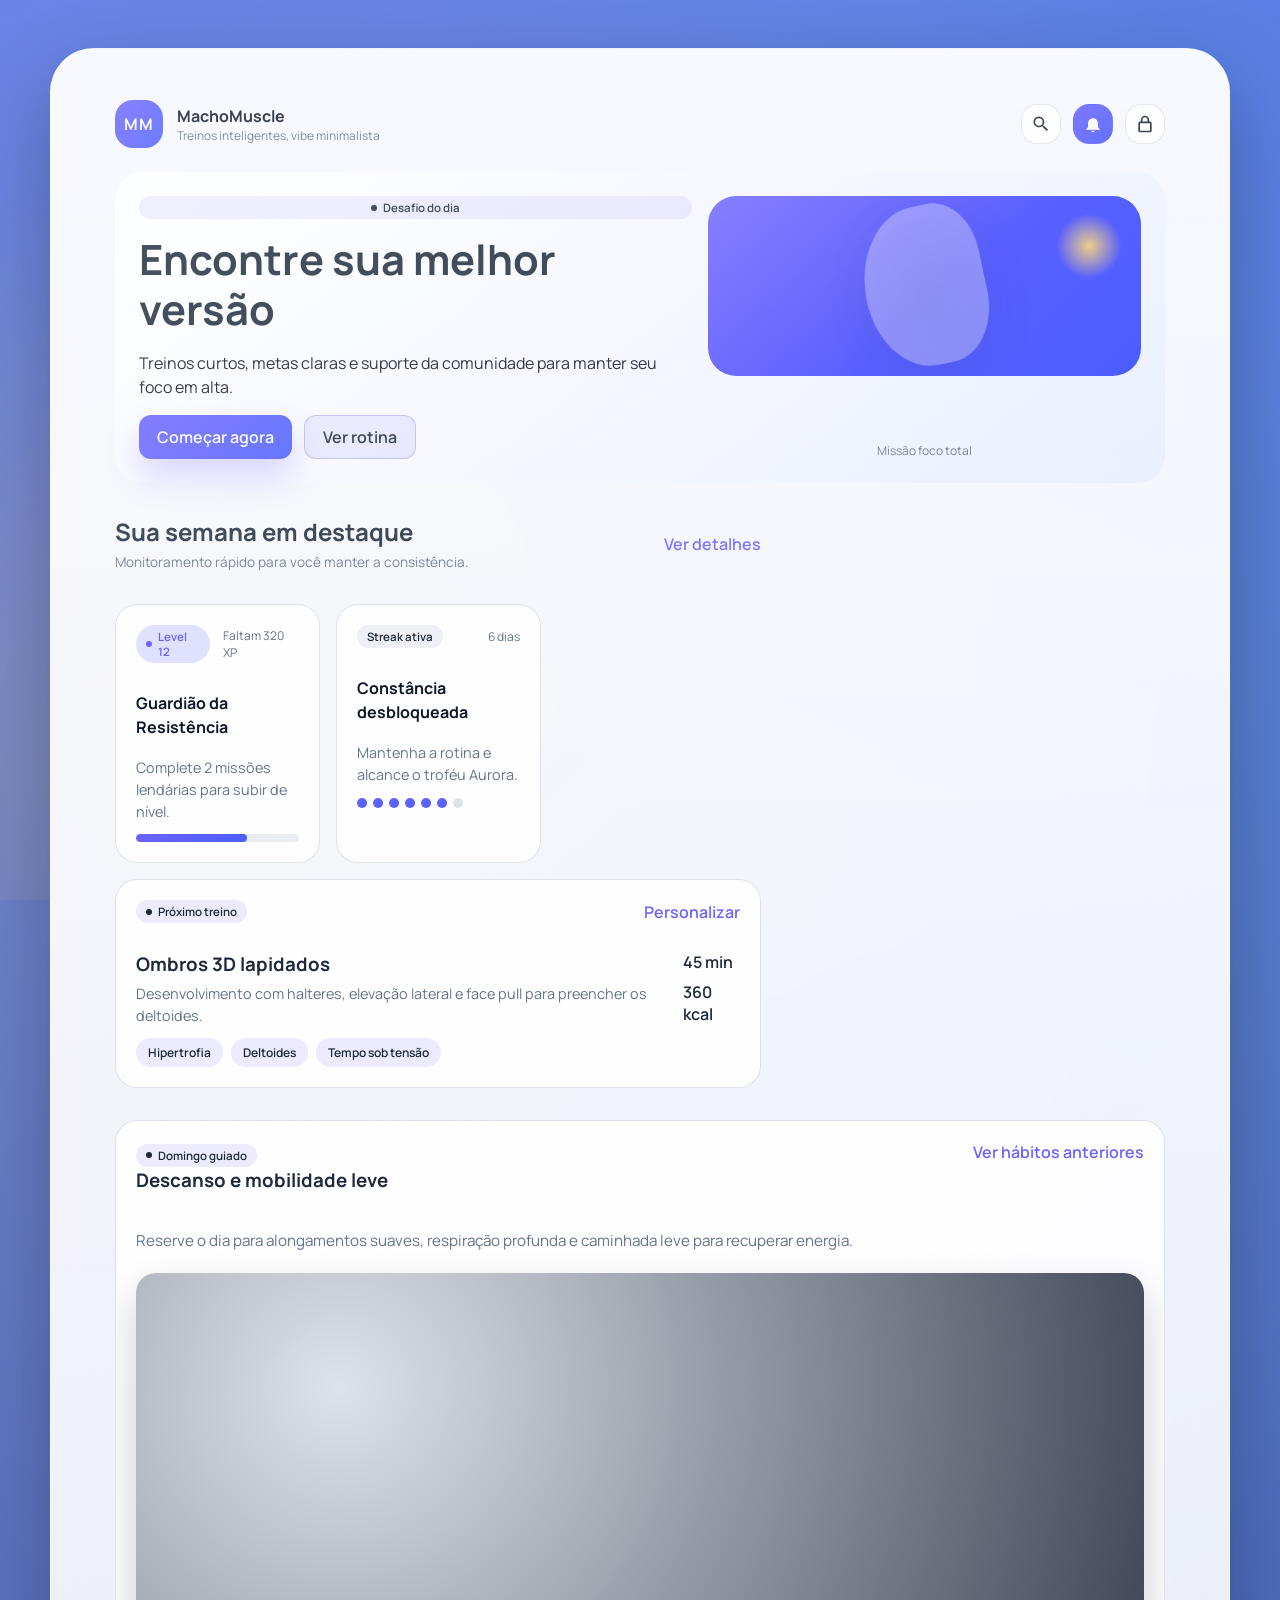
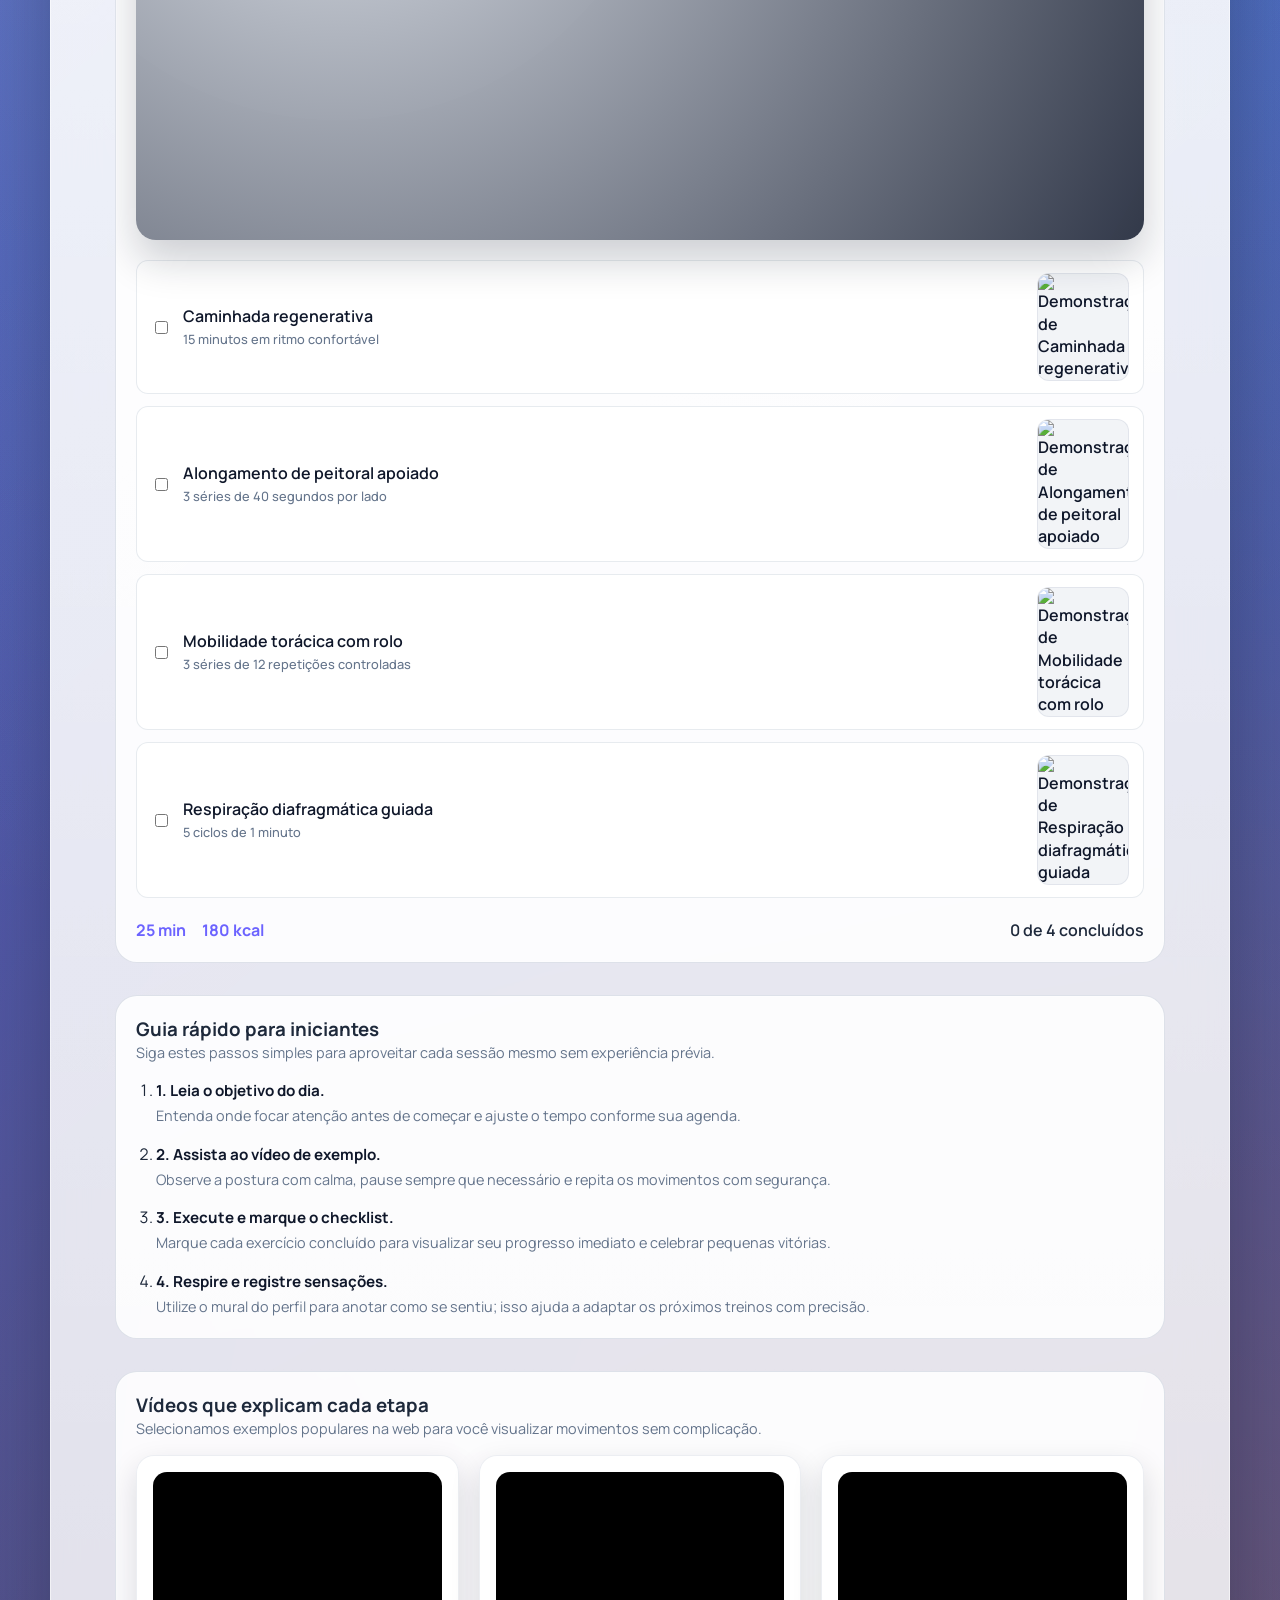
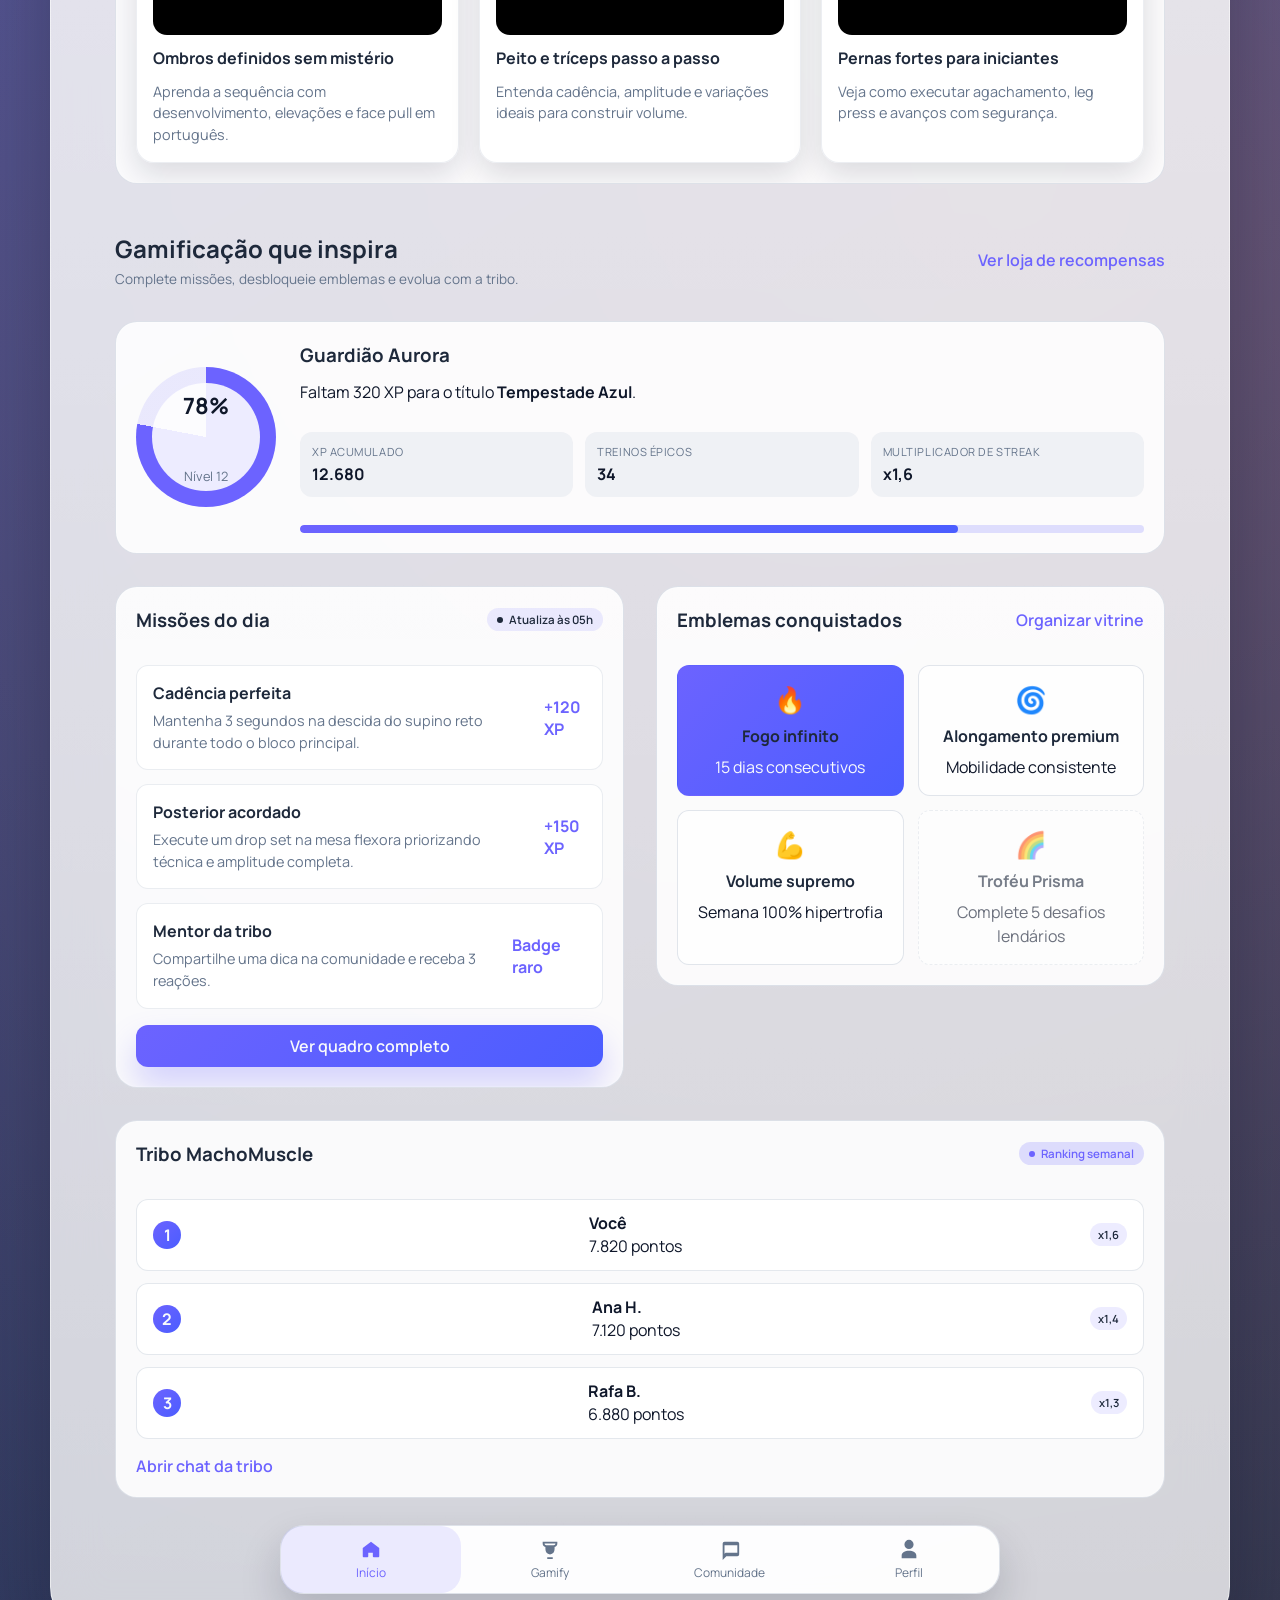
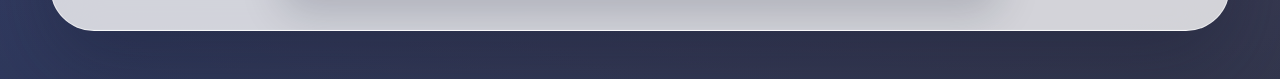
==== commit 176047a3: "Align content with hypertrophy split" ====
--- a/index.html
+++ b/index.html
@@ -52,6 +52,7 @@
       </header>
 
       <main class="screens">
+        <div class="global-message" id="globalMessage" role="status" aria-live="polite" hidden></div>
         <section class="screen screen--active" data-screen="home" aria-label="Início">
           <article class="hero-card">
             <div class="hero-card__content">
@@ -121,17 +122,17 @@
               </div>
               <div class="next-workout">
                 <div>
-                  <h3>Inferiores explosivos</h3>
-                  <p>Agachamento búlgaro, levantamento terra romeno e sprint intervalado.</p>
+                  <h3>Ombros 3D lapidados</h3>
+                  <p>Desenvolvimento com halteres, elevação lateral e face pull para preencher os deltoides.</p>
                   <ul class="chip-list">
-                    <li class="chip">Força</li>
-                    <li class="chip">HIIT</li>
-                    <li class="chip">Mobilidade</li>
+                    <li class="chip">Hipertrofia</li>
+                    <li class="chip">Deltoides</li>
+                    <li class="chip">Tempo sob tensão</li>
                   </ul>
                 </div>
                 <div class="next-workout__meta">
-                  <span>40 min</span>
-                  <span>480 kcal</span>
+                  <span>45 min</span>
+                  <span>360 kcal</span>
                 </div>
               </div>
             </div>
@@ -213,38 +214,38 @@
               <article class="video-card">
                 <div class="video-card__frame">
                   <iframe
-                    src="https://www.youtube.com/embed/ml6cT4AZdqI"
-                    title="HIIT guiado para iniciantes"
+                    src="https://www.youtube.com/embed/5sGOlKn-IxI"
+                    title="Rotina completa de ombros para hipertrofia"
                     loading="lazy"
                     allowfullscreen
                   ></iframe>
                 </div>
-                <h4>HIIT guiado para iniciantes</h4>
-                <p>Aula curta com explicações claras sobre ritmo, respiração e pausas seguras.</p>
+                <h4>Ombros definidos sem mistério</h4>
+                <p>Aprenda a sequência com desenvolvimento, elevações e face pull em português.</p>
               </article>
               <article class="video-card">
                 <div class="video-card__frame">
                   <iframe
-                    src="https://www.youtube.com/embed/UoC_O3HzsH0"
-                    title="Alongamento completo em casa"
+                    src="https://www.youtube.com/embed/m8K3b0UpwOQ"
+                    title="Supino controlado e tríceps guiado"
                     loading="lazy"
                     allowfullscreen
                   ></iframe>
                 </div>
-                <h4>Alongamento completo em casa</h4>
-                <p>Sequência didática para soltar o corpo e evitar desconfortos após o treino.</p>
+                <h4>Peito e tríceps passo a passo</h4>
+                <p>Entenda cadência, amplitude e variações ideais para construir volume.</p>
               </article>
               <article class="video-card">
                 <div class="video-card__frame">
                   <iframe
-                    src="https://www.youtube.com/embed/VHyGqsPOUHs"
-                    title="Força com peso corporal"
+                    src="https://www.youtube.com/embed/COd4IITZ1wk"
+                    title="Treino de pernas com foco em quadríceps"
                     loading="lazy"
                     allowfullscreen
                   ></iframe>
                 </div>
-                <h4>Força com peso corporal</h4>
-                <p>Explicações passo a passo para quem está começando sem equipamentos.</p>
+                <h4>Pernas fortes para iniciantes</h4>
+                <p>Veja como executar agachamento, leg press e avanços com segurança.</p>
               </article>
             </div>
           </section>
@@ -295,15 +296,15 @@
             <ul class="mission-list">
               <li>
                 <div>
-                  <h4>Explosão matinal</h4>
-                  <p>Finalize o aquecimento dinâmico em menos de 8 minutos.</p>
+                  <h4>Cadência perfeita</h4>
+                  <p>Mantenha 3 segundos na descida do supino reto durante todo o bloco principal.</p>
                 </div>
                 <span class="mission-list__reward">+120 XP</span>
               </li>
               <li>
                 <div>
-                  <h4>Flow híbrido</h4>
-                  <p>Combine força e mobilidade em um treino customizado.</p>
+                  <h4>Posterior acordado</h4>
+                  <p>Execute um drop set na mesa flexora priorizando técnica e amplitude completa.</p>
                 </div>
                 <span class="mission-list__reward">+150 XP</span>
               </li>
@@ -331,13 +332,13 @@
               </div>
               <div class="badge-token" data-badge-key="flow">
                 <span class="badge-token__icon">🌀</span>
-                <h4>Fluxo perfeito</h4>
-                <p>Mobilidade avançada</p>
+                <h4>Alongamento premium</h4>
+                <p>Mobilidade consistente</p>
               </div>
               <div class="badge-token" data-badge-key="ritmo">
-                <span class="badge-token__icon">⚡</span>
-                <h4>Ritmo supremo</h4>
-                <p>HIIT em alta</p>
+                <span class="badge-token__icon">💪</span>
+                <h4>Volume supremo</h4>
+                <p>Semana 100% hipertrofia</p>
               </div>
               <div class="badge-token is-locked" data-badge-key="prisma" data-badge-locked="true">
                 <span class="badge-token__icon">🌈</span>
@@ -407,9 +408,9 @@
               <div class="composer__toolbar">
                 <div class="chip-toggle-group" role="group" aria-label="Categorias do post">
                   <button type="button" class="chip-toggle" data-tag="Força">Força</button>
-                  <button type="button" class="chip-toggle" data-tag="Cardio">Cardio</button>
+                  <button type="button" class="chip-toggle" data-tag="Hipertrofia">Hipertrofia</button>
                   <button type="button" class="chip-toggle" data-tag="Mobilidade">Mobilidade</button>
-                  <button type="button" class="chip-toggle" data-tag="Mindset">Mindset</button>
+                  <button type="button" class="chip-toggle" data-tag="Recuperação">Recuperação</button>
                 </div>
                 <button class="button button--primary" type="submit">Postar</button>
               </div>
@@ -417,13 +418,13 @@
           </form>
 
           <div class="feed" id="communityFeed">
-            <article class="post card" data-tags="Força,HIIT">
+            <article class="post card" data-tags="Força,Hipertrofia">
               <div class="post__avatar" aria-hidden="true">AH</div>
               <div class="post__content">
                 <header class="post__header">
                   <div>
                     <h3>Ana H.</h3>
-                    <span class="post__meta">há 2h · Treino HIIT</span>
+                    <span class="post__meta">há 2h · Ombros e deltoides</span>
                   </div>
                   <button class="icon-button" type="button" aria-label="Mais ações">
                     <svg class="icon" viewBox="0 0 24 24" aria-hidden="true">
@@ -434,12 +435,12 @@
                   </button>
                 </header>
                 <p>
-                  Misturei agachamentos com saltos pliométricos e finalizei com corrida curta.
-                  Energia lá em cima! Quem topa um duplo desafio amanhã?
+                  Foquei na cadência lenta do desenvolvimento com halteres e finalizei com elevação
+                  lateral até a falha técnica. Ombros queimando, mas o pump valeu demais!
                 </p>
                 <div class="post__tags">
                   <span class="chip">Força</span>
-                  <span class="chip">HIIT</span>
+                  <span class="chip">Hipertrofia</span>
                 </div>
                 <footer class="post__footer">
                   <button class="post-action" type="button">
@@ -470,25 +471,25 @@
               </div>
             </article>
 
-            <article class="post card" data-tags="Mobilidade,Mindset">
+            <article class="post card" data-tags="Recuperação,Mobilidade">
               <div class="post__avatar" aria-hidden="true">RB</div>
               <div class="post__content">
                 <header class="post__header">
                   <div>
                     <h3>Rafa B.</h3>
-                    <span class="post__meta">há 4h · Mobilidade</span>
+                    <span class="post__meta">há 4h · Recuperação ativa</span>
                   </div>
                 </header>
                 <p>
-                  Fiz a sequência Flow para quadril e ombro. A sensação de leveza é absurda!
-                  Deixei salvo nos destaques do perfil para quem quiser testar.
+                  Fiz alongamentos focados em quadríceps e cadeia posterior para manter a flexibilidade
+                  entre os treinos pesados. Deixei salvo nos destaques para quem quiser acompanhar.
                 </p>
                 <div class="post__media">
-                  <span>Sequência Flow · 18 min</span>
+                  <span>Alongamento guiado · 18 min</span>
                 </div>
                 <div class="post__tags">
+                  <span class="chip">Recuperação</span>
                   <span class="chip">Mobilidade</span>
-                  <span class="chip">Mindset</span>
                 </div>
                 <footer class="post__footer">
                   <button class="post-action" type="button">
@@ -540,8 +541,8 @@
                 </div>
               </div>
               <p class="profile__bio" id="profileBio">
-                Treinos híbridos com foco em mobilidade e força. Em busca do equilíbrio
-                entre intensidade e autocuidado.
+                Rotina guiada para hipertrofia com técnica controlada, descanso estratégico e
+                registro constante da evolução.
               </p>
             </div>
 
@@ -570,7 +571,7 @@
               </div>
               <div class="profile-form__group profile-form__group--full">
                 <label for="bio">Bio</label>
-                <textarea id="bio" name="bio" rows="3" maxlength="160">Treinos híbridos com foco em mobilidade e força. Em busca do equilíbrio entre intensidade e autocuidado.</textarea>
+                <textarea id="bio" name="bio" rows="3" maxlength="160">Rotina guiada para hipertrofia com técnica controlada, descanso estratégico e registro constante da evolução.</textarea>
               </div>
               <div class="profile-form__group profile-form__group--full">
                 <span>Escolha a vibe de cor</span>
@@ -631,12 +632,12 @@
               </header>
               <ul class="profile-feed__list" id="profileHighlights">
                 <li class="profile-feed__item card">
-                  <span class="profile-feed__date">Ontem · Treino híbrido</span>
-                  <p>Completei o combo força + mobilidade com tempo recorde. Sensação de flow total!</p>
+                  <span class="profile-feed__date">Ontem · Peito e tríceps</span>
+                  <p>Supino inclinado controlando 3 segundos na descida. Finalizei com tríceps corda até a falha.</p>
                 </li>
                 <li class="profile-feed__item card">
-                  <span class="profile-feed__date">3 dias atrás · Mindset</span>
-                  <p>Nova playlist para manter a energia elevada durante os sprints finais.</p>
+                  <span class="profile-feed__date">3 dias atrás · Costas e bíceps</span>
+                  <p>Remada curvada pesada e rosca alternada com tempo sob tensão. Pump insano!</p>
                 </li>
               </ul>
               <form class="highlight-form" id="highlightForm">
--- a/styles.css
+++ b/styles.css
@@ -94,6 +94,22 @@
   overflow: hidden;
 }
 
+.app--standalone {
+  min-height: 100vh;
+  padding: clamp(32px, 8vw, 72px) clamp(16px, 6vw, 56px);
+  display: flex;
+  align-items: flex-start;
+  justify-content: center;
+  width: min(100%, 960px);
+  background: linear-gradient(180deg, rgba(255, 255, 255, 0.98), rgba(226, 232, 240, 0.86));
+  box-shadow: none;
+  border-radius: 0;
+}
+
+.app--standalone::before {
+  display: none;
+}
+
 .app::before {
   content: '';
   position: absolute;
@@ -183,6 +199,7 @@
   padding: 10px 18px;
   font-weight: 600;
   transition: transform 0.25s ease, box-shadow 0.25s ease, filter 0.25s ease;
+  text-decoration: none;
 }
 
 .button--primary {
@@ -211,6 +228,13 @@
   color: var(--accent-color);
   font-weight: 600;
   padding: 0;
+  text-decoration: none;
+}
+
+.text-button:hover,
+.text-button:focus-visible {
+  text-decoration: none;
+  filter: brightness(1.1);
 }
 
 .screens {
@@ -552,7 +576,7 @@
 
 .checklist__item {
   display: flex;
-  align-items: flex-start;
+  align-items: stretch;
   gap: 12px;
   background: var(--color-surface-strong);
   border-radius: var(--radius-sm);
@@ -567,7 +591,14 @@
   margin-top: 4px;
 }
 
-.checklist__item span {
+.checklist__content {
+  display: flex;
+  align-items: center;
+  gap: 12px;
+  width: 100%;
+}
+
+.checklist__text {
   flex: 1;
   color: var(--color-text);
 }
@@ -578,6 +609,35 @@
   font-size: 0.8rem;
   color: var(--color-text-muted);
   font-weight: 500;
+}
+
+.checklist__media {
+  flex: 0 0 92px;
+  max-width: 92px;
+  border-radius: 12px;
+  overflow: hidden;
+  background: rgba(148, 163, 184, 0.12);
+  border: 1px solid rgba(148, 163, 184, 0.18);
+}
+
+.checklist__media img {
+  width: 100%;
+  height: 100%;
+  object-fit: cover;
+  display: block;
+}
+
+@media (max-width: 520px) {
+  .checklist__content {
+    flex-direction: column;
+    align-items: flex-start;
+  }
+
+  .checklist__media {
+    flex: none;
+    max-width: 100%;
+    width: 100%;
+  }
 }
 
 .daily-training__footer {
@@ -1394,6 +1454,234 @@
   gap: 24px;
 }
 
+.planner-layout {
+  display: grid;
+  gap: 24px;
+}
+
+.planner-panel {
+  background: rgba(255, 255, 255, 0.75);
+  border: 1px solid rgba(148, 163, 184, 0.22);
+  border-radius: 20px;
+  padding: 20px;
+  display: flex;
+  flex-direction: column;
+  gap: 16px;
+  backdrop-filter: blur(20px);
+  box-shadow: 0 24px 40px rgba(15, 23, 42, 0.08);
+}
+
+.planner-panel__header {
+  display: flex;
+  flex-direction: column;
+  gap: 6px;
+}
+
+.planner-panel__header p {
+  color: var(--color-text-muted);
+  font-size: 0.85rem;
+}
+
+.planner-palette {
+  display: grid;
+  gap: 12px;
+  grid-template-columns: repeat(auto-fit, minmax(180px, 1fr));
+}
+
+.planner-block {
+  display: flex;
+  flex-direction: column;
+  gap: 6px;
+  align-items: flex-start;
+  padding: 16px;
+  border-radius: 16px;
+  border: 1px solid rgba(148, 163, 184, 0.28);
+  background: rgba(248, 250, 252, 0.86);
+  color: var(--color-text);
+  font-weight: 600;
+  cursor: grab;
+  transition: transform 0.2s ease, box-shadow 0.2s ease, border-color 0.2s ease;
+  text-align: left;
+  text-decoration: none;
+}
+
+.planner-block:active {
+  cursor: grabbing;
+}
+
+.planner-block--palette {
+  background: rgba(108, 99, 255, 0.08);
+  border: 1px solid rgba(108, 99, 255, 0.18);
+}
+
+.planner-block.is-selected,
+.planner-block--palette.is-active {
+  border-color: var(--accent-color);
+  box-shadow: 0 18px 36px rgba(108, 99, 255, 0.18);
+  background: rgba(108, 99, 255, 0.16);
+}
+
+.planner-block__title {
+  font-size: 0.95rem;
+}
+
+.planner-block__subtitle {
+  font-size: 0.8rem;
+  color: var(--color-text-muted);
+  font-weight: 500;
+}
+
+.planner-grid {
+  display: grid;
+  gap: 16px;
+  grid-template-columns: repeat(auto-fit, minmax(220px, 1fr));
+}
+
+.planner-day {
+  display: flex;
+  flex-direction: column;
+  gap: 12px;
+}
+
+.planner-day__header {
+  display: flex;
+  justify-content: space-between;
+  align-items: center;
+  color: var(--color-text-soft);
+  font-size: 0.8rem;
+  letter-spacing: 0.08em;
+  text-transform: uppercase;
+}
+
+.planner-day__body {
+  display: flex;
+  flex-direction: column;
+  gap: 12px;
+}
+
+.planner-day__summary {
+  font-size: 0.85rem;
+  color: var(--color-text-muted);
+  min-height: 2.8em;
+}
+
+.planner-slot {
+  border-radius: 18px;
+  border: 1px dashed rgba(148, 163, 184, 0.35);
+  background: rgba(248, 250, 252, 0.72);
+  padding: 14px;
+  min-height: 120px;
+  display: flex;
+  align-items: stretch;
+  transition: border-color 0.2s ease, background-color 0.2s ease, box-shadow 0.2s ease;
+}
+
+.planner-slot.is-selected {
+  border-color: var(--accent-color);
+  box-shadow: 0 16px 32px rgba(79, 70, 229, 0.16);
+}
+
+.planner-slot.is-over {
+  border-color: var(--accent-color);
+  background: rgba(108, 99, 255, 0.12);
+}
+
+.planner-panel--details {
+  gap: 18px;
+}
+
+.planner-details__focus {
+  font-size: 1.05rem;
+  font-weight: 700;
+  color: var(--color-text);
+}
+
+.planner-details__summary {
+  color: var(--color-text-muted);
+  font-size: 0.9rem;
+}
+
+.planner-details__list {
+  list-style: none;
+  padding: 0;
+  margin: 0;
+  display: flex;
+  flex-direction: column;
+  gap: 10px;
+}
+
+.planner-details__list li {
+  display: flex;
+  flex-direction: column;
+  gap: 4px;
+  padding: 10px 12px;
+  border-radius: 12px;
+  background: rgba(148, 163, 184, 0.12);
+}
+
+.planner-details__list span {
+  font-size: 0.85rem;
+  color: var(--color-text-muted);
+}
+
+.planner-actions {
+  display: flex;
+  flex-wrap: wrap;
+  gap: 12px;
+  justify-content: space-between;
+}
+
+.planner-actions .button {
+  flex: 1 1 160px;
+  justify-content: center;
+}
+
+@media (min-width: 960px) {
+  .planner-layout {
+    grid-template-columns: minmax(220px, 0.9fr) minmax(300px, 1.2fr) minmax(220px, 0.8fr);
+    align-items: start;
+  }
+
+  .planner-panel--palette {
+    position: sticky;
+    top: 24px;
+  }
+
+  .planner-panel--details {
+    position: sticky;
+    top: 24px;
+  }
+}
+
+.global-message {
+  position: fixed;
+  top: 16px;
+  left: 50%;
+  transform: translate(-50%, -12px);
+  padding: 12px 20px;
+  border-radius: 999px;
+  background: rgba(15, 23, 42, 0.92);
+  color: #fff;
+  border: 1px solid rgba(255, 255, 255, 0.12);
+  box-shadow: 0 26px 40px rgba(15, 23, 42, 0.35);
+  font-weight: 600;
+  letter-spacing: 0.01em;
+  opacity: 0;
+  pointer-events: none;
+  transition: opacity 0.3s ease, transform 0.3s ease;
+  z-index: 1200;
+}
+
+.global-message.is-visible {
+  opacity: 1;
+  transform: translate(-50%, 0);
+}
+
+.global-message.is-fading {
+  opacity: 0;
+  transform: translate(-50%, -12px);
+}
+
 .subpage__content--chat {
   display: grid;
   gap: 20px;
@@ -1620,7 +1908,8 @@
 
 .admin-preview__link:hover,
 .admin-preview__link:focus {
-  text-decoration: underline;
+  text-decoration: none;
+  filter: brightness(1.1);
 }
 .subpage-card {
   box-shadow: inset 0 0 0 1px rgba(255, 255, 255, 0.22);
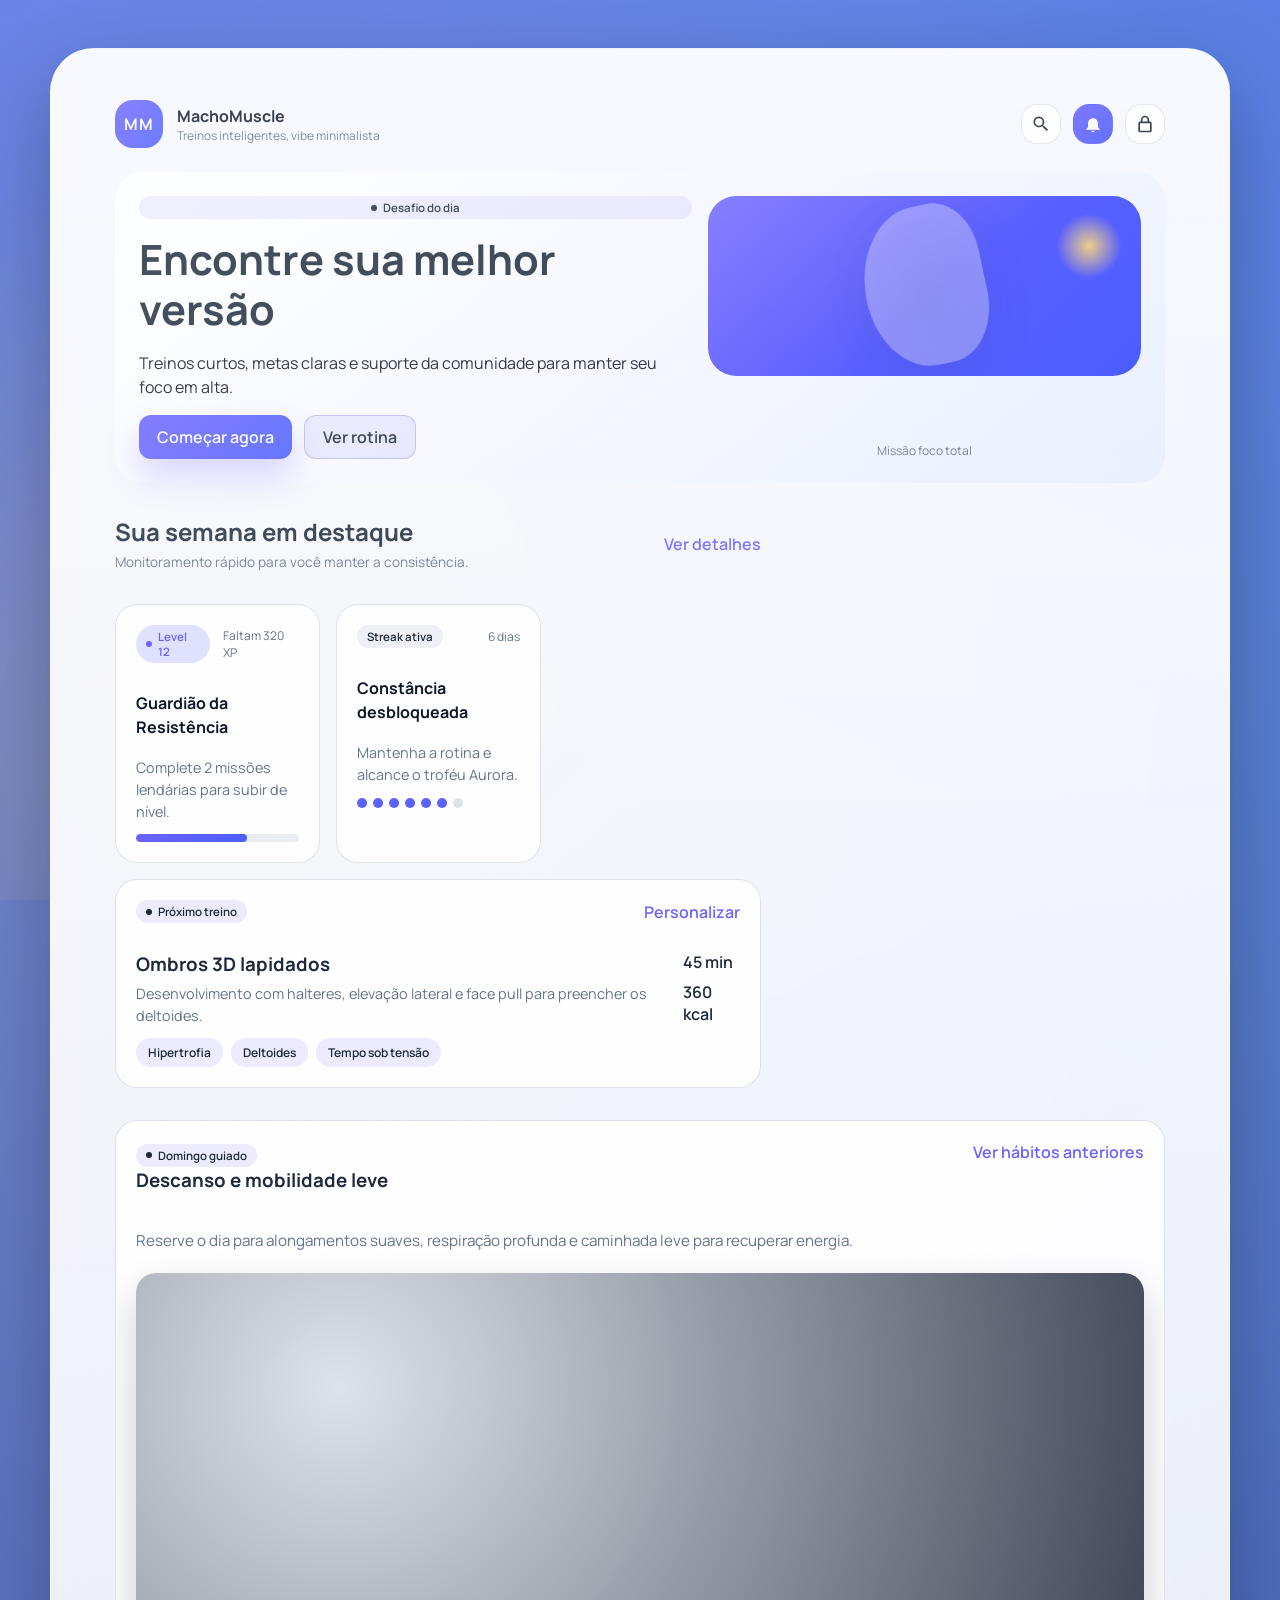
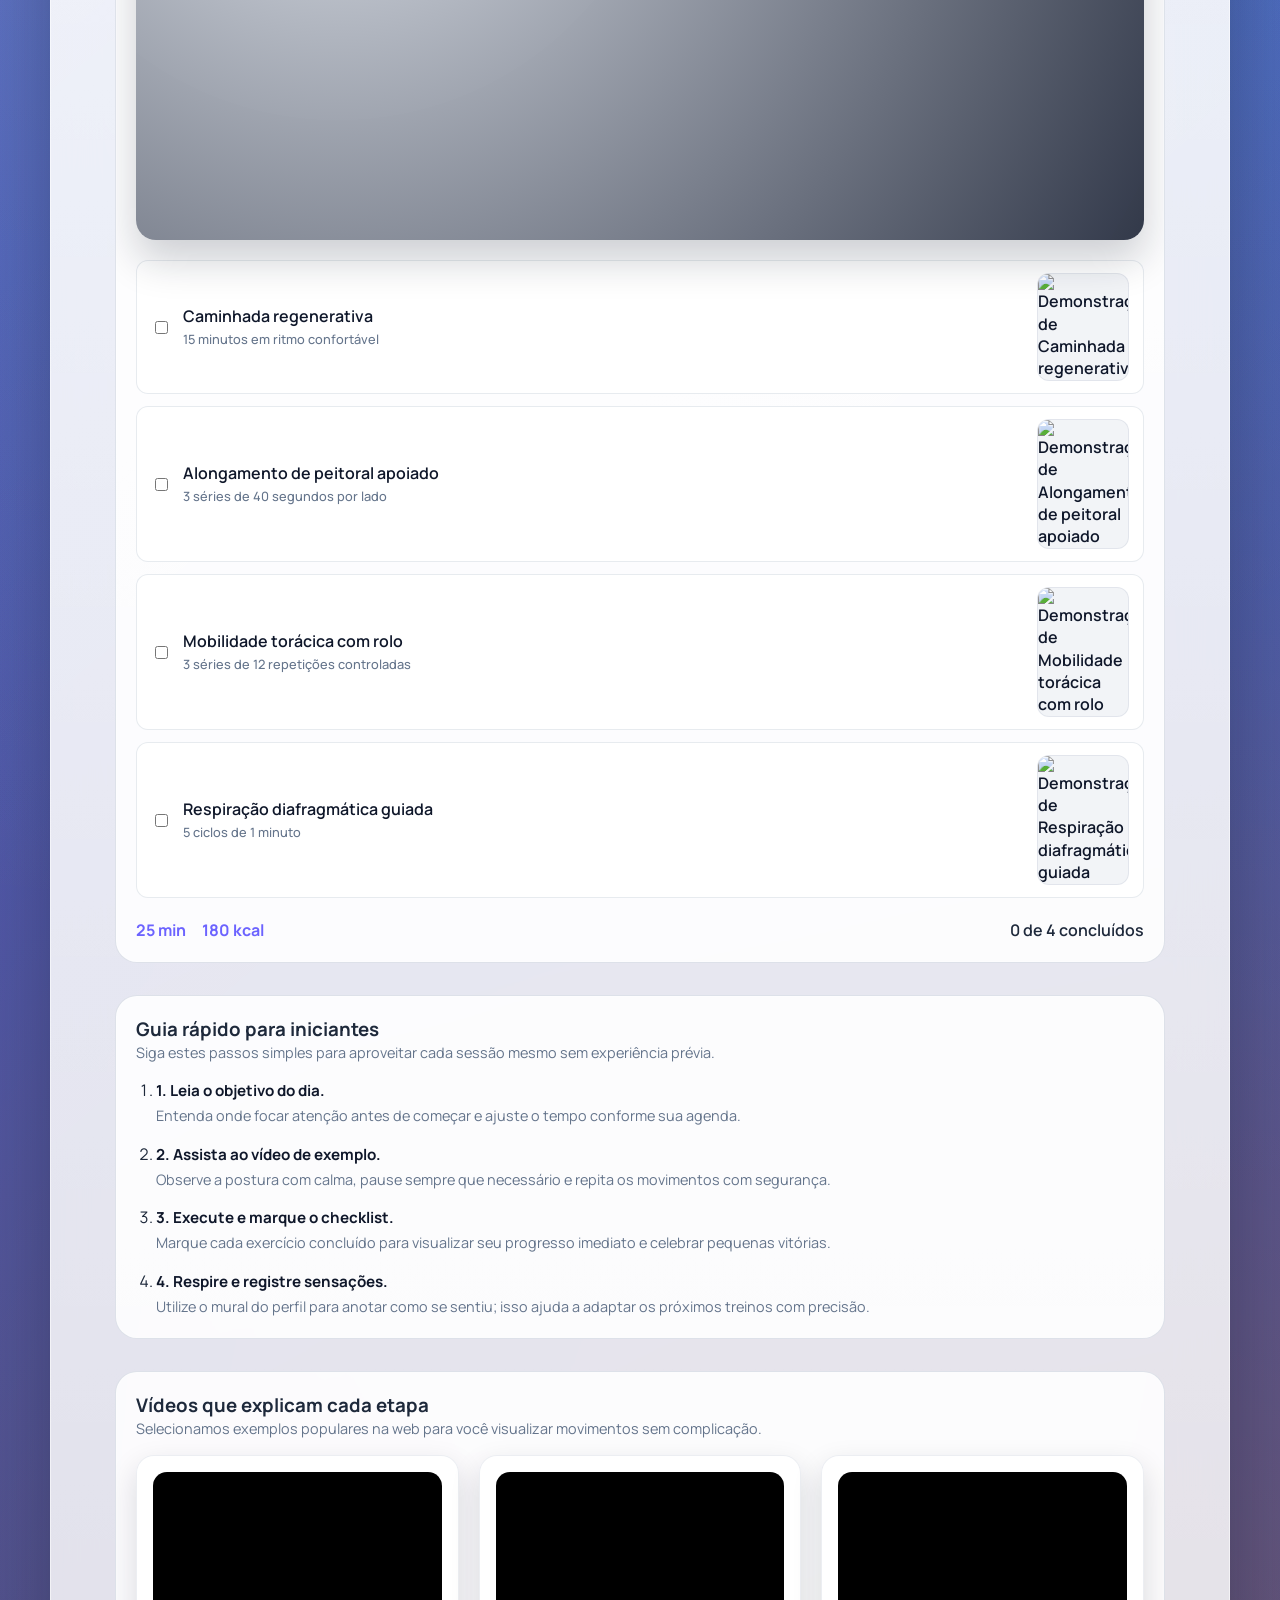
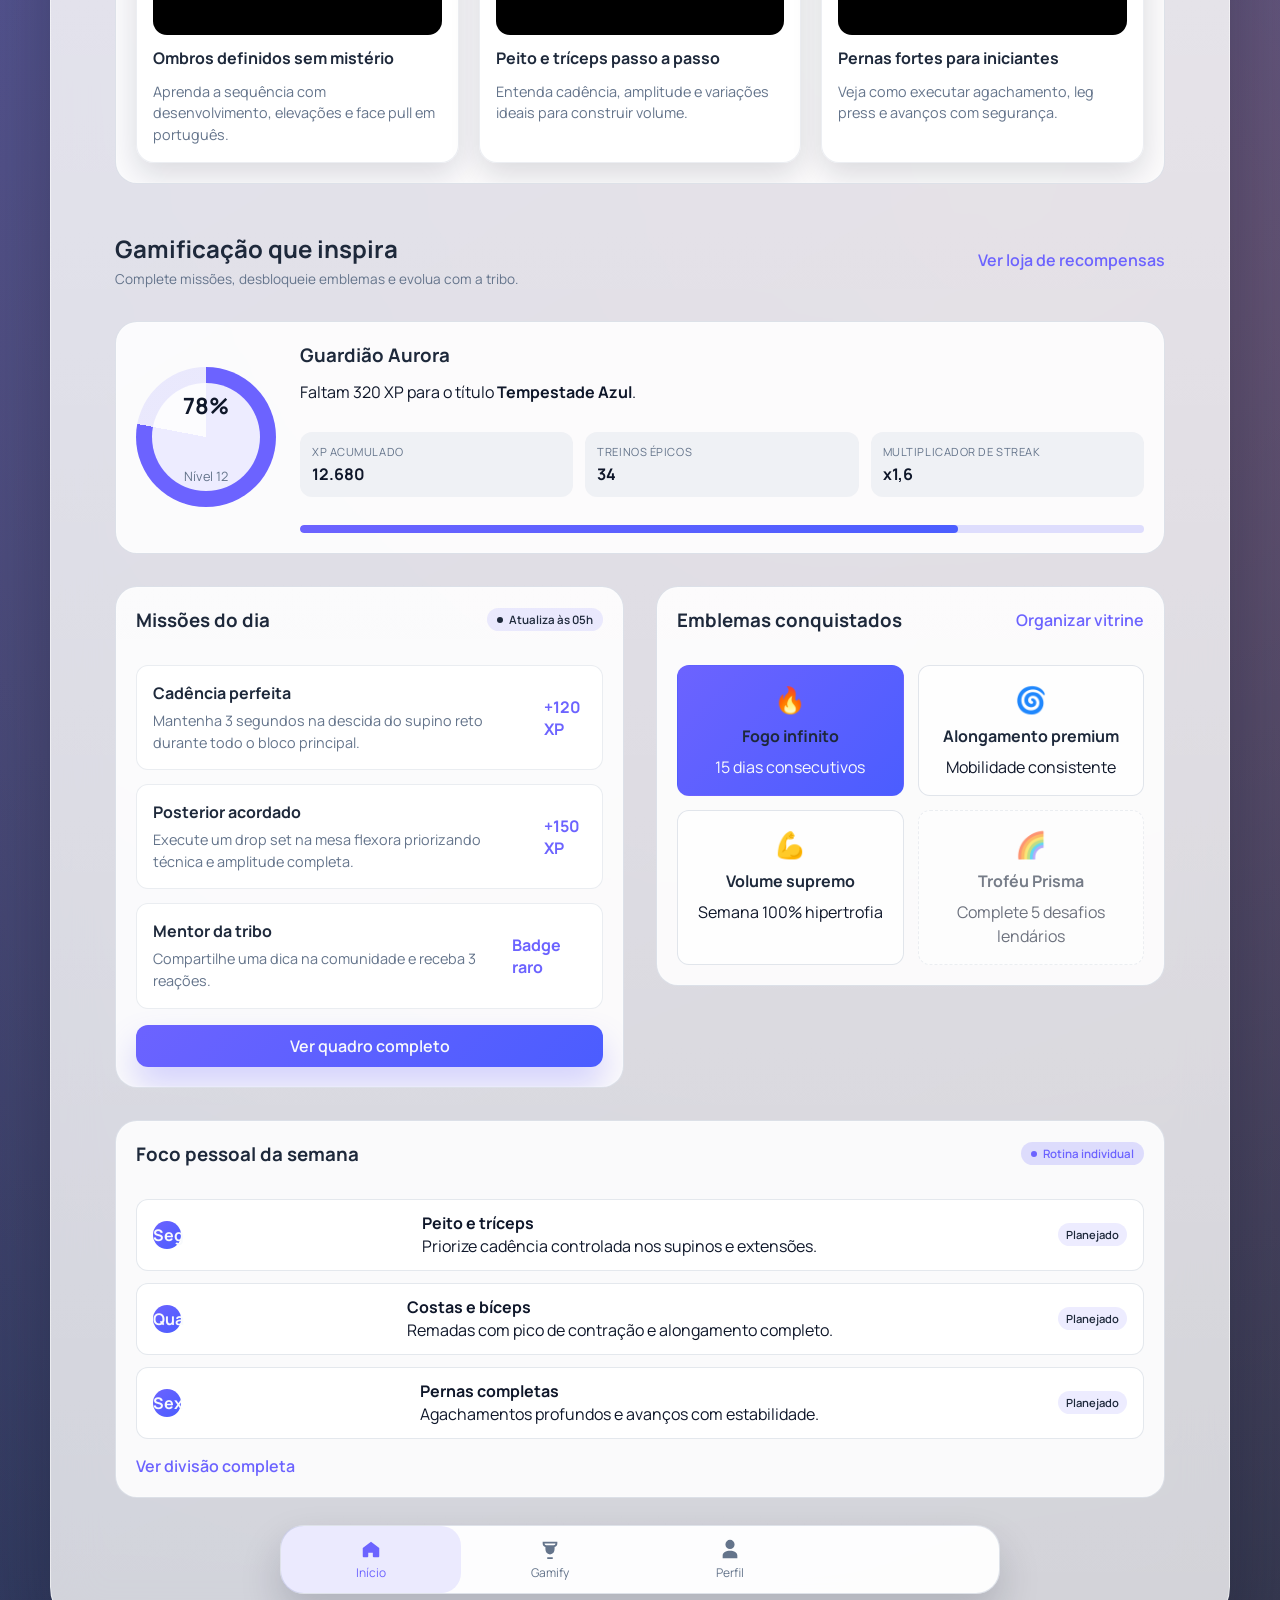
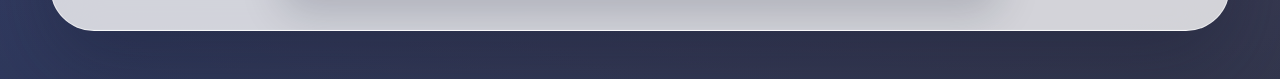
==== commit f246014b: "Refine planner responsiveness and remove social features" ====
--- a/index.html
+++ b/index.html
@@ -350,175 +350,36 @@
 
           <div class="card squad-card">
             <header class="card__header">
-              <h3>Tribo MachoMuscle</h3>
-              <span class="badge badge--accent">Ranking semanal</span>
+              <h3>Foco pessoal da semana</h3>
+              <span class="badge badge--accent">Rotina individual</span>
             </header>
             <ol class="squad-ranking">
               <li>
-                <span class="squad-ranking__position">1</span>
-                <div>
-                  <strong>Você</strong>
-                  <p>7.820 pontos</p>
-                </div>
-                <span class="chip chip--tiny">x1,6</span>
-              </li>
-              <li>
-                <span class="squad-ranking__position">2</span>
-                <div>
-                  <strong>Ana H.</strong>
-                  <p>7.120 pontos</p>
-                </div>
-                <span class="chip chip--tiny">x1,4</span>
-              </li>
-              <li>
-                <span class="squad-ranking__position">3</span>
-                <div>
-                  <strong>Rafa B.</strong>
-                  <p>6.880 pontos</p>
-                </div>
-                <span class="chip chip--tiny">x1,3</span>
+                <span class="squad-ranking__position">Seg</span>
+                <div>
+                  <strong>Peito e tríceps</strong>
+                  <p>Priorize cadência controlada nos supinos e extensões.</p>
+                </div>
+                <span class="chip chip--tiny">Planejado</span>
+              </li>
+              <li>
+                <span class="squad-ranking__position">Qua</span>
+                <div>
+                  <strong>Costas e bíceps</strong>
+                  <p>Remadas com pico de contração e alongamento completo.</p>
+                </div>
+                <span class="chip chip--tiny">Planejado</span>
+              </li>
+              <li>
+                <span class="squad-ranking__position">Sex</span>
+                <div>
+                  <strong>Pernas completas</strong>
+                  <p>Agachamentos profundos e avanços com estabilidade.</p>
+                </div>
+                <span class="chip chip--tiny">Planejado</span>
               </li>
             </ol>
-            <a class="text-button" href="squad-chat.html">Abrir chat da tribo</a>
-          </div>
-        </section>
-
-        <section class="screen" data-screen="community" aria-label="Comunidade">
-          <header class="section-header">
-            <div>
-              <h2>Vibe social</h2>
-              <p>Compartilhe momentos, celebre conquistas e receba apoio instantâneo.</p>
-            </div>
-            <a class="text-button" href="trend-filter.html" data-filter-trigger>
-              <span data-filter-label>Filtrar trends</span>
-            </a>
-          </header>
-
-          <form class="composer card" id="communityComposer" autocomplete="off">
-            <div class="composer__avatar" aria-hidden="true">JD</div>
-            <div class="composer__body">
-              <label class="sr-only" for="composerMessage">Mensagem</label>
-              <textarea
-                id="composerMessage"
-                name="composerMessage"
-                rows="3"
-                placeholder="Como foi seu treino hoje?"
-                required
-              ></textarea>
-              <div class="composer__toolbar">
-                <div class="chip-toggle-group" role="group" aria-label="Categorias do post">
-                  <button type="button" class="chip-toggle" data-tag="Força">Força</button>
-                  <button type="button" class="chip-toggle" data-tag="Hipertrofia">Hipertrofia</button>
-                  <button type="button" class="chip-toggle" data-tag="Mobilidade">Mobilidade</button>
-                  <button type="button" class="chip-toggle" data-tag="Recuperação">Recuperação</button>
-                </div>
-                <button class="button button--primary" type="submit">Postar</button>
-              </div>
-            </div>
-          </form>
-
-          <div class="feed" id="communityFeed">
-            <article class="post card" data-tags="Força,Hipertrofia">
-              <div class="post__avatar" aria-hidden="true">AH</div>
-              <div class="post__content">
-                <header class="post__header">
-                  <div>
-                    <h3>Ana H.</h3>
-                    <span class="post__meta">há 2h · Ombros e deltoides</span>
-                  </div>
-                  <button class="icon-button" type="button" aria-label="Mais ações">
-                    <svg class="icon" viewBox="0 0 24 24" aria-hidden="true">
-                      <circle cx="5" cy="12" r="2"></circle>
-                      <circle cx="12" cy="12" r="2"></circle>
-                      <circle cx="19" cy="12" r="2"></circle>
-                    </svg>
-                  </button>
-                </header>
-                <p>
-                  Foquei na cadência lenta do desenvolvimento com halteres e finalizei com elevação
-                  lateral até a falha técnica. Ombros queimando, mas o pump valeu demais!
-                </p>
-                <div class="post__tags">
-                  <span class="chip">Força</span>
-                  <span class="chip">Hipertrofia</span>
-                </div>
-                <footer class="post__footer">
-                  <button class="post-action" type="button">
-                    <svg class="icon" viewBox="0 0 24 24" aria-hidden="true">
-                      <path
-                        d="M12 21.35l-1.45-1.32C5.4 15.36 2 12.28 2 8.5 2 6 4 4 6.5 4c1.74 0 3.41 1.01 4.13 2.44h.74C13.09 5.01 14.76 4 16.5 4 19 4 21 6 21 8.5c0 3.78-3.4 6.86-8.55 11.54L12 21.35z"
-                      />
-                    </svg>
-                    <span>128</span>
-                  </button>
-                  <button class="post-action" type="button">
-                    <svg class="icon" viewBox="0 0 24 24" aria-hidden="true">
-                      <path
-                        d="M4 4h16a2 2 0 012 2v12a2 2 0 01-2 2H8l-4 4V6a2 2 0 012-2zm2 4v9.17L7.17 16H20V8H6z"
-                      />
-                    </svg>
-                    <span>34</span>
-                  </button>
-                  <button class="post-action" type="button">
-                    <svg class="icon" viewBox="0 0 24 24" aria-hidden="true">
-                      <path
-                        d="M18 16.08c-.76 0-1.44.3-1.96.77L8.91 12.7a3.07 3.07 0 000-1.41l7-3.35a3 3 0 10-.91-1.81l-7 3.35a3 3 0 10.02 4.6l7.11 3.55a3 3 0 102.87-1.55z"
-                      />
-                    </svg>
-                    <span>12</span>
-                  </button>
-                </footer>
-              </div>
-            </article>
-
-            <article class="post card" data-tags="Recuperação,Mobilidade">
-              <div class="post__avatar" aria-hidden="true">RB</div>
-              <div class="post__content">
-                <header class="post__header">
-                  <div>
-                    <h3>Rafa B.</h3>
-                    <span class="post__meta">há 4h · Recuperação ativa</span>
-                  </div>
-                </header>
-                <p>
-                  Fiz alongamentos focados em quadríceps e cadeia posterior para manter a flexibilidade
-                  entre os treinos pesados. Deixei salvo nos destaques para quem quiser acompanhar.
-                </p>
-                <div class="post__media">
-                  <span>Alongamento guiado · 18 min</span>
-                </div>
-                <div class="post__tags">
-                  <span class="chip">Recuperação</span>
-                  <span class="chip">Mobilidade</span>
-                </div>
-                <footer class="post__footer">
-                  <button class="post-action" type="button">
-                    <svg class="icon" viewBox="0 0 24 24" aria-hidden="true">
-                      <path
-                        d="M12 21.35l-1.45-1.32C5.4 15.36 2 12.28 2 8.5 2 6 4 4 6.5 4c1.74 0 3.41 1.01 4.13 2.44h.74C13.09 5.01 14.76 4 16.5 4 19 4 21 6 21 8.5c0 3.78-3.4 6.86-8.55 11.54L12 21.35z"
-                      />
-                    </svg>
-                    <span>98</span>
-                  </button>
-                  <button class="post-action" type="button">
-                    <svg class="icon" viewBox="0 0 24 24" aria-hidden="true">
-                      <path
-                        d="M4 4h16a2 2 0 012 2v12a2 2 0 01-2 2H8l-4 4V6a2 2 0 012-2zm2 4v9.17L7.17 16H20V8H6z"
-                      />
-                    </svg>
-                    <span>20</span>
-                  </button>
-                  <button class="post-action" type="button">
-                    <svg class="icon" viewBox="0 0 24 24" aria-hidden="true">
-                      <path
-                        d="M18 16.08c-.76 0-1.44.3-1.96.77L8.91 12.7a3.07 3.07 0 000-1.41l7-3.35a3 3 0 10-.91-1.81l-7 3.35a3 3 0 10.02 4.6l7.11 3.55a3 3 0 102.87-1.55z"
-                      />
-                    </svg>
-                    <span>9</span>
-                  </button>
-                </footer>
-              </div>
-            </article>
+            <a class="text-button" href="week-detail.html">Ver divisão completa</a>
           </div>
         </section>
 
@@ -626,8 +487,8 @@
             <section class="profile-feed">
               <header class="profile-feed__header">
                 <div>
-                  <h3>Destaques públicos</h3>
-                  <p>Seu mural aberto para a comunidade acompanhar sua evolução.</p>
+                  <h3>Diário pessoal</h3>
+                  <p>Registre momentos importantes apenas para você acompanhar a evolução.</p>
                 </div>
               </header>
               <ul class="profile-feed__list" id="profileHighlights">
@@ -641,15 +502,15 @@
                 </li>
               </ul>
               <form class="highlight-form" id="highlightForm">
-                <label class="sr-only" for="highlightInput">Novo destaque</label>
+                <label class="sr-only" for="highlightInput">Nova anotação</label>
                 <input
                   id="highlightInput"
                   type="text"
                   name="highlight"
                   maxlength="100"
-                  placeholder="Adicionar novo momento ao mural..."
+                  placeholder="Adicionar nova nota ao diário..."
                 />
-                <button class="button button--primary" type="submit">Publicar</button>
+                <button class="button button--primary" type="submit">Salvar nota</button>
               </form>
             </section>
           </div>
@@ -673,14 +534,6 @@
           </svg>
           <span>Gamify</span>
         </button>
-        <button class="tabbar__item" type="button" data-target="community">
-          <svg class="icon" viewBox="0 0 24 24" aria-hidden="true">
-            <path
-              d="M4 4h16a2 2 0 012 2v12a2 2 0 01-2 2H8l-4 4V6a2 2 0 012-2zm2 4v9.17L7.17 16H20V8H6z"
-            />
-          </svg>
-          <span>Comunidade</span>
-        </button>
         <button class="tabbar__item" type="button" data-target="profile">
           <svg class="icon" viewBox="0 0 24 24" aria-hidden="true">
             <path
--- a/styles.css
+++ b/styles.css
@@ -1457,6 +1457,24 @@
 .planner-layout {
   display: grid;
   gap: 24px;
+  grid-template-columns: minmax(0, 1fr);
+  grid-template-areas:
+    'palette'
+    'calendar'
+    'details';
+}
+
+.planner-panel--palette {
+  grid-area: palette;
+}
+
+.planner-panel--calendar {
+  grid-area: calendar;
+  min-width: 0;
+}
+
+.planner-panel--details {
+  grid-area: details;
 }
 
 .planner-panel {
@@ -1469,6 +1487,7 @@
   gap: 16px;
   backdrop-filter: blur(20px);
   box-shadow: 0 24px 40px rgba(15, 23, 42, 0.08);
+  min-width: 0;
 }
 
 .planner-panel__header {
@@ -1485,7 +1504,7 @@
 .planner-palette {
   display: grid;
   gap: 12px;
-  grid-template-columns: repeat(auto-fit, minmax(180px, 1fr));
+  grid-template-columns: repeat(auto-fit, minmax(160px, 1fr));
 }
 
 .planner-block {
@@ -1534,7 +1553,7 @@
 .planner-grid {
   display: grid;
   gap: 16px;
-  grid-template-columns: repeat(auto-fit, minmax(220px, 1fr));
+  grid-template-columns: repeat(auto-fit, minmax(180px, 1fr));
 }
 
 .planner-day {
@@ -1636,9 +1655,23 @@
   justify-content: center;
 }
 
-@media (min-width: 960px) {
+.planner-actions .button[data-has-changes='false'] {
+  opacity: 0.7;
+}
+
+@media (min-width: 720px) {
   .planner-layout {
-    grid-template-columns: minmax(220px, 0.9fr) minmax(300px, 1.2fr) minmax(220px, 0.8fr);
+    grid-template-columns: minmax(0, 1fr) minmax(0, 1fr);
+    grid-template-areas:
+      'palette calendar'
+      'details details';
+  }
+}
+
+@media (min-width: 1040px) {
+  .planner-layout {
+    grid-template-columns: minmax(220px, 0.9fr) minmax(340px, 1.3fr) minmax(220px, 0.8fr);
+    grid-template-areas: 'palette calendar details';
     align-items: start;
   }
 
@@ -2131,6 +2164,175 @@
   cursor: default;
 }
 
+.reward-store {
+  display: flex;
+  flex-direction: column;
+  gap: 40px;
+}
+
+.reward-section {
+  display: flex;
+  flex-direction: column;
+  gap: 24px;
+}
+
+.reward-section__header {
+  display: flex;
+  flex-direction: column;
+  gap: 8px;
+}
+
+.reward-section__header .chip {
+  align-self: flex-start;
+}
+
+.reward-section__grid {
+  display: grid;
+  gap: 24px;
+}
+
+@media (min-width: 720px) {
+  .reward-section__grid {
+    grid-template-columns: repeat(2, minmax(0, 1fr));
+  }
+}
+
+@media (min-width: 1024px) {
+  .reward-section__grid {
+    grid-template-columns: repeat(3, minmax(0, 1fr));
+  }
+}
+
+.reward-card__preview {
+  position: relative;
+  isolation: isolate;
+  display: flex;
+  flex-direction: column;
+  align-items: center;
+  justify-content: center;
+  border-radius: calc(var(--radius-lg) - 8px);
+  padding: 18px;
+  color: var(--accent-contrast);
+  overflow: hidden;
+  box-shadow: 0 22px 42px rgba(59, 130, 246, 0.22);
+}
+
+.reward-card__preview::before {
+  content: "";
+  position: absolute;
+  inset: 0;
+  border-radius: inherit;
+  border: 2px solid rgba(255, 255, 255, 0.4);
+  mix-blend-mode: screen;
+  pointer-events: none;
+}
+
+.reward-card__preview--frame {
+  aspect-ratio: 1 / 1;
+  padding: 24px;
+}
+
+.reward-card__preview--banner {
+  aspect-ratio: 21 / 9;
+  justify-content: flex-end;
+  align-items: flex-start;
+  padding: 24px;
+  box-shadow: 0 18px 32px rgba(99, 102, 241, 0.3);
+}
+
+.reward-card__preview--bundle {
+  aspect-ratio: 4 / 3;
+  justify-content: flex-end;
+  align-items: flex-start;
+  padding: 20px;
+}
+
+.reward-card__preview--flux {
+  background: radial-gradient(circle at 20% 20%, rgba(250, 204, 21, 0.55), transparent 55%),
+    radial-gradient(circle at 80% 30%, rgba(244, 114, 182, 0.6), transparent 60%),
+    linear-gradient(135deg, rgba(59, 130, 246, 0.95), rgba(168, 85, 247, 0.9));
+}
+
+.reward-card__preview--nebula {
+  background: linear-gradient(135deg, rgba(253, 186, 116, 0.9), rgba(251, 191, 36, 0.6)),
+    linear-gradient(225deg, rgba(129, 140, 248, 0.9), rgba(56, 189, 248, 0.7));
+}
+
+.reward-card__preview--skyline {
+  background: radial-gradient(circle at 10% 90%, rgba(96, 165, 250, 0.75), transparent 55%),
+    radial-gradient(circle at 90% 10%, rgba(245, 158, 11, 0.65), transparent 60%),
+    linear-gradient(140deg, rgba(76, 29, 149, 0.92), rgba(30, 64, 175, 0.8));
+}
+
+.reward-card__preview--vortex {
+  background: conic-gradient(from 45deg, rgba(37, 99, 235, 0.3), rgba(56, 189, 248, 0.7), rgba(168, 85, 247, 0.9), rgba(245, 158, 11, 0.6), rgba(37, 99, 235, 0.3));
+}
+
+.reward-card__preview--pulse {
+  background: linear-gradient(120deg, rgba(59, 130, 246, 0.85), rgba(129, 140, 248, 0.9)),
+    radial-gradient(circle, rgba(244, 114, 182, 0.65) 0%, transparent 55%);
+}
+
+.reward-card__preview--spark {
+  background: radial-gradient(circle at 30% 30%, rgba(250, 204, 21, 0.7), transparent 50%),
+    linear-gradient(160deg, rgba(249, 115, 22, 0.85), rgba(192, 38, 211, 0.9));
+}
+
+.reward-card__preview--lounge {
+  background: linear-gradient(135deg, rgba(15, 23, 42, 0.85), rgba(30, 64, 175, 0.85)),
+    radial-gradient(circle at 80% 20%, rgba(168, 85, 247, 0.6), transparent 60%);
+}
+
+.reward-card__label {
+  position: absolute;
+  top: 16px;
+  left: 16px;
+  padding: 6px 12px;
+  border-radius: 999px;
+  background: rgba(255, 255, 255, 0.22);
+  font-size: 0.75rem;
+  font-weight: 700;
+  letter-spacing: 0.04em;
+  text-transform: uppercase;
+  backdrop-filter: blur(6px);
+}
+
+.reward-card__avatar {
+  position: relative;
+  display: flex;
+  align-items: center;
+  justify-content: center;
+  width: 84px;
+  height: 84px;
+  border-radius: 28px;
+  background: rgba(255, 255, 255, 0.18);
+  border: 3px solid rgba(255, 255, 255, 0.65);
+  font-size: 0.9rem;
+  font-weight: 800;
+  color: rgba(17, 24, 39, 0.92);
+  text-align: center;
+}
+
+.reward-card__perks {
+  display: flex;
+  flex-direction: column;
+  gap: 6px;
+  padding-left: 18px;
+  color: var(--color-text-muted);
+}
+
+.reward-card__perks li {
+  list-style: disc;
+}
+
+@media (min-width: 960px) {
+  .reward-card__avatar {
+    width: 96px;
+    height: 96px;
+    font-size: 1rem;
+  }
+}
+
 .badge-selector {
   display: flex;
   flex-direction: column;
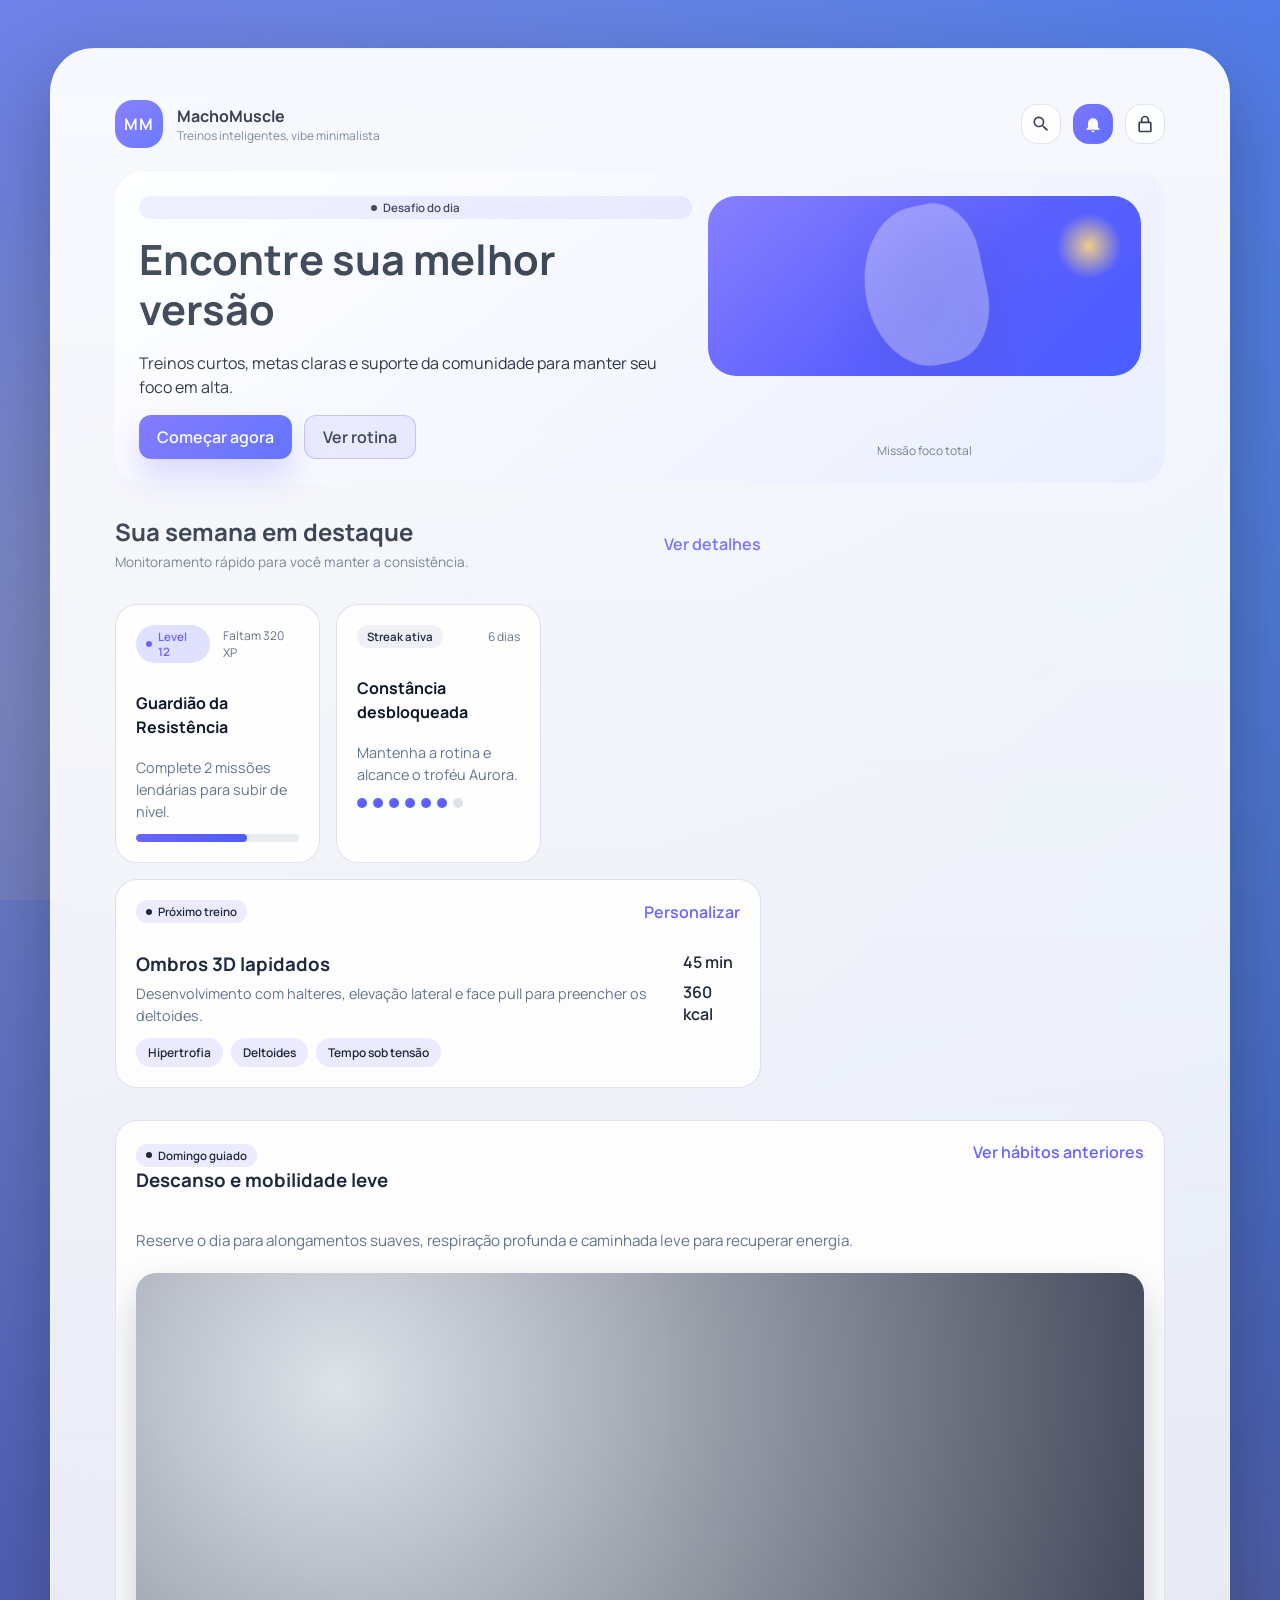
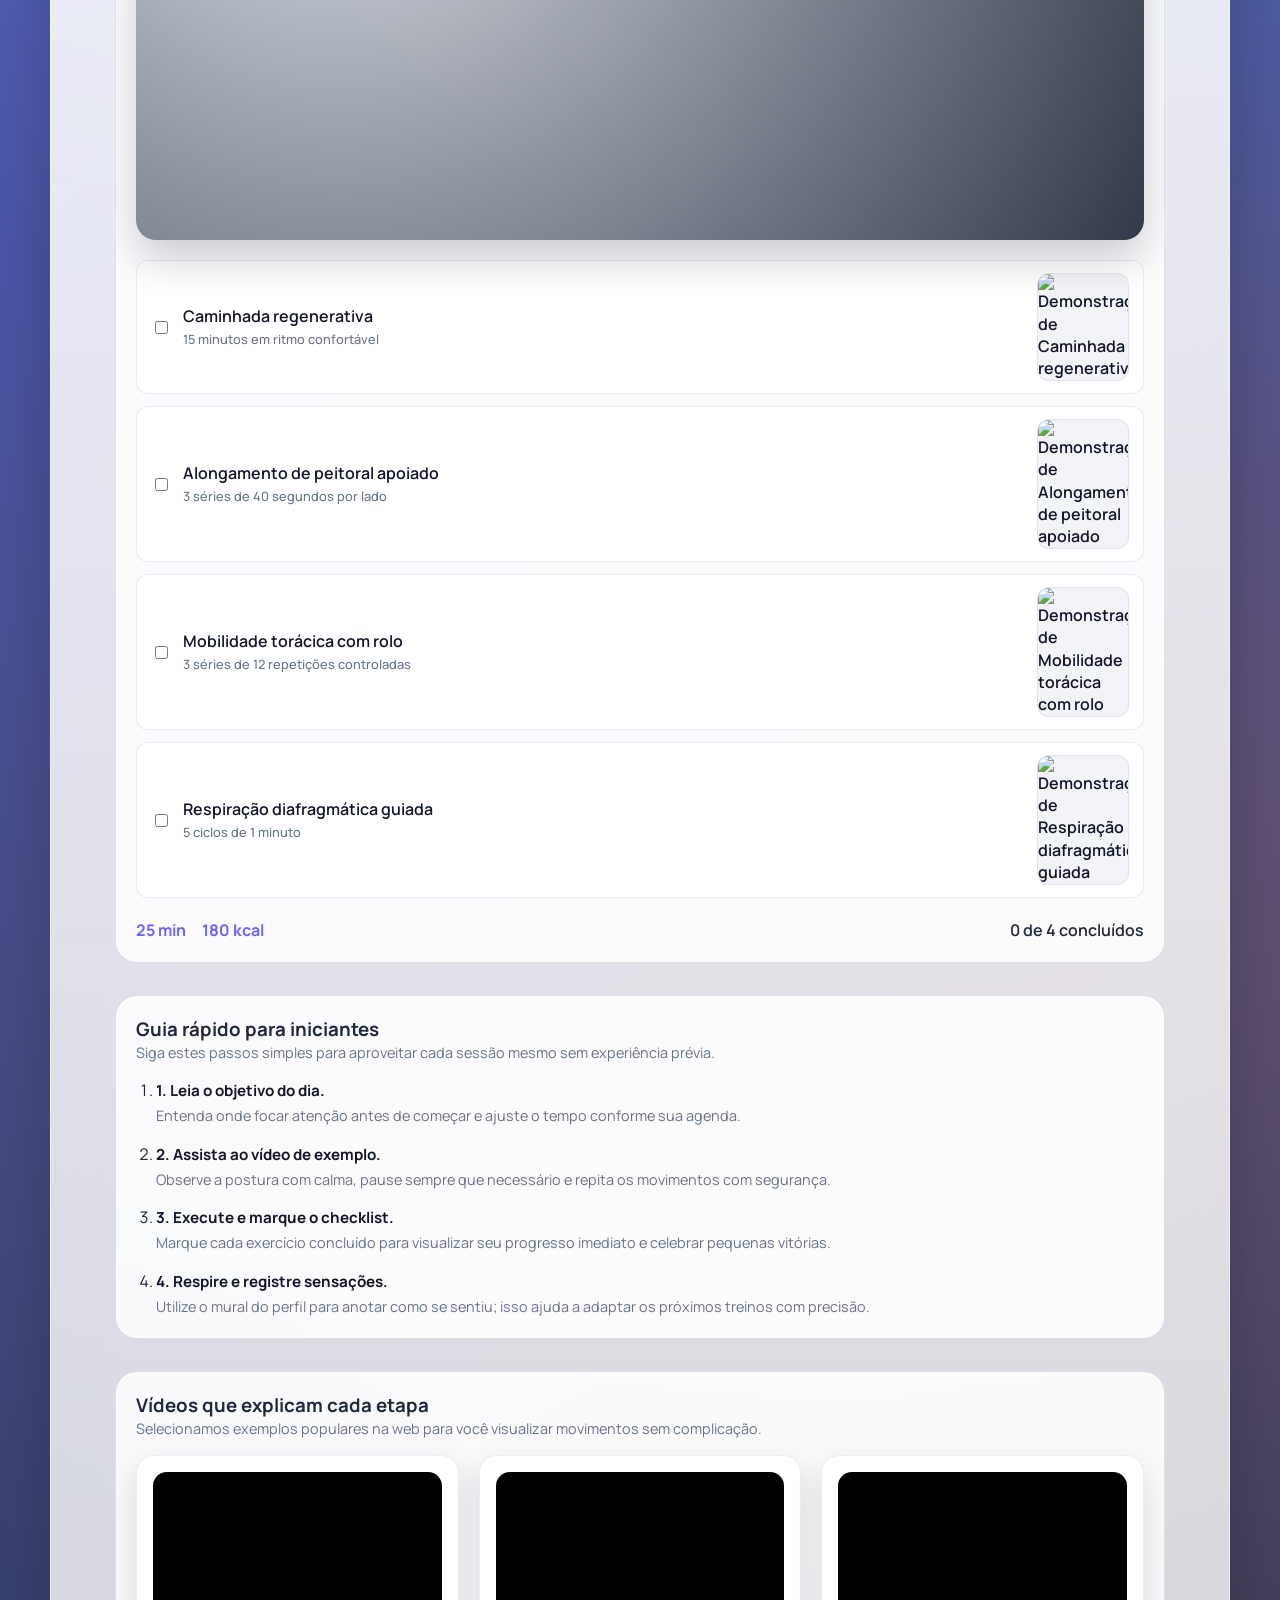
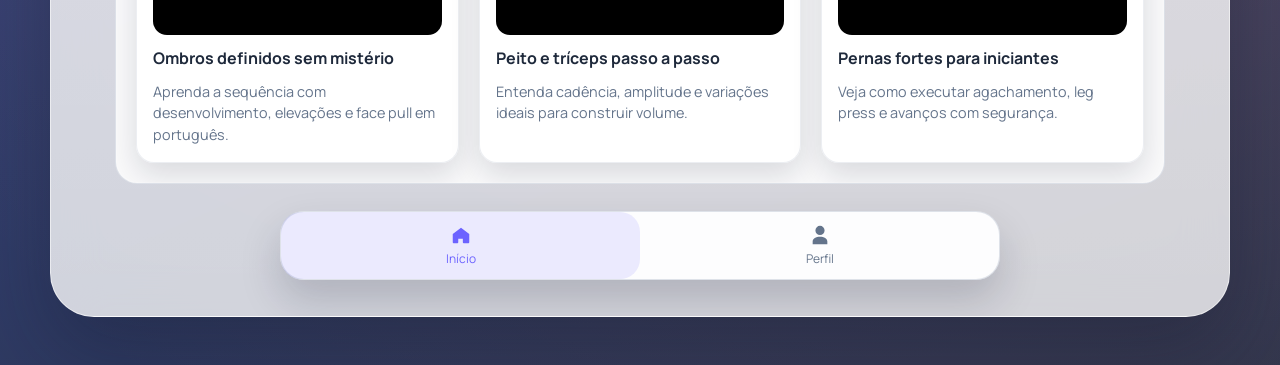
==== commit a872e5ff: "Remove gamification tab and gate profile editing" ====
--- a/index.html
+++ b/index.html
@@ -251,155 +251,33 @@
           </section>
         </section>
 
-        <section class="screen" data-screen="progress" aria-label="Gamificação">
-          <header class="section-header">
-            <div>
-              <h2>Gamificação que inspira</h2>
-              <p>Complete missões, desbloqueie emblemas e evolua com a tribo.</p>
-            </div>
-            <a class="text-button" href="reward-store.html">Ver loja de recompensas</a>
-          </header>
-
-          <div class="card progress-overview">
-            <div class="progress-ring" style="--progress: 0.78" role="img" aria-label="78% do nível atual">
-              <span class="progress-ring__value">78%</span>
-              <span class="progress-ring__caption">Nível 12</span>
-            </div>
-            <div class="progress-overview__details">
-              <h3>Guardião Aurora</h3>
-              <p>Faltam 320 XP para o título <strong>Tempestade Azul</strong>.</p>
-              <dl class="progress-stats">
-                <div>
-                  <dt>XP acumulado</dt>
-                  <dd>12.680</dd>
-                </div>
-                <div>
-                  <dt>Treinos épicos</dt>
-                  <dd>34</dd>
-                </div>
-                <div>
-                  <dt>Multiplicador de streak</dt>
-                  <dd>x1,6</dd>
-                </div>
-              </dl>
-              <div class="progress-bar progress-bar--accent" role="img" aria-label="Progresso geral 78%">
-                <div class="progress-bar__fill" style="--progress: 0.78"></div>
-              </div>
-            </div>
-          </div>
-
-          <div class="card quest-board">
-            <header class="card__header">
-              <h3>Missões do dia</h3>
-              <span class="badge badge--soft">Atualiza às 05h</span>
-            </header>
-            <ul class="mission-list">
-              <li>
-                <div>
-                  <h4>Cadência perfeita</h4>
-                  <p>Mantenha 3 segundos na descida do supino reto durante todo o bloco principal.</p>
-                </div>
-                <span class="mission-list__reward">+120 XP</span>
-              </li>
-              <li>
-                <div>
-                  <h4>Posterior acordado</h4>
-                  <p>Execute um drop set na mesa flexora priorizando técnica e amplitude completa.</p>
-                </div>
-                <span class="mission-list__reward">+150 XP</span>
-              </li>
-              <li>
-                <div>
-                  <h4>Mentor da tribo</h4>
-                  <p>Compartilhe uma dica na comunidade e receba 3 reações.</p>
-                </div>
-                <span class="mission-list__reward">Badge raro</span>
-              </li>
-            </ul>
-            <a class="button button--primary button--block" href="quest-board.html">Ver quadro completo</a>
-          </div>
-
-          <div class="card badge-gallery">
-            <header class="card__header">
-              <h3>Emblemas conquistados</h3>
-              <a class="text-button" href="badge-curation.html">Organizar vitrine</a>
-            </header>
-            <div class="badge-grid">
-              <div class="badge-token is-highlighted" data-badge-key="fogo">
-                <span class="badge-token__icon">🔥</span>
-                <h4>Fogo infinito</h4>
-                <p>15 dias consecutivos</p>
-              </div>
-              <div class="badge-token" data-badge-key="flow">
-                <span class="badge-token__icon">🌀</span>
-                <h4>Alongamento premium</h4>
-                <p>Mobilidade consistente</p>
-              </div>
-              <div class="badge-token" data-badge-key="ritmo">
-                <span class="badge-token__icon">💪</span>
-                <h4>Volume supremo</h4>
-                <p>Semana 100% hipertrofia</p>
-              </div>
-              <div class="badge-token is-locked" data-badge-key="prisma" data-badge-locked="true">
-                <span class="badge-token__icon">🌈</span>
-                <h4>Troféu Prisma</h4>
-                <p>Complete 5 desafios lendários</p>
-              </div>
-            </div>
-          </div>
-
-          <div class="card squad-card">
-            <header class="card__header">
-              <h3>Foco pessoal da semana</h3>
-              <span class="badge badge--accent">Rotina individual</span>
-            </header>
-            <ol class="squad-ranking">
-              <li>
-                <span class="squad-ranking__position">Seg</span>
-                <div>
-                  <strong>Peito e tríceps</strong>
-                  <p>Priorize cadência controlada nos supinos e extensões.</p>
-                </div>
-                <span class="chip chip--tiny">Planejado</span>
-              </li>
-              <li>
-                <span class="squad-ranking__position">Qua</span>
-                <div>
-                  <strong>Costas e bíceps</strong>
-                  <p>Remadas com pico de contração e alongamento completo.</p>
-                </div>
-                <span class="chip chip--tiny">Planejado</span>
-              </li>
-              <li>
-                <span class="squad-ranking__position">Sex</span>
-                <div>
-                  <strong>Pernas completas</strong>
-                  <p>Agachamentos profundos e avanços com estabilidade.</p>
-                </div>
-                <span class="chip chip--tiny">Planejado</span>
-              </li>
-            </ol>
-            <a class="text-button" href="week-detail.html">Ver divisão completa</a>
-          </div>
-        </section>
-
         <section class="screen" data-screen="profile" aria-label="Perfil">
           <div class="profile card">
             <div class="profile__header">
               <div class="profile__cover" aria-hidden="true">
                 <span class="profile__spark"></span>
               </div>
-              <div class="profile__identity">
-                <div class="profile__avatar" id="profileAvatar" aria-hidden="true">JD</div>
-                <div>
-                  <h2 class="profile__name" id="profileName">Jane Doe</h2>
-                  <p class="profile__username" id="profileUsername">@janedoe</p>
-                  <p class="profile__id" id="profileId" aria-live="polite">ID pessoal: MM-001</p>
-                  <div class="profile__tags">
-                    <span class="chip chip--accent">Nível 12</span>
-                    <span class="chip chip--soft">Streak 6 dias</span>
+              <div class="profile__toolbar">
+                <div class="profile__identity">
+                  <div class="profile__avatar" id="profileAvatar" aria-hidden="true">JD</div>
+                  <div>
+                    <h2 class="profile__name" id="profileName">Jane Doe</h2>
+                    <p class="profile__username" id="profileUsername">@janedoe</p>
+                    <p class="profile__id" id="profileId" aria-live="polite">ID pessoal: MM-001</p>
+                    <div class="profile__tags">
+                      <span class="chip chip--accent">Nível 12</span>
+                      <span class="chip chip--soft">Streak 6 dias</span>
+                    </div>
                   </div>
                 </div>
+                <button
+                  class="button button--ghost profile__edit-toggle"
+                  type="button"
+                  id="profileEditToggle"
+                  aria-pressed="false"
+                >
+                  Editar perfil
+                </button>
               </div>
               <p class="profile__bio" id="profileBio">
                 Rotina guiada para hipertrofia com técnica controlada, descanso estratégico e
@@ -407,7 +285,7 @@
               </p>
             </div>
 
-            <form class="profile-form" id="profileForm">
+            <form class="profile-form profile-form--locked" id="profileForm">
               <div class="profile-form__group">
                 <label for="displayName">Nome exibido</label>
                 <input
@@ -417,6 +295,7 @@
                   value="Jane Doe"
                   maxlength="30"
                   autocomplete="name"
+                  disabled
                 />
               </div>
               <div class="profile-form__group">
@@ -428,11 +307,18 @@
                   value="janedoe"
                   maxlength="18"
                   autocomplete="nickname"
+                  disabled
                 />
               </div>
               <div class="profile-form__group profile-form__group--full">
                 <label for="bio">Bio</label>
-                <textarea id="bio" name="bio" rows="3" maxlength="160">Rotina guiada para hipertrofia com técnica controlada, descanso estratégico e registro constante da evolução.</textarea>
+                <textarea
+                  id="bio"
+                  name="bio"
+                  rows="3"
+                  maxlength="160"
+                  disabled
+                >Rotina guiada para hipertrofia com técnica controlada, descanso estratégico e registro constante da evolução.</textarea>
               </div>
               <div class="profile-form__group profile-form__group--full">
                 <span>Escolha a vibe de cor</span>
@@ -443,6 +329,7 @@
                     data-accent="roxo"
                     style="--swatch: linear-gradient(135deg, #6c63ff, #4b5dff)"
                     aria-pressed="true"
+                    disabled
                   ></button>
                   <button
                     type="button"
@@ -450,6 +337,7 @@
                     data-accent="amarelo"
                     style="--swatch: linear-gradient(135deg, #f7c948, #ffdb6e)"
                     aria-pressed="false"
+                    disabled
                   ></button>
                   <button
                     type="button"
@@ -457,6 +345,7 @@
                     data-accent="laranja"
                     style="--swatch: linear-gradient(135deg, #ff8852, #ffb347)"
                     aria-pressed="false"
+                    disabled
                   ></button>
                   <button
                     type="button"
@@ -464,6 +353,7 @@
                     data-accent="azul"
                     style="--swatch: linear-gradient(135deg, #1fb6ff, #58b7ff)"
                     aria-pressed="false"
+                    disabled
                   ></button>
                 </div>
               </div>
@@ -526,14 +416,6 @@
           </svg>
           <span>Início</span>
         </button>
-        <button class="tabbar__item" type="button" data-target="progress">
-          <svg class="icon" viewBox="0 0 24 24" aria-hidden="true">
-            <path
-              d="M4 4h16v2a4 4 0 01-3 3.87V12a6 6 0 01-5 5.92V21h3v2H9v-2h3v-3.08A6 6 0 017 12V9.87A4 4 0 014 6V4zm2 2a2 2 0 002 2h8a2 2 0 002-2H6z"
-            />
-          </svg>
-          <span>Gamify</span>
-        </button>
         <button class="tabbar__item" type="button" data-target="profile">
           <svg class="icon" viewBox="0 0 24 24" aria-hidden="true">
             <path
--- a/styles.css
+++ b/styles.css
@@ -1054,6 +1054,24 @@
   gap: 18px;
 }
 
+.profile__toolbar {
+  display: flex;
+  flex-direction: column;
+  gap: 16px;
+}
+
+.profile__toolbar .profile__identity {
+  flex: 1;
+  width: 100%;
+}
+
+.profile__edit-toggle {
+  align-self: flex-start;
+  font-weight: 600;
+  border-radius: 999px;
+  padding: 12px 22px;
+}
+
 .profile__cover {
   position: relative;
   height: 120px;
@@ -1126,6 +1144,10 @@
   gap: 16px;
 }
 
+.profile-form--locked {
+  opacity: 0.92;
+}
+
 .profile-form__group {
   display: flex;
   flex-direction: column;
@@ -1141,6 +1163,13 @@
   border-radius: var(--radius-sm);
   border: 1px solid rgba(148, 163, 184, 0.35);
   background: rgba(255, 255, 255, 0.82);
+}
+
+.profile-form input:disabled,
+.profile-form textarea:disabled {
+  opacity: 0.6;
+  cursor: not-allowed;
+  background: rgba(248, 250, 252, 0.6);
 }
 
 input {
@@ -1228,6 +1257,12 @@
 .accent-picker__option.is-active {
   border-color: rgba(255, 255, 255, 0.9);
   box-shadow: 0 16px 30px var(--accent-shadow);
+}
+
+.accent-picker__option:disabled {
+  opacity: 0.55;
+  cursor: not-allowed;
+  box-shadow: none;
 }
 
 .tabbar {
@@ -1239,8 +1274,7 @@
   background: var(--color-surface-strong);
   border-radius: 24px;
   border: 1px solid rgba(148, 163, 184, 0.3);
-  display: grid;
-  grid-template-columns: repeat(4, 1fr);
+  display: flex;
   box-shadow: 0 20px 40px rgba(15, 23, 42, 0.18);
   transition: opacity 0.2s ease, transform 0.2s ease;
 }
@@ -1255,6 +1289,7 @@
   color: var(--color-text-muted);
   background: transparent;
   border-radius: 20px;
+  flex: 1;
 }
 
 .tabbar__item svg {
@@ -2517,19 +2552,6 @@
     grid-column: 1 / -1;
   }
 
-  .screen[data-screen="progress"] {
-    display: grid;
-    grid-template-columns: repeat(2, minmax(0, 1fr));
-    gap: 32px;
-    align-items: start;
-  }
-
-  .screen[data-screen="progress"] > .section-header,
-  .screen[data-screen="progress"] > .card.progress-overview,
-  .screen[data-screen="progress"] > .card.squad-card {
-    grid-column: 1 / -1;
-  }
-
   .screen[data-screen="community"] {
     gap: 32px;
   }
@@ -2552,6 +2574,21 @@
 
   .screen[data-screen="profile"] .profile__header {
     grid-column: 1 / -1;
+  }
+
+  .screen[data-screen="profile"] .profile__toolbar {
+    flex-direction: row;
+    align-items: center;
+    justify-content: space-between;
+    gap: 20px;
+  }
+
+  .screen[data-screen="profile"] .profile__toolbar .profile__identity {
+    width: auto;
+  }
+
+  .screen[data-screen="profile"] .profile__edit-toggle {
+    align-self: center;
   }
 
   .screen[data-screen="profile"] .profile-form {
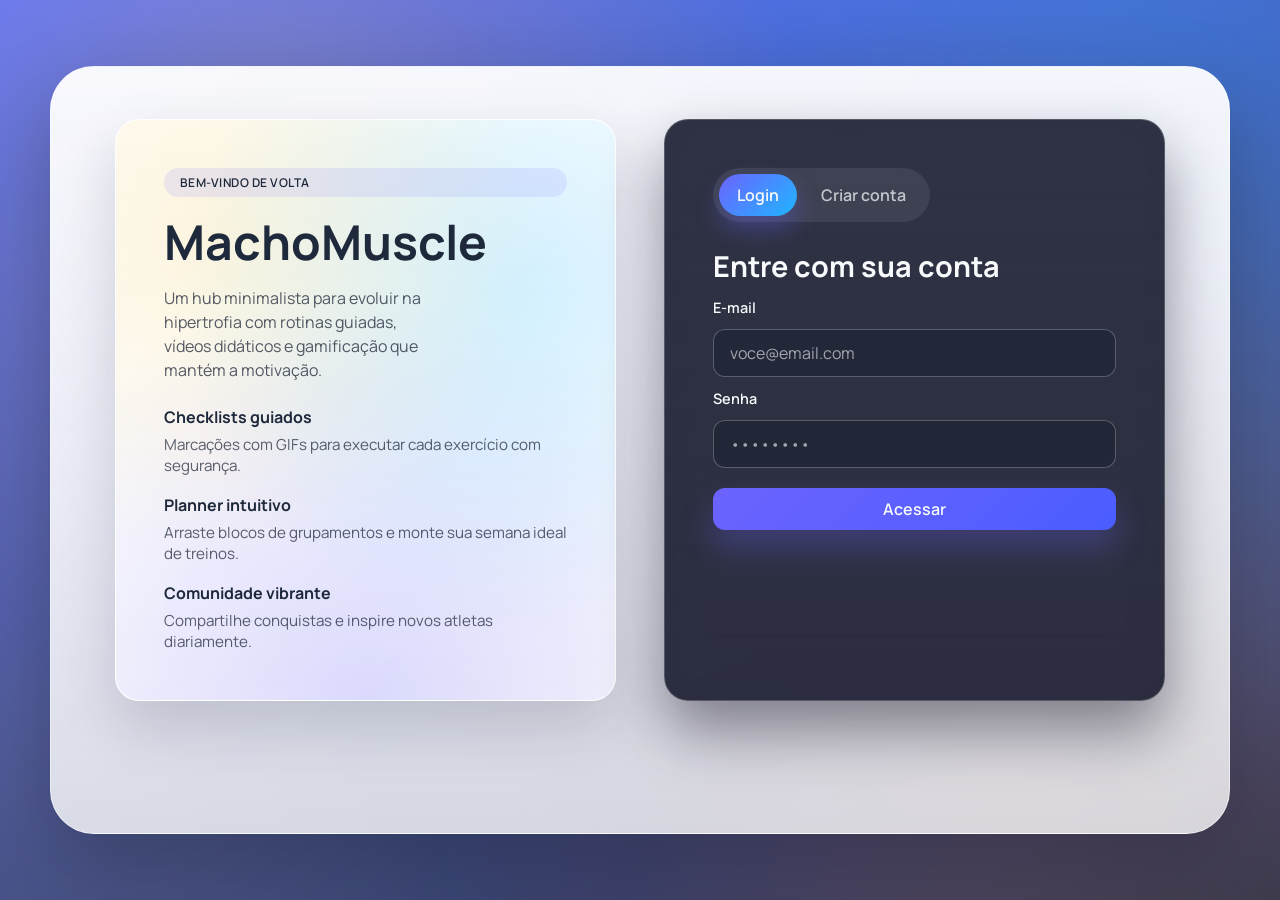
==== commit 0dbd73a6: "Add authentication flow and remove profile diary" ====
--- a/index.html
+++ b/index.html
@@ -12,7 +12,7 @@
     />
     <link rel="stylesheet" href="styles.css" />
   </head>
-  <body>
+  <body data-page="app" data-requires-auth="true">
     <div class="app" role="application">
       <header class="topbar">
         <div class="branding">
@@ -374,35 +374,6 @@
               </div>
             </div>
 
-            <section class="profile-feed">
-              <header class="profile-feed__header">
-                <div>
-                  <h3>Diário pessoal</h3>
-                  <p>Registre momentos importantes apenas para você acompanhar a evolução.</p>
-                </div>
-              </header>
-              <ul class="profile-feed__list" id="profileHighlights">
-                <li class="profile-feed__item card">
-                  <span class="profile-feed__date">Ontem · Peito e tríceps</span>
-                  <p>Supino inclinado controlando 3 segundos na descida. Finalizei com tríceps corda até a falha.</p>
-                </li>
-                <li class="profile-feed__item card">
-                  <span class="profile-feed__date">3 dias atrás · Costas e bíceps</span>
-                  <p>Remada curvada pesada e rosca alternada com tempo sob tensão. Pump insano!</p>
-                </li>
-              </ul>
-              <form class="highlight-form" id="highlightForm">
-                <label class="sr-only" for="highlightInput">Nova anotação</label>
-                <input
-                  id="highlightInput"
-                  type="text"
-                  name="highlight"
-                  maxlength="100"
-                  placeholder="Adicionar nova nota ao diário..."
-                />
-                <button class="button button--primary" type="submit">Salvar nota</button>
-              </form>
-            </section>
           </div>
         </section>
       </main>
--- a/styles.css
+++ b/styles.css
@@ -94,6 +94,180 @@
   overflow: hidden;
 }
 
+.auth {
+  padding: clamp(32px, 6vw, 64px);
+}
+
+.auth__grid {
+  display: grid;
+  grid-template-columns: repeat(2, minmax(0, 1fr));
+  gap: clamp(28px, 4vw, 48px);
+  align-items: stretch;
+}
+
+.auth-card {
+  background: linear-gradient(180deg, rgba(255, 255, 255, 0.95), rgba(255, 255, 255, 0.85));
+  border-radius: calc(var(--radius-lg) - 8px);
+  padding: clamp(24px, 4vw, 48px);
+  box-shadow: 0 26px 60px rgba(15, 23, 42, 0.16);
+  border: 1px solid rgba(255, 255, 255, 0.6);
+  display: flex;
+  flex-direction: column;
+  gap: 24px;
+}
+
+.auth-card--intro {
+  color: var(--color-text-soft);
+  position: relative;
+  overflow: hidden;
+}
+
+.auth-card--intro::after {
+  content: '';
+  position: absolute;
+  inset: 0;
+  background: radial-gradient(circle at 20% 20%, rgba(247, 201, 72, 0.18), transparent 55%),
+    radial-gradient(circle at 80% 30%, rgba(31, 182, 255, 0.2), transparent 60%),
+    radial-gradient(circle at 50% 100%, rgba(108, 99, 255, 0.22), transparent 65%);
+  pointer-events: none;
+}
+
+.auth-card__header {
+  position: relative;
+  z-index: 1;
+  display: grid;
+  gap: 12px;
+}
+
+.auth-badge {
+  display: inline-flex;
+  align-items: center;
+  gap: 8px;
+  background: rgba(108, 99, 255, 0.12);
+  color: var(--color-text-soft);
+  border-radius: 999px;
+  padding: 6px 16px;
+  font-weight: 600;
+  letter-spacing: 0.04em;
+  text-transform: uppercase;
+  font-size: 0.75rem;
+}
+
+.auth-card__header h1 {
+  font-size: clamp(2.25rem, 4vw, 3rem);
+}
+
+.auth-card__header p {
+  max-width: 28ch;
+  color: rgba(15, 23, 42, 0.7);
+}
+
+.auth-highlights {
+  position: relative;
+  z-index: 1;
+  list-style: none;
+  margin: 0;
+  padding: 0;
+  display: flex;
+  flex-direction: column;
+  gap: 18px;
+}
+
+.auth-highlights li {
+  display: grid;
+  gap: 6px;
+}
+
+.auth-highlights strong {
+  font-size: 1rem;
+}
+
+.auth-highlights span {
+  color: rgba(15, 23, 42, 0.68);
+  font-size: 0.95rem;
+}
+
+.auth-card--forms {
+  backdrop-filter: blur(22px);
+  background: linear-gradient(180deg, rgba(10, 14, 34, 0.85), rgba(22, 24, 44, 0.9));
+  color: #f8fafc;
+  border: 1px solid rgba(255, 255, 255, 0.2);
+  box-shadow: 0 30px 60px rgba(10, 11, 26, 0.45);
+}
+
+.auth-toggle {
+  display: inline-flex;
+  background: rgba(255, 255, 255, 0.08);
+  border-radius: 999px;
+  padding: 6px;
+  align-self: flex-start;
+  gap: 6px;
+}
+
+.auth-toggle__button {
+  border-radius: 999px;
+  padding: 10px 18px;
+  background: transparent;
+  color: rgba(248, 250, 252, 0.72);
+  font-weight: 600;
+  transition: background 0.3s ease, color 0.3s ease;
+}
+
+.auth-toggle__button.is-active {
+  background: linear-gradient(135deg, var(--color-purple), var(--color-blue));
+  color: var(--accent-contrast);
+  box-shadow: 0 12px 24px rgba(108, 99, 255, 0.35);
+}
+
+.auth-form {
+  display: none;
+  flex-direction: column;
+  gap: 12px;
+}
+
+.auth-form.is-active {
+  display: flex;
+}
+
+.auth-form h2 {
+  font-size: clamp(1.4rem, 3vw, 1.8rem);
+  color: #f8fafc;
+}
+
+.auth-form label {
+  font-weight: 600;
+  font-size: 0.9rem;
+}
+
+.auth-form input {
+  border-radius: var(--radius-sm);
+  border: 1px solid rgba(255, 255, 255, 0.25);
+  background: rgba(15, 23, 42, 0.35);
+  color: #f8fafc;
+  padding: 12px 16px;
+  transition: border 0.2s ease, box-shadow 0.2s ease;
+}
+
+.auth-form input::placeholder {
+  color: rgba(248, 250, 252, 0.6);
+}
+
+.auth-form input:focus {
+  outline: none;
+  border-color: var(--color-blue);
+  box-shadow: 0 0 0 3px rgba(31, 182, 255, 0.25);
+}
+
+.auth-form__actions {
+  margin-top: 8px;
+}
+
+.auth-feedback {
+  min-height: 1.25rem;
+  font-size: 0.85rem;
+  color: rgba(248, 250, 252, 0.8);
+}
+
 .app--standalone {
   min-height: 100vh;
   padding: clamp(32px, 8vw, 72px) clamp(16px, 6vw, 56px);
@@ -625,6 +799,20 @@
   height: 100%;
   object-fit: cover;
   display: block;
+}
+
+@media (max-width: 960px) {
+  .auth__grid {
+    grid-template-columns: 1fr;
+  }
+
+  .auth-card--intro {
+    order: 2;
+  }
+
+  .auth-card--forms {
+    order: 1;
+  }
 }
 
 @media (max-width: 520px) {
@@ -1195,49 +1383,6 @@
 
 .profile-stats strong {
   font-size: 1.2rem;
-}
-
-.profile-feed {
-  display: flex;
-  flex-direction: column;
-  gap: 16px;
-}
-
-.profile-feed__header p {
-  color: var(--color-text-muted);
-  font-size: 0.85rem;
-}
-
-.profile-feed__list {
-  list-style: none;
-  padding: 0;
-  margin: 0;
-  display: flex;
-  flex-direction: column;
-  gap: 12px;
-}
-
-.profile-feed__item {
-  display: flex;
-  flex-direction: column;
-  gap: 8px;
-}
-
-.profile-feed__date {
-  font-size: 0.75rem;
-  text-transform: uppercase;
-  letter-spacing: 0.05em;
-  color: var(--color-text-muted);
-}
-
-.highlight-form {
-  display: flex;
-  gap: 12px;
-  align-items: center;
-}
-
-.highlight-form input {
-  flex: 1;
 }
 
 .accent-picker {
@@ -2602,10 +2747,6 @@
     gap: 16px;
   }
 
-  .screen[data-screen="profile"] .profile-feed {
-    grid-column: 1 / -1;
-  }
-
   .admin-panel__grid {
     display: grid;
     grid-template-columns: minmax(0, 1fr) minmax(0, 1fr);
@@ -2630,6 +2771,20 @@
   .app {
     border-radius: 32px;
     padding: 24px 18px 108px;
+  }
+
+  .auth {
+    padding: 24px 16px;
+  }
+
+  .auth-card {
+    padding: 20px;
+    border-radius: 28px;
+  }
+
+  .auth-toggle {
+    width: 100%;
+    justify-content: space-between;
   }
 
   .subpages {
